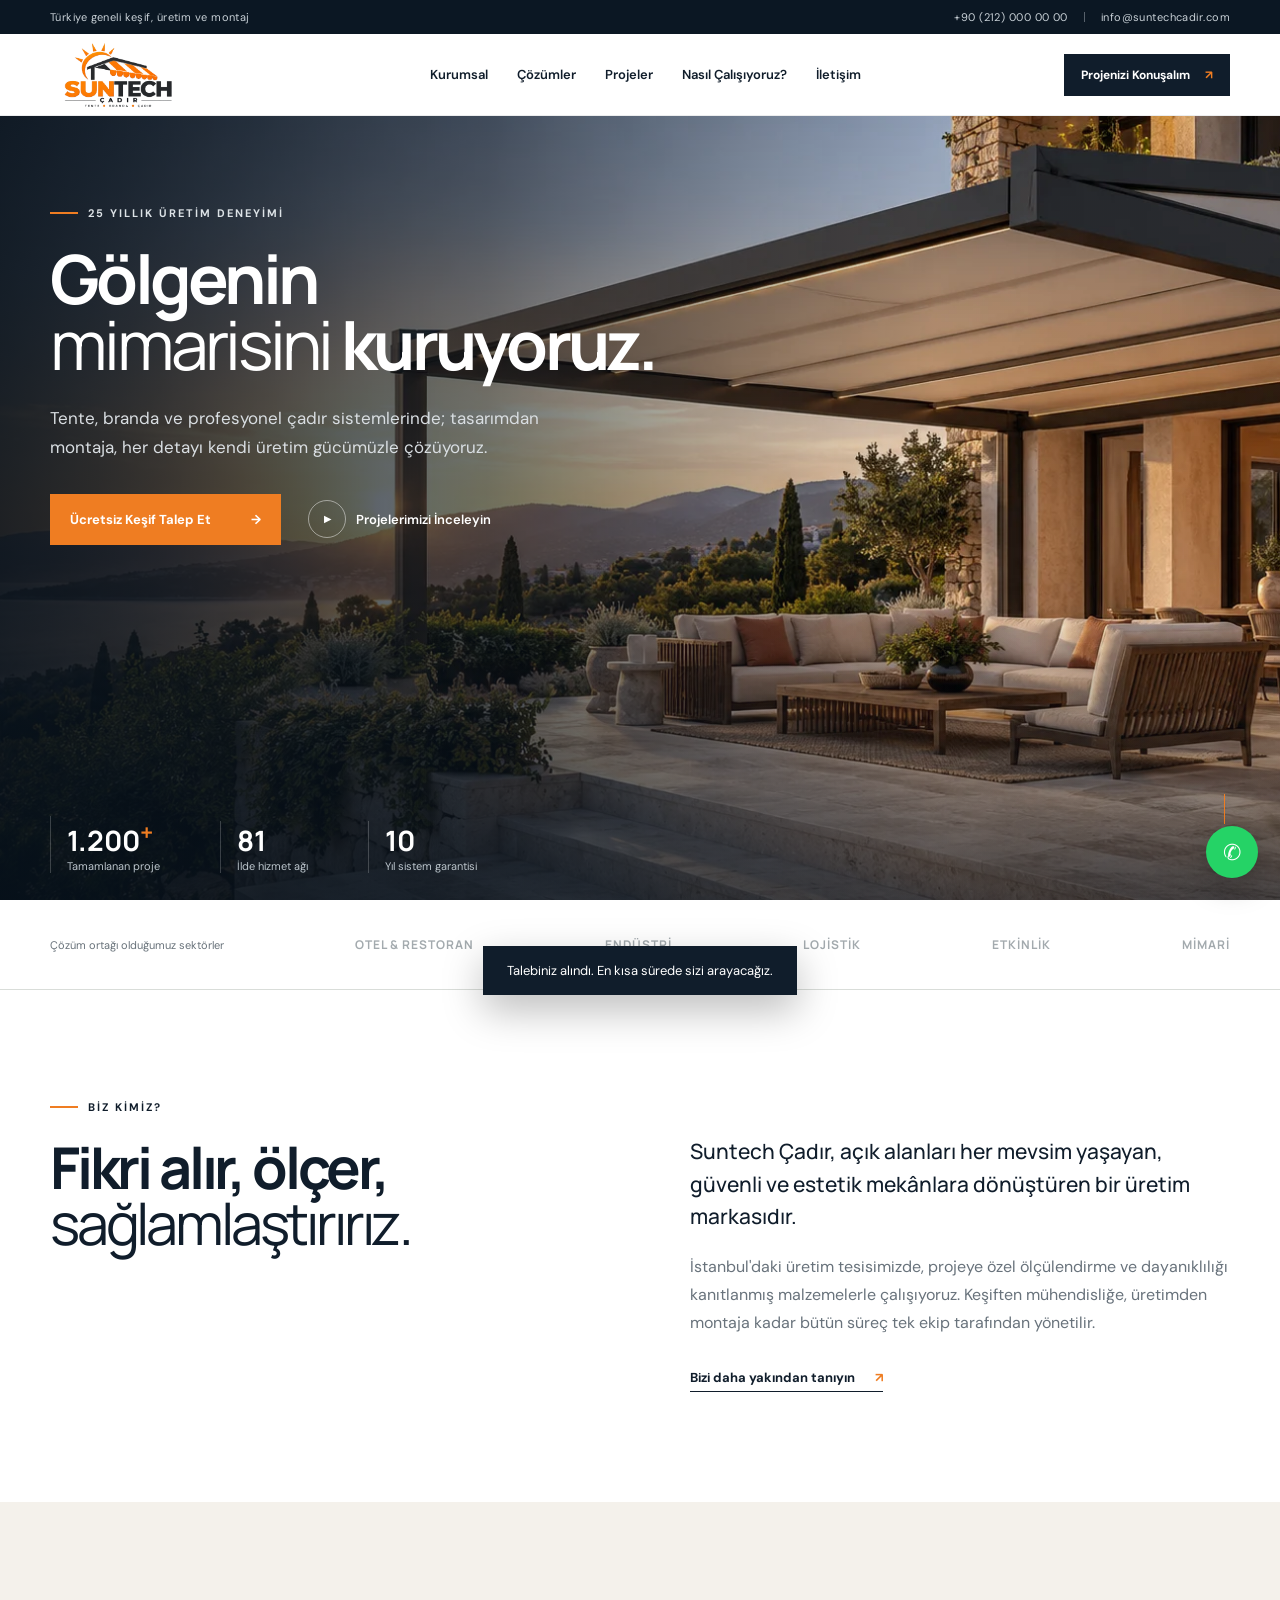
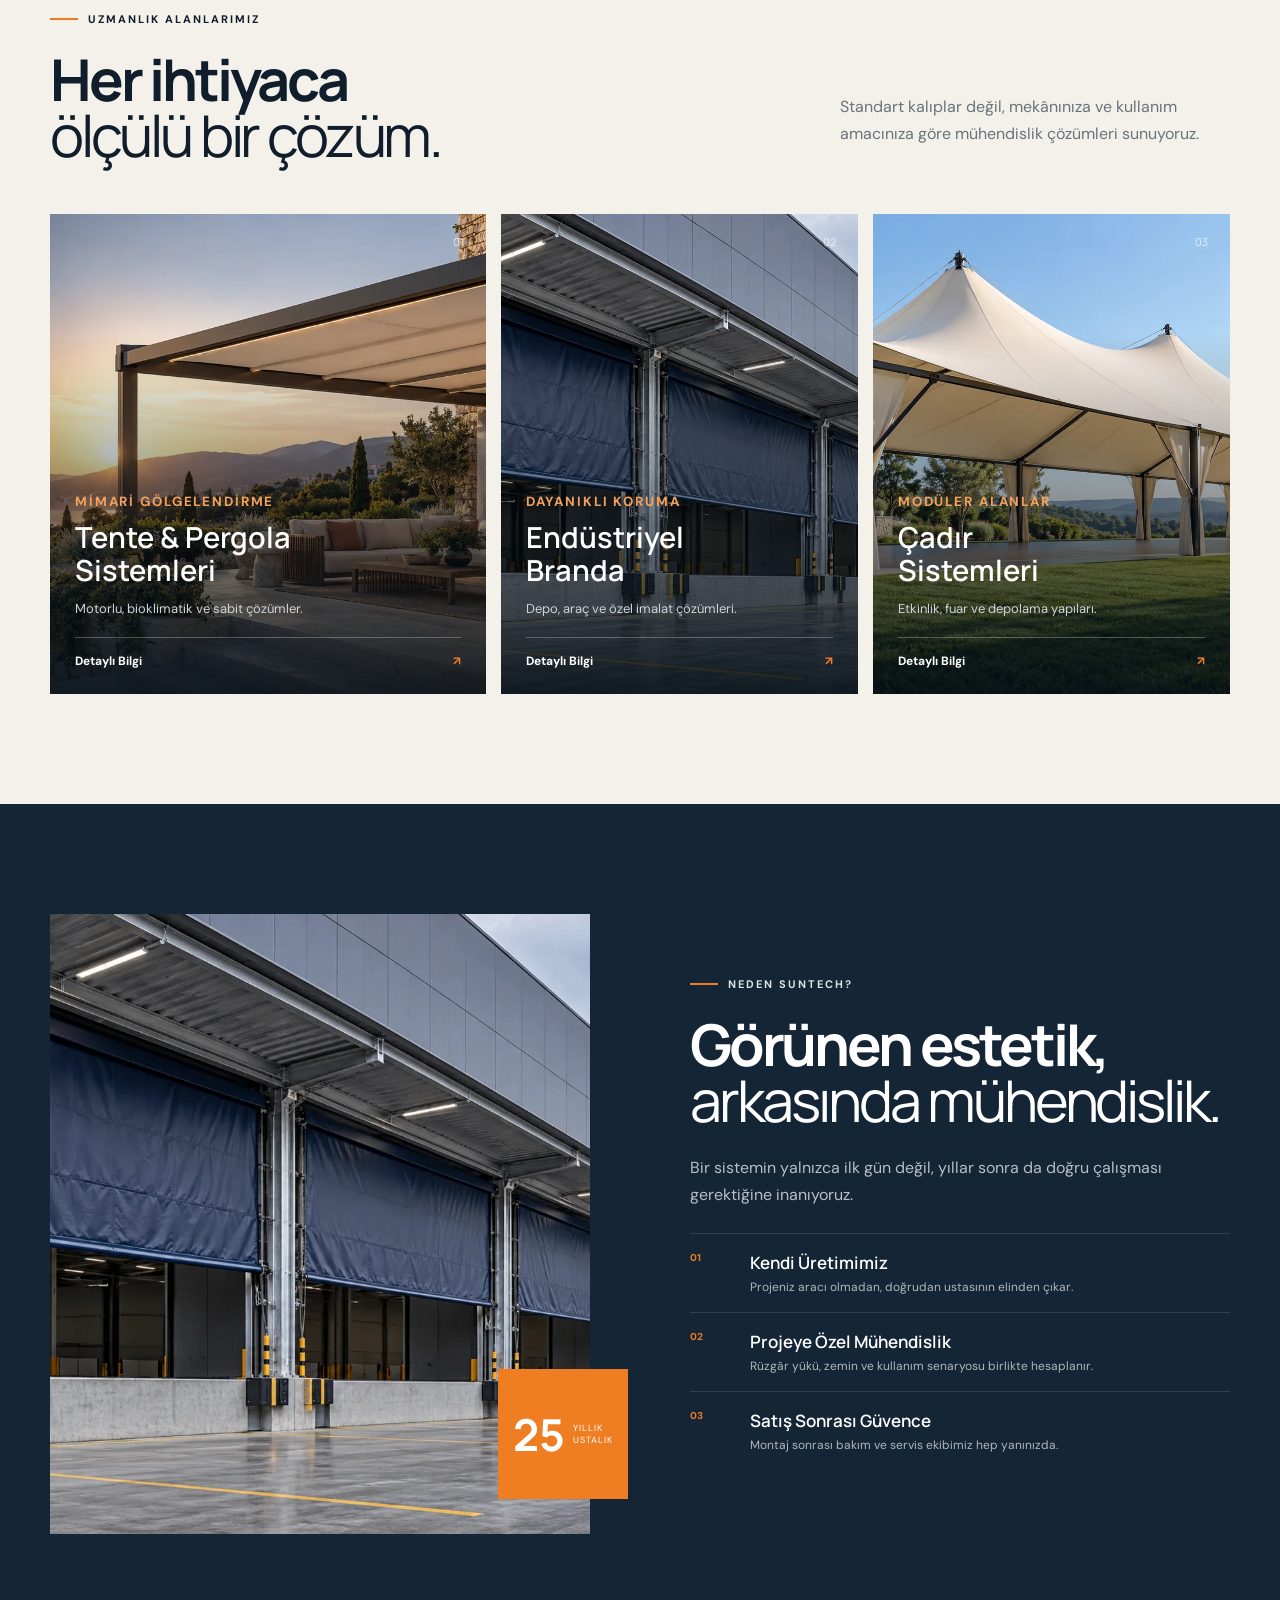
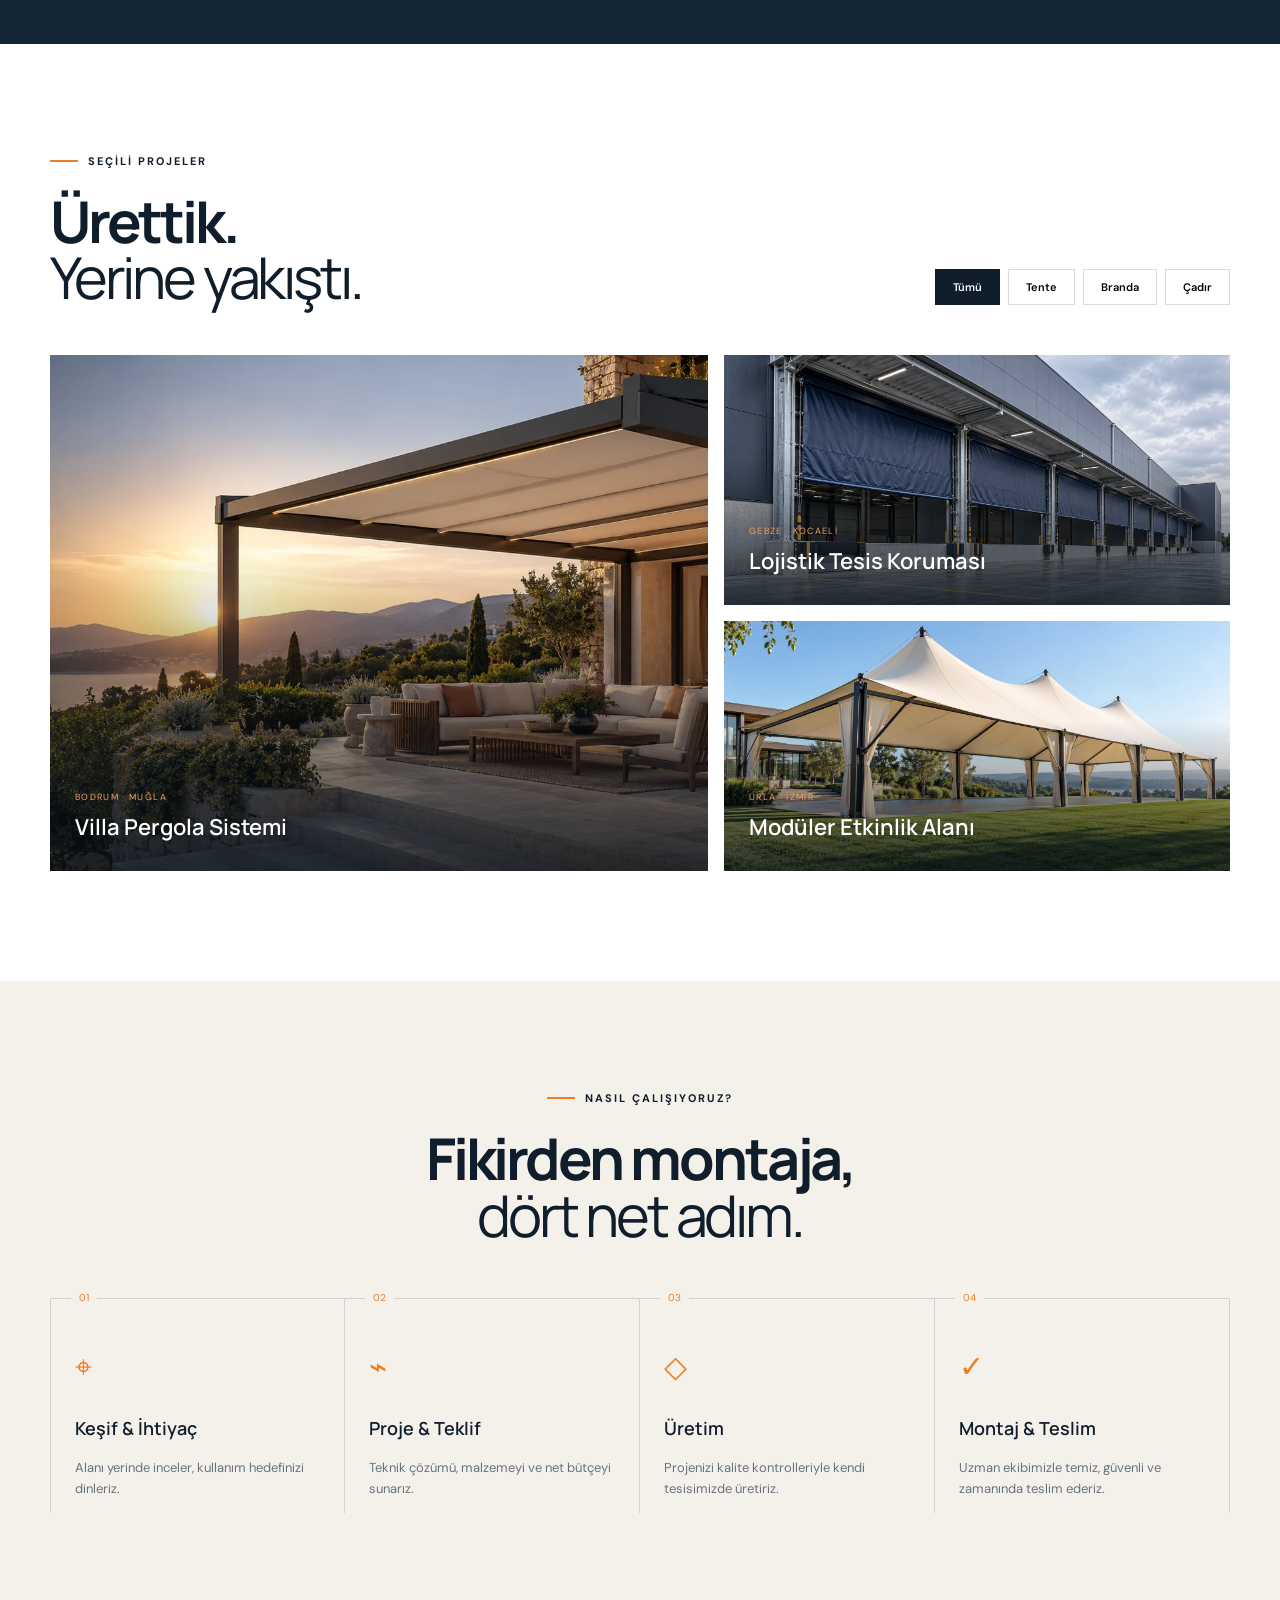
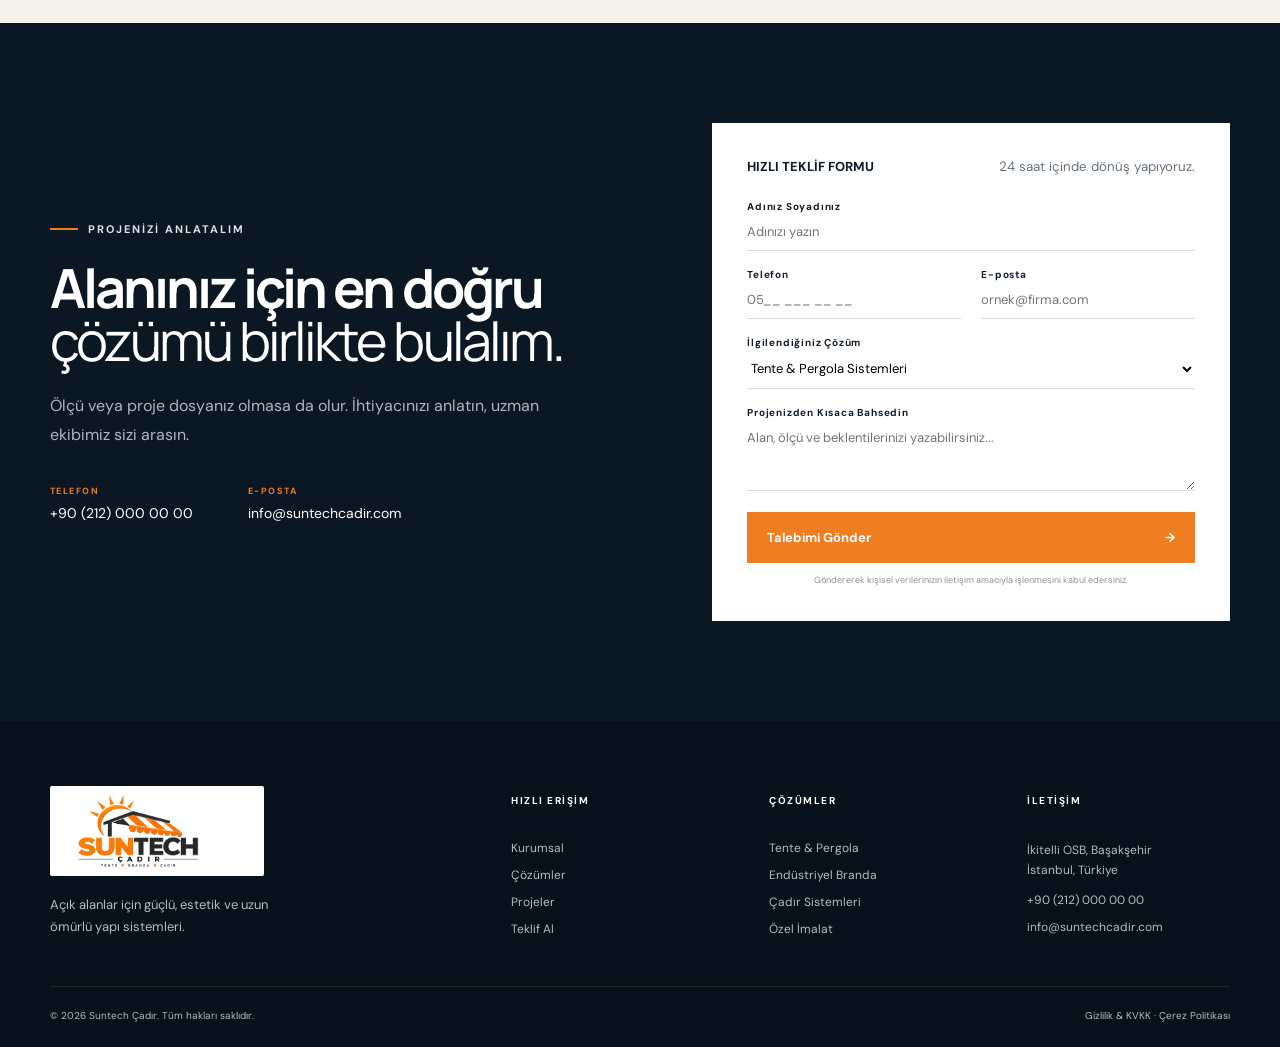
==== index.html @ b2650ecd "Suntech Çadır marka ve logo güncellemesi" ====
<!doctype html>
<html lang="tr">
<head>
  <meta charset="UTF-8">
  <meta name="viewport" content="width=device-width, initial-scale=1.0">
  <meta name="description" content="Suntech Çadır — Tente, branda ve profesyonel çadır sistemlerinde projelendirme, üretim ve montaj çözümleri.">
  <title>Suntech Çadır — Gölgenin Mimarisini Kuruyoruz</title>
  <link rel="preconnect" href="https://fonts.googleapis.com">
  <link rel="preconnect" href="https://fonts.gstatic.com" crossorigin>
  <link href="https://fonts.googleapis.com/css2?family=DM+Sans:wght@400;500;600;700&family=Manrope:wght@400;500;600;700;800&display=swap" rel="stylesheet">
  <link rel="stylesheet" href="styles.css">
</head>
<body>
  <div class="topbar">
    <div class="container topbar-inner">
      <span>Türkiye geneli keşif, üretim ve montaj</span>
      <div><a href="tel:+902120000000">+90 (212) 000 00 00</a><i></i><a href="mailto:info@suntechcadir.com">info@suntechcadir.com</a></div>
    </div>
  </div>

  <header class="header" id="header">
    <div class="container nav-wrap">
      <a class="logo" href="#" aria-label="Suntech Çadır ana sayfa">
        <img src="assets/images/suntech-logo.png" alt="Suntech Çadır — Tente, Branda, Çadır">
      </a>
      <nav id="nav" aria-label="Ana menü">
        <a href="#kurumsal">Kurumsal</a>
        <a href="#cozumler">Çözümler</a>
        <a href="#projeler">Projeler</a>
        <a href="#surec">Nasıl Çalışıyoruz?</a>
        <a href="#iletisim">İletişim</a>
      </nav>
      <a class="nav-cta" href="#teklif">Projenizi Konuşalım <span>↗</span></a>
      <button class="menu-btn" aria-label="Menüyü aç" aria-expanded="false"><span></span><span></span></button>
    </div>
  </header>

  <main>
    <section class="hero">
      <img class="hero-bg" src="assets/images/hero-pergola.webp" alt="Modern bir villada motorlu pergola tente uygulaması">
      <div class="hero-shade"></div>
      <div class="container hero-inner">
        <div class="eyebrow light"><span></span> 25 YILLIK ÜRETİM DENEYİMİ</div>
        <h1>Gölgenin<br><em>mimarisini</em> kuruyoruz.</h1>
        <p>Tente, branda ve profesyonel çadır sistemlerinde; tasarımdan montaja, her detayı kendi üretim gücümüzle çözüyoruz.</p>
        <div class="hero-actions">
          <a class="btn btn-primary" href="#teklif">Ücretsiz Keşif Talep Et <span>→</span></a>
          <a class="play-link" href="#projeler"><b>▶</b> Projelerimizi İnceleyin</a>
        </div>
      </div>
      <div class="container hero-bottom">
        <div class="hero-stat"><strong>1.200<sup>+</sup></strong><span>Tamamlanan proje</span></div>
        <div class="hero-stat"><strong>81</strong><span>İlde hizmet ağı</span></div>
        <div class="hero-stat"><strong>10</strong><span>Yıl sistem garantisi</span></div>
        <div class="scroll-cue"><span></span> KEŞFET</div>
      </div>
    </section>

    <section class="trust-strip">
      <div class="container trust-inner">
        <span>Çözüm ortağı olduğumuz sektörler</span>
        <b>OTEL & RESTORAN</b><b>ENDÜSTRİ</b><b>LOJİSTİK</b><b>ETKİNLİK</b><b>MİMARİ</b>
      </div>
    </section>

    <section class="section intro" id="kurumsal">
      <div class="container intro-grid">
        <div>
          <div class="eyebrow"><span></span> BİZ KİMİZ?</div>
          <h2>Fikri alır, ölçer,<br><em>sağlamlaştırırız.</em></h2>
        </div>
        <div class="intro-copy">
          <p class="lead">Suntech Çadır, açık alanları her mevsim yaşayan, güvenli ve estetik mekânlara dönüştüren bir üretim markasıdır.</p>
          <p>İstanbul'daki üretim tesisimizde, projeye özel ölçülendirme ve dayanıklılığı kanıtlanmış malzemelerle çalışıyoruz. Keşiften mühendisliğe, üretimden montaja kadar bütün süreç tek ekip tarafından yönetilir.</p>
          <a class="text-link" href="#surec">Bizi daha yakından tanıyın <span>↗</span></a>
        </div>
      </div>
    </section>

    <section class="section solutions" id="cozumler">
      <div class="container">
        <div class="section-head">
          <div><div class="eyebrow"><span></span> UZMANLIK ALANLARIMIZ</div><h2>Her ihtiyaca<br><em>ölçülü bir çözüm.</em></h2></div>
          <p>Standart kalıplar değil, mekânınıza ve kullanım amacınıza göre mühendislik çözümleri sunuyoruz.</p>
        </div>
        <div class="solution-grid">
          <article class="solution-card featured">
            <img src="assets/images/hero-pergola.webp" alt="Pergola tente sistemi">
            <div class="overlay"></div><span class="num">01</span>
            <div class="card-content"><small>MİMARİ GÖLGELENDİRME</small><h3>Tente & Pergola<br>Sistemleri</h3><p>Motorlu, bioklimatik ve sabit çözümler.</p><a href="#teklif">Detaylı Bilgi <b>↗</b></a></div>
          </article>
          <article class="solution-card">
            <img src="assets/images/endustriyel-branda.webp" alt="Endüstriyel branda sistemi">
            <div class="overlay"></div><span class="num">02</span>
            <div class="card-content"><small>DAYANIKLI KORUMA</small><h3>Endüstriyel<br>Branda</h3><p>Depo, araç ve özel imalat çözümleri.</p><a href="#teklif">Detaylı Bilgi <b>↗</b></a></div>
          </article>
          <article class="solution-card">
            <img src="assets/images/etkinlik-cadiri.webp" alt="Profesyonel etkinlik çadırı">
            <div class="overlay"></div><span class="num">03</span>
            <div class="card-content"><small>MODÜLER ALANLAR</small><h3>Çadır<br>Sistemleri</h3><p>Etkinlik, fuar ve depolama yapıları.</p><a href="#teklif">Detaylı Bilgi <b>↗</b></a></div>
          </article>
        </div>
      </div>
    </section>

    <section class="section difference">
      <div class="container difference-grid">
        <div class="difference-image"><img src="assets/images/endustriyel-branda.webp" alt="Suntech Çadır üretim kalitesi"><div class="badge"><strong>25</strong><span>YILLIK<br>USTALIK</span></div></div>
        <div class="difference-copy">
          <div class="eyebrow light"><span></span> NEDEN SUNTECH?</div>
          <h2>Görünen estetik,<br><em>arkasında mühendislik.</em></h2>
          <p>Bir sistemin yalnızca ilk gün değil, yıllar sonra da doğru çalışması gerektiğine inanıyoruz.</p>
          <div class="features">
            <div><b>01</b><section><h3>Kendi Üretimimiz</h3><p>Projeniz aracı olmadan, doğrudan ustasının elinden çıkar.</p></section></div>
            <div><b>02</b><section><h3>Projeye Özel Mühendislik</h3><p>Rüzgâr yükü, zemin ve kullanım senaryosu birlikte hesaplanır.</p></section></div>
            <div><b>03</b><section><h3>Satış Sonrası Güvence</h3><p>Montaj sonrası bakım ve servis ekibimiz hep yanınızda.</p></section></div>
          </div>
        </div>
      </div>
    </section>

    <section class="section projects" id="projeler">
      <div class="container">
        <div class="section-head"><div><div class="eyebrow"><span></span> SEÇİLİ PROJELER</div><h2>Ürettik.<br><em>Yerine yakıştı.</em></h2></div><div class="filters" role="group" aria-label="Proje filtreleri"><button class="active" data-filter="all">Tümü</button><button data-filter="tente">Tente</button><button data-filter="branda">Branda</button><button data-filter="cadir">Çadır</button></div></div>
        <div class="project-grid">
          <article class="project-card large" data-cat="tente"><img src="assets/images/hero-pergola.webp" alt="Bodrum villa pergola projesi"><div><span>BODRUM · MUĞLA</span><h3>Villa Pergola Sistemi</h3></div></article>
          <article class="project-card" data-cat="branda"><img src="assets/images/endustriyel-branda.webp" alt="Lojistik tesisi branda projesi"><div><span>GEBZE · KOCAELİ</span><h3>Lojistik Tesis Koruması</h3></div></article>
          <article class="project-card" data-cat="cadir"><img src="assets/images/etkinlik-cadiri.webp" alt="Etkinlik çadırı projesi"><div><span>URLA · İZMİR</span><h3>Modüler Etkinlik Alanı</h3></div></article>
        </div>
      </div>
    </section>

    <section class="section process" id="surec">
      <div class="container">
        <div class="center-head"><div class="eyebrow"><span></span> NASIL ÇALIŞIYORUZ?</div><h2>Fikirden montaja,<br><em>dört net adım.</em></h2></div>
        <div class="process-grid">
          <article><span>01</span><div class="process-icon">⌖</div><h3>Keşif & İhtiyaç</h3><p>Alanı yerinde inceler, kullanım hedefinizi dinleriz.</p></article>
          <article><span>02</span><div class="process-icon">⌁</div><h3>Proje & Teklif</h3><p>Teknik çözümü, malzemeyi ve net bütçeyi sunarız.</p></article>
          <article><span>03</span><div class="process-icon">◇</div><h3>Üretim</h3><p>Projenizi kalite kontrolleriyle kendi tesisimizde üretiriz.</p></article>
          <article><span>04</span><div class="process-icon">✓</div><h3>Montaj & Teslim</h3><p>Uzman ekibimizle temiz, güvenli ve zamanında teslim ederiz.</p></article>
        </div>
      </div>
    </section>

    <section class="quote-section" id="teklif">
      <div class="container quote-grid">
        <div class="quote-copy"><div class="eyebrow light"><span></span> PROJENİZİ ANLATALIM</div><h2>Alanınız için en doğru<br><em>çözümü birlikte bulalım.</em></h2><p>Ölçü veya proje dosyanız olmasa da olur. İhtiyacınızı anlatın, uzman ekibimiz sizi arasın.</p><div class="contact-row"><a href="tel:+902120000000"><b>TELEFON</b><span>+90 (212) 000 00 00</span></a><a href="mailto:info@suntechcadir.com"><b>E-POSTA</b><span>info@suntechcadir.com</span></a></div></div>
        <form class="quote-form" id="quoteForm">
          <div class="form-title"><span>HIZLI TEKLİF FORMU</span><small>24 saat içinde dönüş yapıyoruz.</small></div>
          <label>Adınız Soyadınız<input required name="name" placeholder="Adınızı yazın"></label>
          <div class="form-row"><label>Telefon<input required type="tel" name="phone" placeholder="05__ ___ __ __"></label><label>E-posta<input type="email" name="email" placeholder="ornek@firma.com"></label></div>
          <label>İlgilendiğiniz Çözüm<select name="service"><option>Tente & Pergola Sistemleri</option><option>Endüstriyel Branda</option><option>Çadır Sistemleri</option><option>Diğer</option></select></label>
          <label>Projenizden Kısaca Bahsedin<textarea name="message" rows="3" placeholder="Alan, ölçü ve beklentilerinizi yazabilirsiniz..."></textarea></label>
          <button class="btn btn-primary" type="submit">Talebimi Gönder <span>→</span></button>
          <p class="form-note">Göndererek kişisel verilerinizin iletişim amacıyla işlenmesini kabul edersiniz.</p>
        </form>
      </div>
    </section>
  </main>

  <footer id="iletisim">
    <div class="container footer-grid">
      <div><a class="logo footer-logo" href="#" aria-label="Suntech Çadır ana sayfa"><img src="assets/images/suntech-logo.png" alt="Suntech Çadır — Tente, Branda, Çadır"></a><p>Açık alanlar için güçlü, estetik ve uzun ömürlü yapı sistemleri.</p></div>
      <div><h4>HIZLI ERİŞİM</h4><a href="#kurumsal">Kurumsal</a><a href="#cozumler">Çözümler</a><a href="#projeler">Projeler</a><a href="#teklif">Teklif Al</a></div>
      <div><h4>ÇÖZÜMLER</h4><a href="#cozumler">Tente & Pergola</a><a href="#cozumler">Endüstriyel Branda</a><a href="#cozumler">Çadır Sistemleri</a><a href="#cozumler">Özel İmalat</a></div>
      <div><h4>İLETİŞİM</h4><p>İkitelli OSB, Başakşehir<br>İstanbul, Türkiye</p><a href="tel:+902120000000">+90 (212) 000 00 00</a><a href="mailto:info@suntechcadir.com">info@suntechcadir.com</a></div>
    </div>
    <div class="container footer-bottom"><span>© 2026 Suntech Çadır. Tüm hakları saklıdır.</span><span>Gizlilik & KVKK · Çerez Politikası</span></div>
  </footer>
  <a class="whatsapp" href="https://wa.me/902120000000" aria-label="WhatsApp ile iletişime geç">✆</a>
  <div class="toast" id="toast">Talebiniz alındı. En kısa sürede sizi arayacağız.</div>
  <script src="script.js"></script>
</body>
</html>
---- styles.css ----
:root{--ink:#101d2b;--navy:#142536;--navy2:#0b1723;--orange:#ef7d22;--cream:#f4f1eb;--muted:#69737c;--line:#d9ddd9;--white:#fff}*{box-sizing:border-box}html{scroll-behavior:smooth}body{margin:0;background:#fff;color:var(--ink);font-family:'DM Sans',sans-serif,sans-serif;-webkit-font-smoothing:antialiased}a{color:inherit;text-decoration:none}img{display:block;width:100%}.container{width:min(1180px,calc(100% - 48px));margin:auto}.topbar{height:34px;background:#0b1723;color:#c8d0d6;font-size:11px;letter-spacing:.04em}.topbar-inner{height:100%;display:flex;align-items:center;justify-content:space-between}.topbar-inner div{display:flex;gap:16px;align-items:center}.topbar i{height:10px;width:1px;background:#57616b}.header{height:82px;background:#fff;position:relative;z-index:20;border-bottom:1px solid rgba(16,29,43,.08)}.header.scrolled{position:fixed;top:0;left:0;right:0;box-shadow:0 8px 24px rgba(0,0,0,.08)}.nav-wrap{height:100%;display:flex;align-items:center;justify-content:space-between}.logo{display:flex;align-items:center;gap:9px;font:800 21px/1 'Manrope',sans-serif;letter-spacing:.07em}.logo svg{width:36px;height:36px;fill:var(--ink)}.logo svg .accent{fill:var(--orange)}.logo small{display:block;font:600 7px/1.8 'DM Sans',sans-serif;letter-spacing:.15em;color:#78828a}.header nav{display:flex;gap:29px;font-size:13px;font-weight:600}.header nav a{position:relative}.header nav a:after{content:"";position:absolute;left:0;right:100%;bottom:-8px;height:2px;background:var(--orange);transition:.25s}.header nav a:hover:after{right:0}.nav-cta{padding:13px 17px;background:var(--ink);color:white;font-size:12px;font-weight:700}.nav-cta span{color:var(--orange);margin-left:12px}.menu-btn{display:none;border:0;background:transparent;width:40px}.hero{height:calc(100vh - 116px);min-height:650px;max-height:850px;position:relative;color:white;overflow:hidden}.hero-bg{position:absolute;inset:0;height:100%;object-fit:cover}.hero-shade{position:absolute;inset:0;background:linear-gradient(90deg,rgba(7,17,27,.88) 0%,rgba(7,17,27,.58) 38%,rgba(7,17,27,.04) 73%),linear-gradient(0deg,rgba(7,17,27,.6),transparent 38%)}.hero-inner{position:relative;padding-top:10vh}.eyebrow{font-size:11px;letter-spacing:.18em;font-weight:700;display:flex;align-items:center;gap:10px;margin-bottom:25px}.eyebrow span{width:28px;height:2px;background:var(--orange)}.eyebrow.light{color:#dce2e6}.hero h1,.section h2,.quote-section h2{font:700 clamp(45px,5.3vw,76px)/.98 'Manrope',sans-serif;letter-spacing:-.055em;margin:0}.hero h1 em,.section h2 em,.quote-section h2 em{font-weight:400;font-style:normal}.hero p{font-size:17px;line-height:1.7;color:#d9dee2;max-width:560px;margin:26px 0 32px}.hero-actions{display:flex;align-items:center;gap:27px}.btn{display:inline-flex;justify-content:space-between;gap:40px;align-items:center;border:0;cursor:pointer;padding:17px 20px;font:700 13px 'DM Sans',sans-serif}.btn-primary{background:var(--orange);color:white}.btn-primary:hover{background:#d96812}.play-link{font-size:13px;font-weight:600;display:flex;align-items:center;gap:10px}.play-link b{display:grid;place-items:center;border:1px solid #ffffff77;border-radius:50%;width:38px;height:38px;font-size:9px}.hero-bottom{position:absolute;left:50%;transform:translateX(-50%);bottom:27px;display:flex;gap:60px;align-items:flex-end}.hero-stat{display:flex;flex-direction:column;border-left:1px solid #ffffff33;padding-left:16px}.hero-stat strong{font:700 28px 'Manrope',sans-serif}.hero-stat sup{color:var(--orange)}.hero-stat span{font-size:11px;color:#bcc5cc}.scroll-cue{margin-left:auto;font-size:9px;letter-spacing:.2em;writing-mode:vertical-rl;display:flex;gap:8px;align-items:center}.scroll-cue span{height:30px;width:1px;background:var(--orange)}.trust-strip{border-bottom:1px solid var(--line);height:90px}.trust-inner{height:100%;display:flex;align-items:center;justify-content:space-between;color:#a3aaae}.trust-inner span{font-size:11px;color:#68727a}.trust-inner b{font:700 12px 'Manrope',sans-serif;letter-spacing:.08em}.section{padding:110px 0}.intro-grid{display:grid;grid-template-columns:1fr 1fr;gap:100px}.section h2{font-size:clamp(40px,4.5vw,62px)}.intro-copy{padding-top:35px}.intro-copy .lead{font:500 21px/1.55 'Manrope',sans-serif;margin:0 0 20px}.intro-copy>p:not(.lead){color:var(--muted);line-height:1.75}.text-link{display:inline-block;margin-top:16px;font-size:13px;font-weight:700;border-bottom:1px solid var(--ink);padding-bottom:5px}.text-link span{color:var(--orange);margin-left:17px}.solutions{background:var(--cream)}.section-head{display:flex;justify-content:space-between;align-items:flex-end;margin-bottom:50px}.section-head>p{max-width:390px;color:var(--muted);line-height:1.7}.solution-grid{display:grid;grid-template-columns:1.22fr 1fr 1fr;gap:15px}.solution-card{height:480px;position:relative;overflow:hidden;color:white}.solution-card img{height:100%;object-fit:cover;transition:transform .6s}.solution-card:hover img{transform:scale(1.04)}.solution-card .overlay{position:absolute;inset:0;background:linear-gradient(0deg,rgba(5,15,23,.9),transparent 75%)}.solution-card .num{position:absolute;right:22px;top:20px;font:500 11px 'Manrope',sans-serif;color:#fff9}.card-content{position:absolute;left:25px;right:25px;bottom:25px}.card-content small{color:#f3a15f;font-weight:700;letter-spacing:.14em}.card-content h3{font:600 29px/1.13 'Manrope',sans-serif;margin:10px 0}.card-content p{font-size:13px;color:#ced4d8}.card-content a{display:flex;justify-content:space-between;border-top:1px solid #ffffff44;padding-top:15px;margin-top:20px;font-size:12px;font-weight:700}.card-content a b{color:var(--orange)}.difference{background:var(--navy);color:white}.difference-grid{display:grid;grid-template-columns:1fr 1fr;gap:100px;align-items:center}.difference-image{height:620px;position:relative}.difference-image img{height:100%;object-fit:cover}.badge{position:absolute;right:-38px;bottom:35px;width:130px;height:130px;background:var(--orange);display:flex;align-items:center;justify-content:center;gap:8px}.badge strong{font:700 44px 'Manrope',sans-serif}.badge span{font-size:9px;letter-spacing:.11em}.difference-copy>p{color:#b5bfc6;line-height:1.7;margin:25px 0}.features>div{display:grid;grid-template-columns:45px 1fr;gap:15px;padding:17px 0;border-top:1px solid #ffffff20}.features b{font-size:10px;color:var(--orange)}.features h3{font:600 17px 'Manrope',sans-serif;margin:0 0 5px}.features p{font-size:12px;color:#aeb7bd;margin:0}.projects{background:#fff}.filters{display:flex;gap:8px}.filters button{border:1px solid var(--line);background:white;padding:10px 17px;font:600 11px 'DM Sans',sans-serif;cursor:pointer}.filters button.active{background:var(--ink);color:white;border-color:var(--ink)}.project-grid{display:grid;grid-template-columns:1.3fr 1fr;grid-template-rows:250px 250px;gap:16px}.project-card{position:relative;overflow:hidden;color:white;transition:.3s}.project-card.hidden{opacity:.12;filter:grayscale(1);pointer-events:none}.project-card.large{grid-row:1/3}.project-card img{height:100%;object-fit:cover;transition:.5s}.project-card:hover img{transform:scale(1.03)}.project-card:after{content:"";position:absolute;inset:0;background:linear-gradient(0deg,rgba(7,16,25,.8),transparent 60%)}.project-card>div{position:absolute;z-index:1;left:25px;bottom:22px}.project-card span{font-size:9px;letter-spacing:.15em;color:#eaa16a}.project-card h3{font:600 22px 'Manrope',sans-serif;margin:7px 0}.process{background:var(--cream)}.center-head{text-align:center}.center-head .eyebrow{justify-content:center}.process-grid{margin-top:55px;display:grid;grid-template-columns:repeat(4,1fr);border-top:1px solid #cfd3d1}.process-grid article{padding:28px 24px 0;border-right:1px solid #cfd3d1;position:relative}.process-grid article:first-child{border-left:1px solid #cfd3d1}.process-grid article>span{position:absolute;top:-8px;left:20px;background:var(--cream);padding:0 8px;color:var(--orange);font-size:10px}.process-icon{font-size:30px;margin:20px 0 30px;color:var(--orange)}.process-grid h3{font:600 18px 'Manrope',sans-serif}.process-grid p{font-size:13px;line-height:1.6;color:var(--muted)}.quote-section{padding:100px 0;background:var(--navy2);color:white}.quote-grid{display:grid;grid-template-columns:1.05fr .95fr;gap:90px;align-items:center}.quote-copy h2{font-size:54px}.quote-copy>p{color:#aeb7bd;max-width:520px;line-height:1.8;margin:25px 0 35px}.contact-row{display:flex;gap:55px}.contact-row a{display:flex;flex-direction:column;gap:7px}.contact-row b{font-size:9px;letter-spacing:.16em;color:var(--orange)}.contact-row span{font-size:14px}.quote-form{background:white;color:var(--ink);padding:35px}.form-title{display:flex;justify-content:space-between;margin-bottom:25px}.form-title span{font-weight:800;font-size:13px}.form-title small{color:var(--muted)}.quote-form label{display:flex;flex-direction:column;font-size:10px;font-weight:700;letter-spacing:.08em;margin-bottom:17px}.quote-form input,.quote-form select,.quote-form textarea{border:0;border-bottom:1px solid #d8dcde;padding:10px 0;font:400 13px 'DM Sans',sans-serif;outline:none;background:white;border-radius:0}.quote-form input:focus,.quote-form select:focus,.quote-form textarea:focus{border-color:var(--orange)}.form-row{display:grid;grid-template-columns:1fr 1fr;gap:20px}.quote-form .btn{width:100%;margin-top:4px}.form-note{font-size:9px!important;color:#8b9399!important;text-align:center;margin:11px 0 0!important}footer{background:#07111b;color:#b5bdc2;padding:65px 0 25px}.footer-grid{display:grid;grid-template-columns:2fr repeat(3,1fr);gap:55px}.footer-logo{color:white;margin-bottom:18px}.footer-logo svg{fill:#fff}.footer-grid>div:first-child>p{font-size:13px;line-height:1.7;max-width:250px}.footer-grid h4{font-size:10px;letter-spacing:.15em;color:white;margin:8px 0 22px}.footer-grid>div:not(:first-child){display:flex;flex-direction:column;gap:11px;font-size:12px}.footer-grid p{margin:0;line-height:1.7}.footer-bottom{border-top:1px solid #ffffff18;margin-top:48px;padding-top:22px;display:flex;justify-content:space-between;font-size:10px}.whatsapp{position:fixed;right:22px;bottom:22px;z-index:10;width:52px;height:52px;background:#25d366;color:white;border-radius:50%;display:grid;place-items:center;font-size:22px;box-shadow:0 8px 30px #0004}.toast{position:fixed;left:50%;bottom:25px;transform:translate(-50%,120px);background:var(--ink);color:white;padding:16px 24px;z-index:100;font-size:13px;transition:.35s;box-shadow:0 15px 40px #0004}.toast.show{transform:translate(-50%,0)}
@media(max-width:900px){.header nav,.nav-cta{display:none}.menu-btn{display:block}.menu-btn span{display:block;height:2px;background:var(--ink);margin:7px}.header nav.open{display:flex;position:absolute;top:82px;left:0;right:0;background:white;flex-direction:column;padding:28px;box-shadow:0 15px 30px #0002}.hero{height:720px;min-height:0}.hero-bg{object-position:62% center}.hero-shade{background:linear-gradient(90deg,rgba(7,17,27,.9),rgba(7,17,27,.2))}.hero-bottom{gap:20px}.intro-grid,.difference-grid,.quote-grid{grid-template-columns:1fr;gap:55px}.solution-grid{grid-template-columns:1fr 1fr}.solution-card:first-child{grid-column:1/3}.difference-image{height:480px}.project-grid{grid-template-columns:1fr 1fr;grid-template-rows:420px 260px}.project-card.large{grid-column:1/3;grid-row:auto}.process-grid{grid-template-columns:1fr 1fr;row-gap:40px}.footer-grid{grid-template-columns:1.5fr 1fr 1fr}.footer-grid>div:last-child{grid-column:2/4}.trust-inner span{display:none}}
@media(max-width:620px){.container{width:min(100% - 30px,1180px)}.topbar{display:none}.header{height:70px}.header nav.open{top:70px}.hero{height:680px}.hero-inner{padding-top:85px}.hero h1{font-size:48px}.hero p{font-size:15px}.hero-actions{align-items:flex-start;flex-direction:column;gap:18px}.hero-bottom{bottom:18px;gap:18px}.hero-stat strong{font-size:21px}.hero-stat span{font-size:8px}.scroll-cue{display:none}.trust-strip{height:auto;padding:22px 0}.trust-inner{display:grid;grid-template-columns:1fr 1fr;gap:18px}.trust-inner b{font-size:9px}.section{padding:75px 0}.intro-grid{gap:35px}.intro-copy{padding:0}.section-head{display:block}.section-head>p{margin-top:25px}.solution-grid{display:block}.solution-card,.solution-card:first-child{height:420px;margin-bottom:12px}.difference-grid{gap:35px}.difference-image{height:380px}.badge{right:12px;width:105px;height:105px}.projects .section-head{margin-bottom:30px}.filters{margin-top:25px;overflow:auto}.project-grid{display:block}.project-card,.project-card.large{height:300px;margin-bottom:12px}.process-grid{grid-template-columns:1fr}.process-grid article,.process-grid article:first-child{border-left:1px solid #cfd3d1}.quote-copy h2{font-size:39px}.contact-row{flex-direction:column;gap:18px}.quote-form{padding:25px 20px}.form-row{grid-template-columns:1fr}.form-title small{display:none}.footer-grid{grid-template-columns:1fr 1fr}.footer-grid>div:first-child,.footer-grid>div:last-child{grid-column:1/3}.footer-bottom{flex-direction:column;gap:8px}.whatsapp{width:46px;height:46px}.logo{font-size:19px}}

.logo img{width:176px;height:68px;object-fit:contain;object-position:left center}
.footer-logo{display:inline-flex;background:#fff;padding:7px 12px;border-radius:2px}
.footer-logo img{width:190px;height:76px}
@media(max-width:620px){.logo img{width:145px;height:60px}.footer-logo img{width:170px;height:72px}}
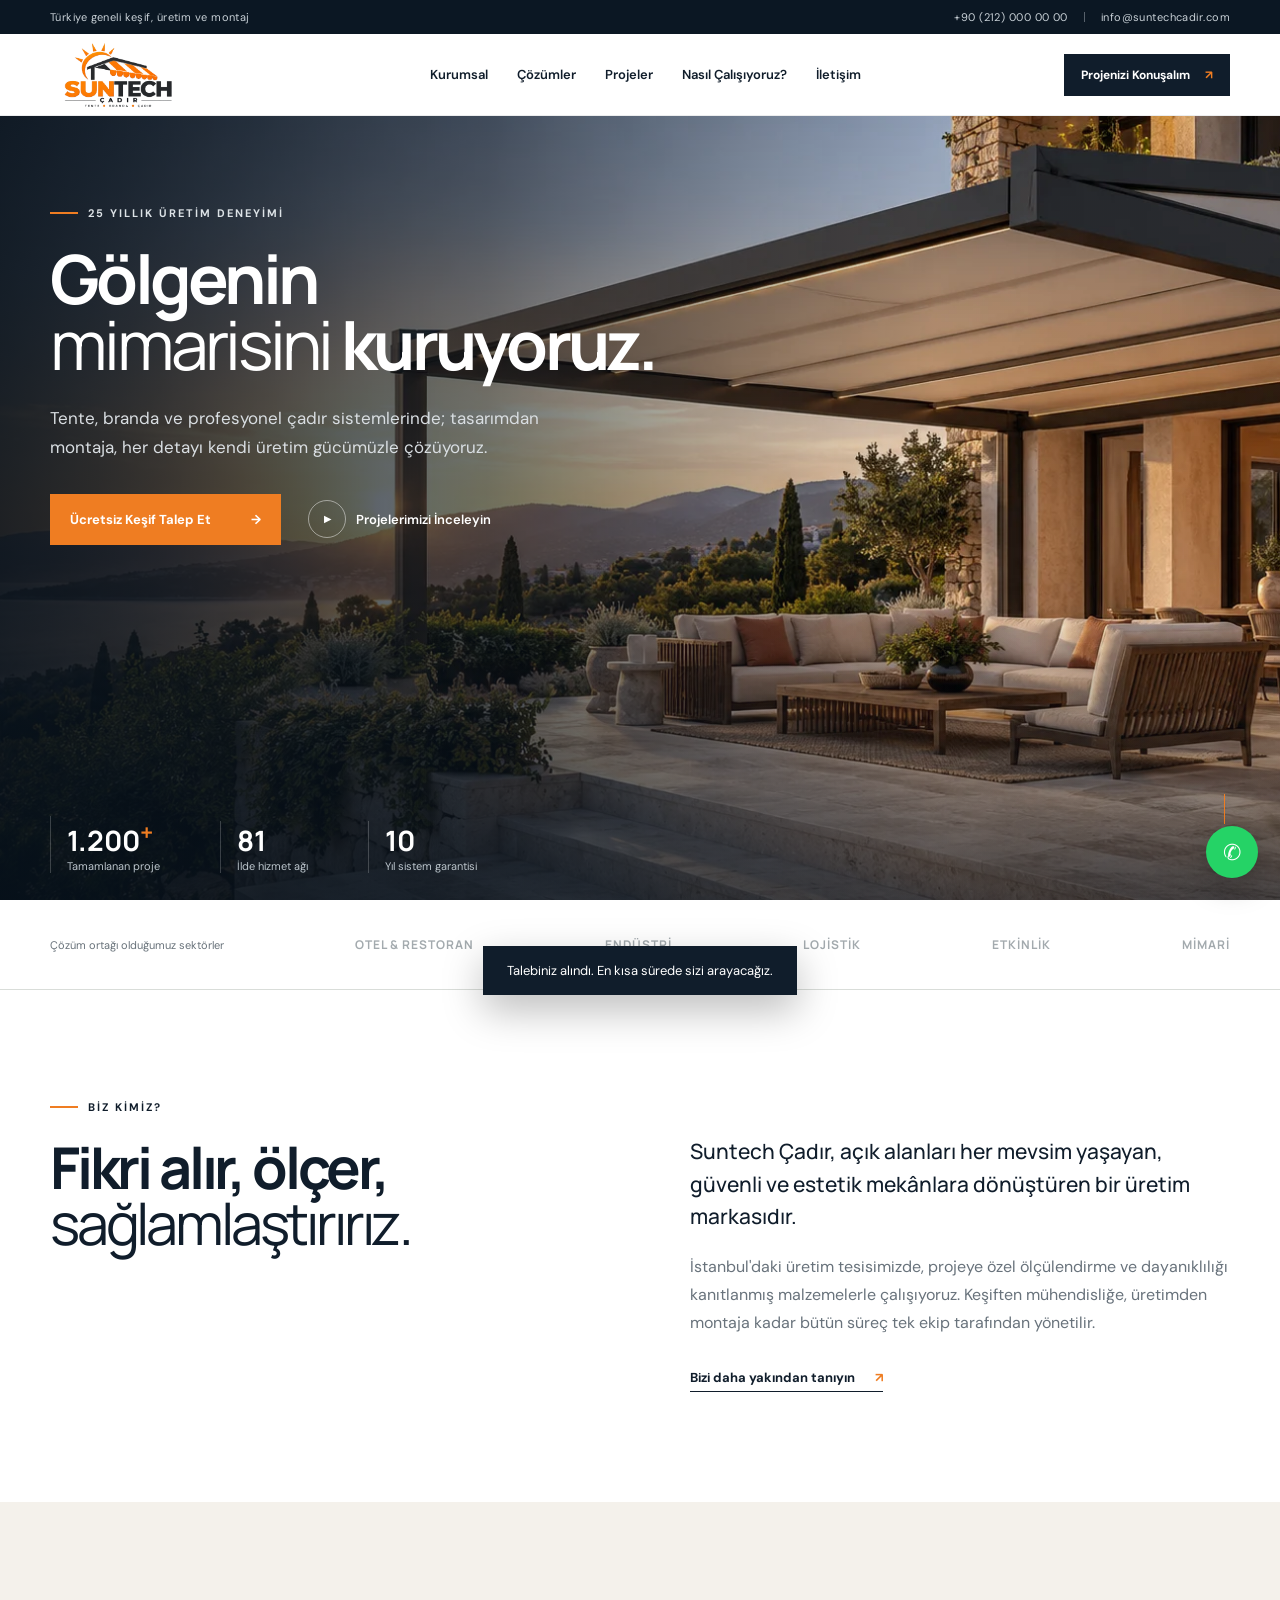
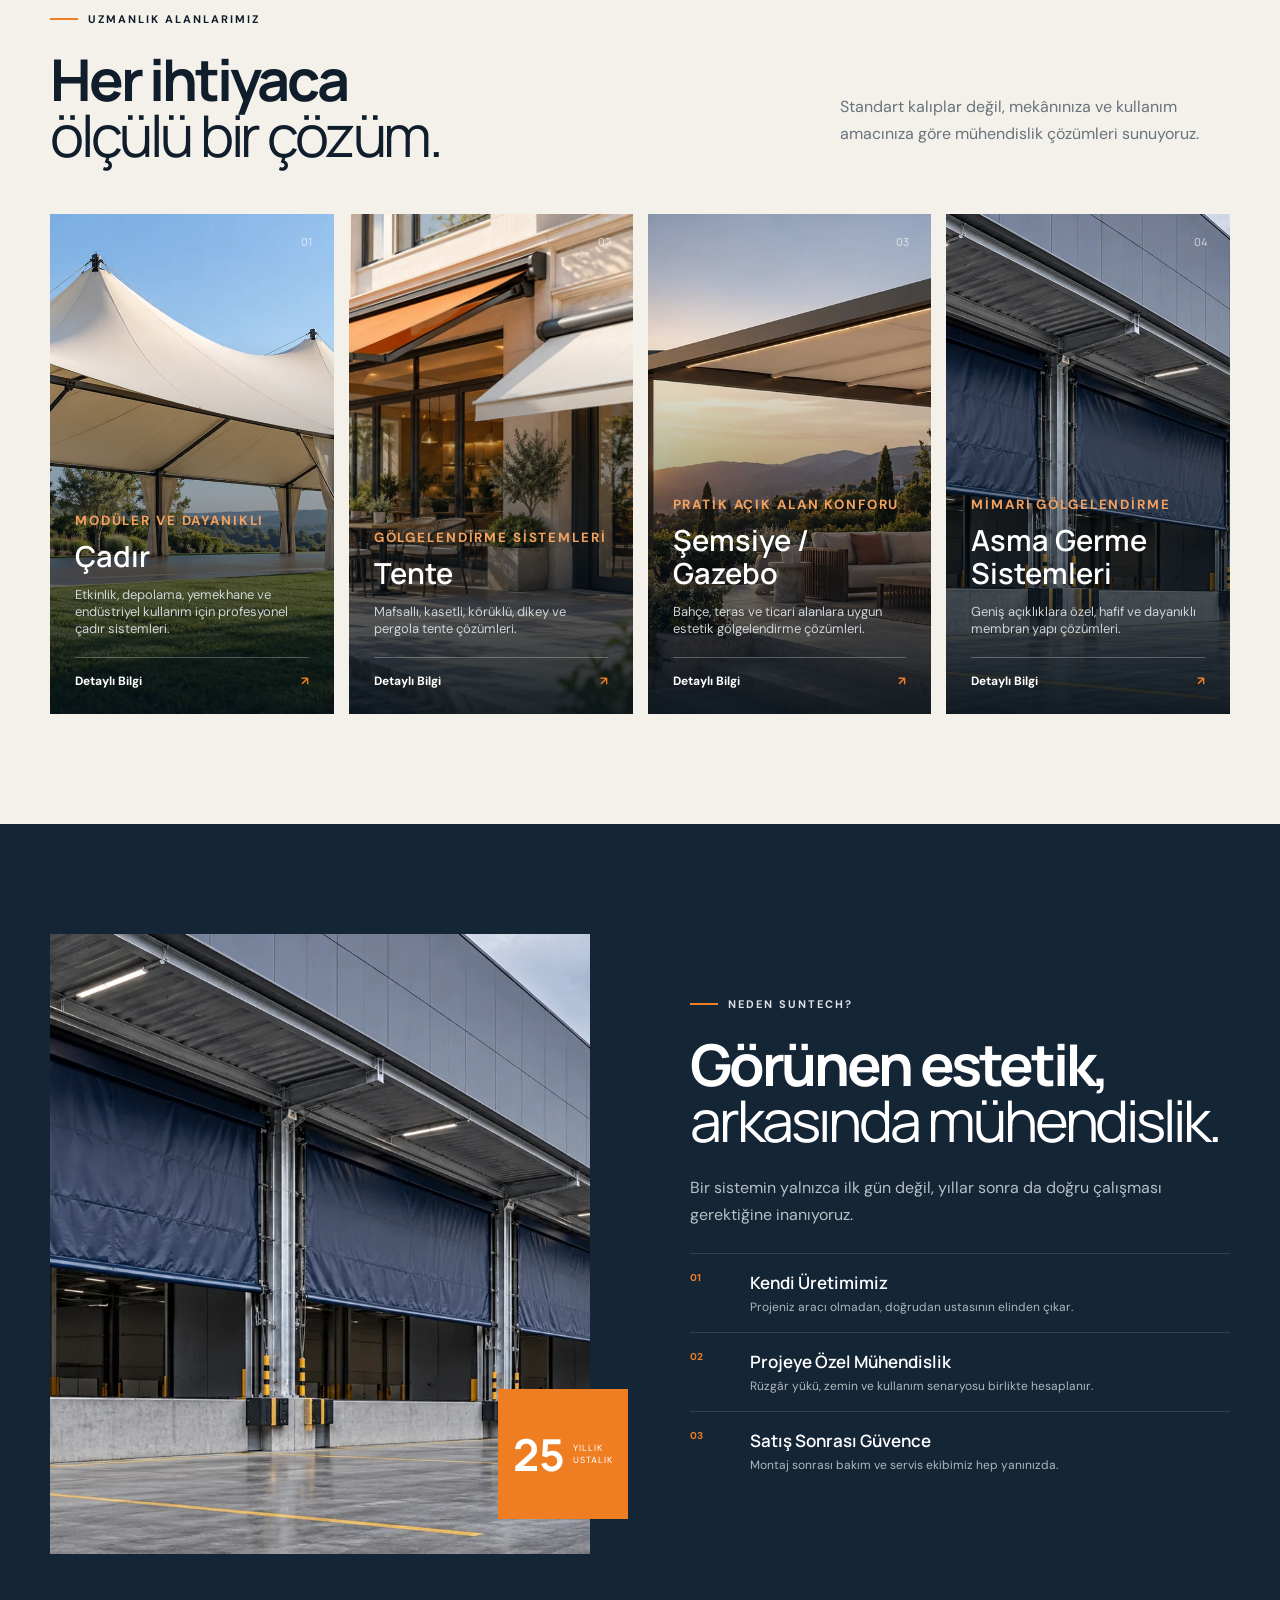
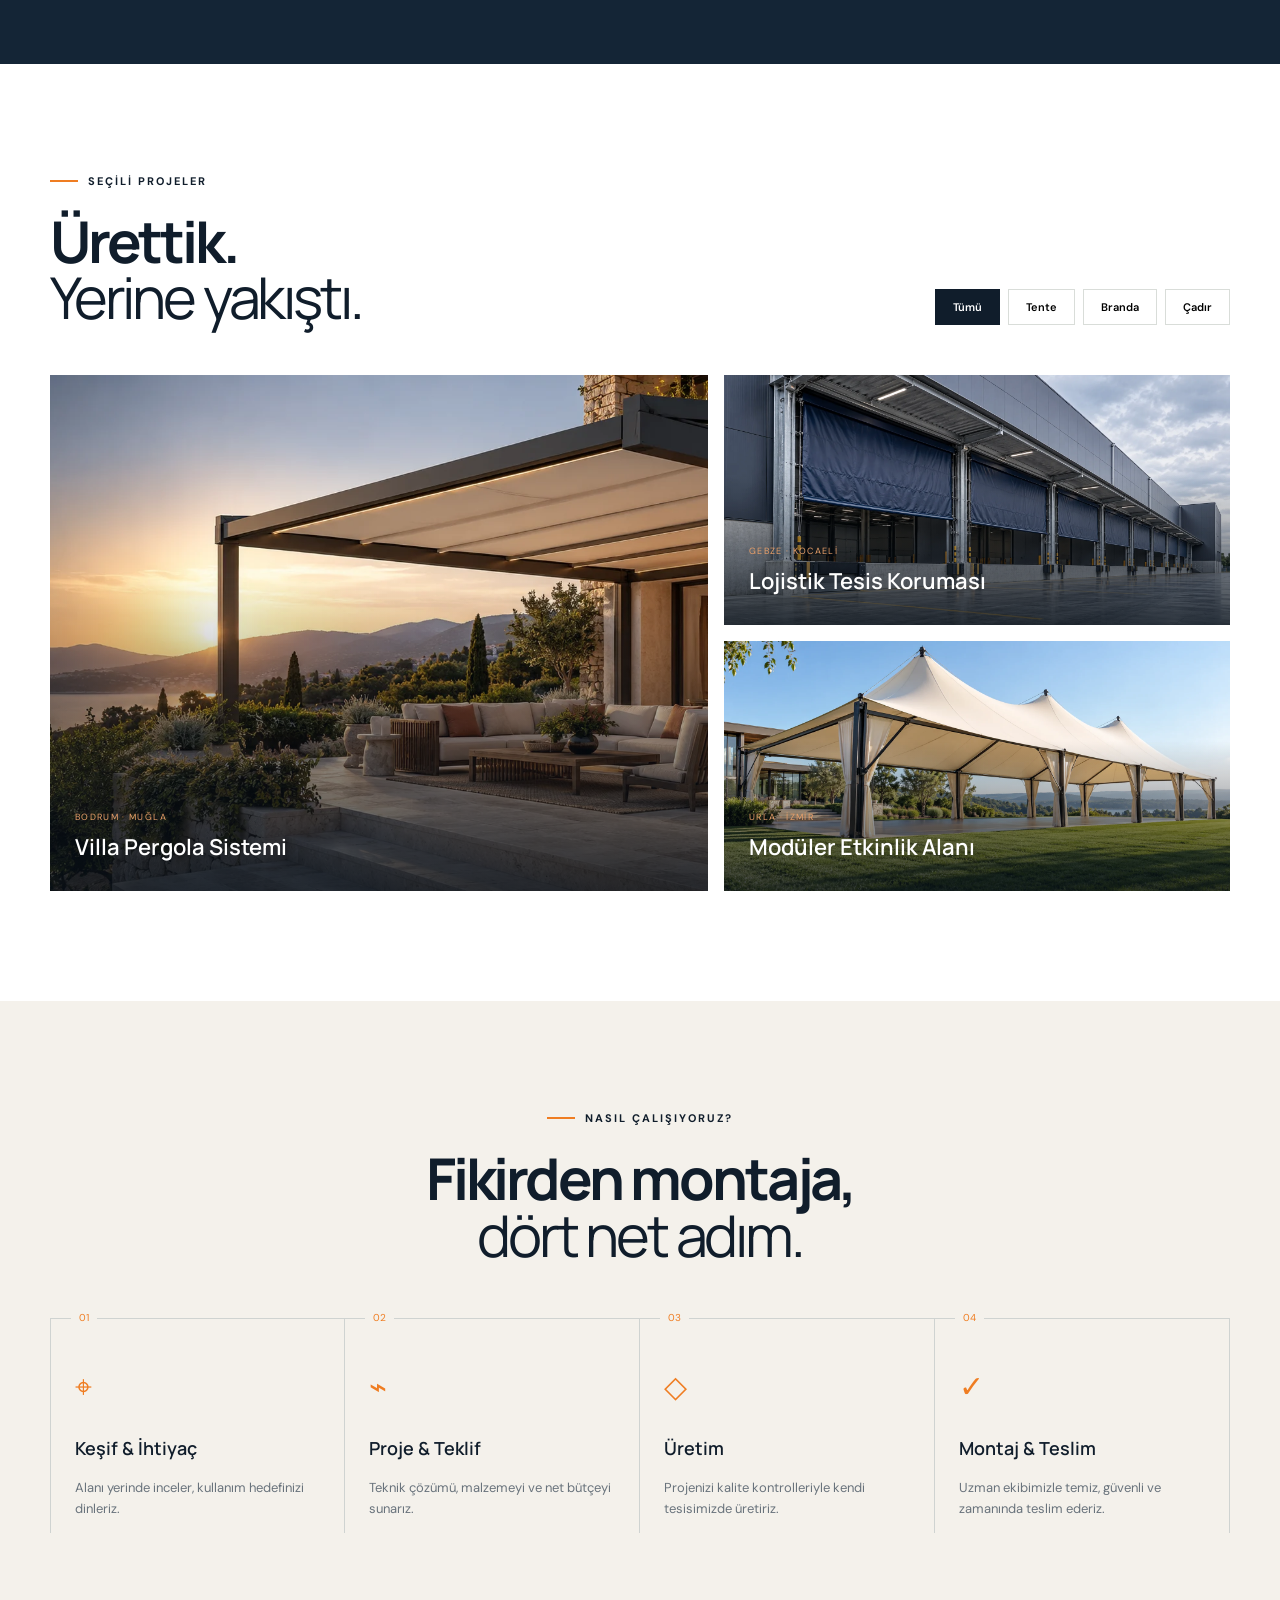
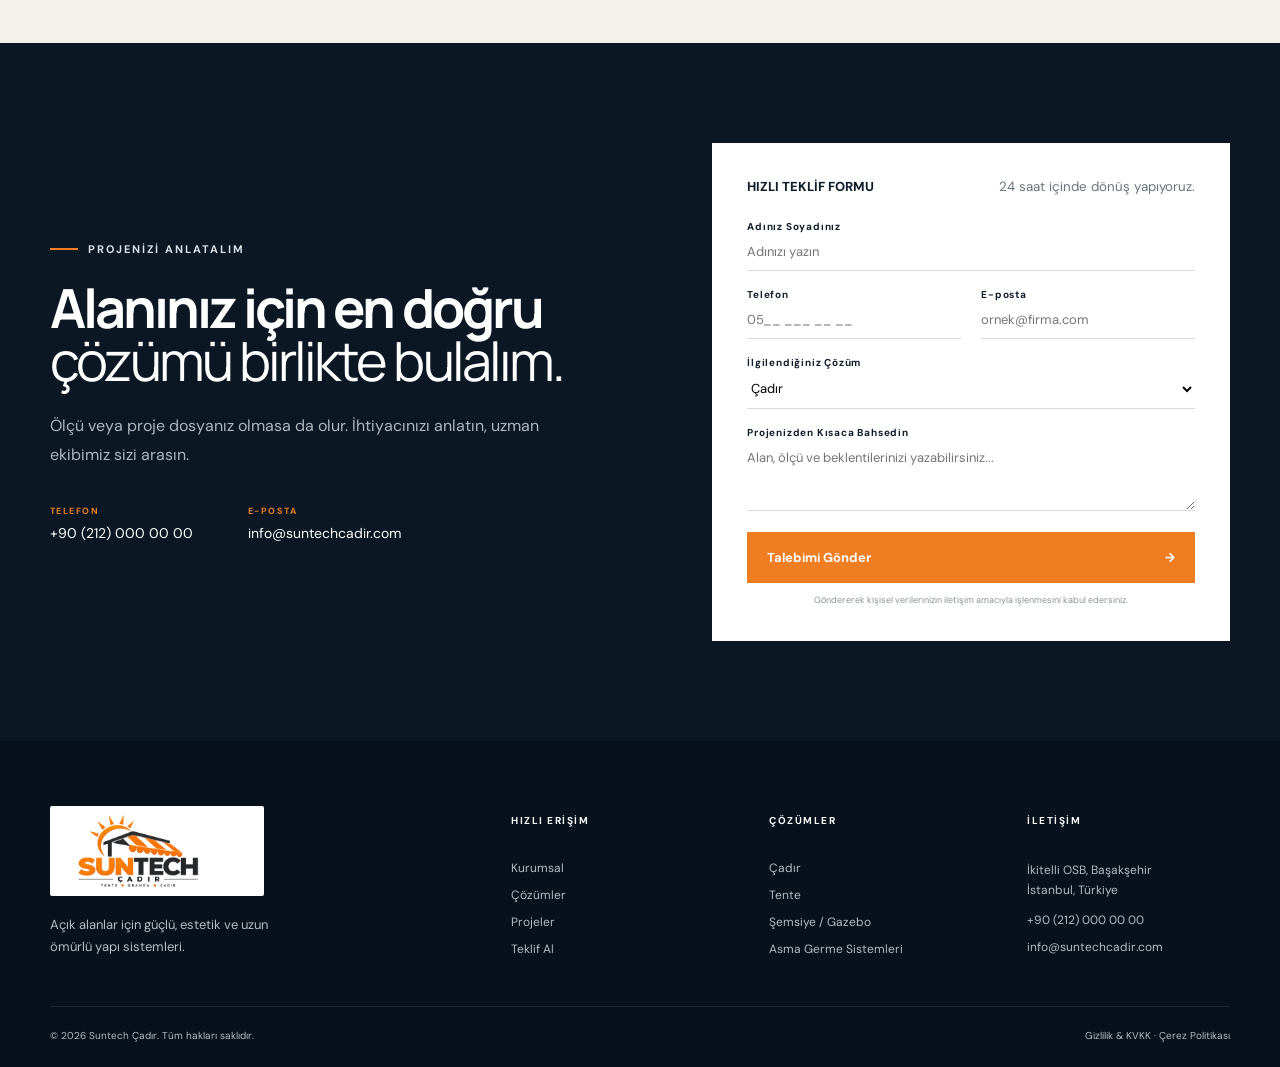
==== commit 779f7b70: "Çözüm kategorilerini güncelle" ====
--- a/index.html
+++ b/index.html
@@ -84,20 +84,25 @@
           <p>Standart kalıplar değil, mekânınıza ve kullanım amacınıza göre mühendislik çözümleri sunuyoruz.</p>
         </div>
         <div class="solution-grid">
-          <article class="solution-card featured">
-            <img src="assets/images/hero-pergola.webp" alt="Pergola tente sistemi">
+          <article class="solution-card">
+            <img src="assets/images/etkinlik-cadiri.webp" alt="Profesyonel çadır sistemi">
             <div class="overlay"></div><span class="num">01</span>
-            <div class="card-content"><small>MİMARİ GÖLGELENDİRME</small><h3>Tente & Pergola<br>Sistemleri</h3><p>Motorlu, bioklimatik ve sabit çözümler.</p><a href="#teklif">Detaylı Bilgi <b>↗</b></a></div>
+            <div class="card-content"><small>MODÜLER VE DAYANIKLI</small><h3>Çadır</h3><p>Etkinlik, depolama, yemekhane ve endüstriyel kullanım için profesyonel çadır sistemleri.</p><a href="#teklif">Detaylı Bilgi <b>↗</b></a></div>
           </article>
           <article class="solution-card">
-            <img src="assets/images/endustriyel-branda.webp" alt="Endüstriyel branda sistemi">
+            <img src="assets/images/tente-cesitleri.webp" alt="Tente sistemi">
             <div class="overlay"></div><span class="num">02</span>
-            <div class="card-content"><small>DAYANIKLI KORUMA</small><h3>Endüstriyel<br>Branda</h3><p>Depo, araç ve özel imalat çözümleri.</p><a href="#teklif">Detaylı Bilgi <b>↗</b></a></div>
+            <div class="card-content"><small>GÖLGELENDİRME SİSTEMLERİ</small><h3>Tente</h3><p>Mafsallı, kasetli, körüklü, dikey ve pergola tente çözümleri.</p><a href="#teklif">Detaylı Bilgi <b>↗</b></a></div>
           </article>
           <article class="solution-card">
-            <img src="assets/images/etkinlik-cadiri.webp" alt="Profesyonel etkinlik çadırı">
+            <img src="assets/images/hero-pergola.webp" alt="Şemsiye ve gazebo gölgelendirme sistemi">
             <div class="overlay"></div><span class="num">03</span>
-            <div class="card-content"><small>MODÜLER ALANLAR</small><h3>Çadır<br>Sistemleri</h3><p>Etkinlik, fuar ve depolama yapıları.</p><a href="#teklif">Detaylı Bilgi <b>↗</b></a></div>
+            <div class="card-content"><small>PRATİK AÇIK ALAN KONFORU</small><h3>Şemsiye /<br>Gazebo</h3><p>Bahçe, teras ve ticari alanlara uygun estetik gölgelendirme çözümleri.</p><a href="#teklif">Detaylı Bilgi <b>↗</b></a></div>
+          </article>
+          <article class="solution-card">
+            <img src="assets/images/endustriyel-branda.webp" alt="Asma germe sistemi">
+            <div class="overlay"></div><span class="num">04</span>
+            <div class="card-content"><small>MİMARİ GÖLGELENDİRME</small><h3>Asma Germe<br>Sistemleri</h3><p>Geniş açıklıklara özel, hafif ve dayanıklı membran yapı çözümleri.</p><a href="#teklif">Detaylı Bilgi <b>↗</b></a></div>
           </article>
         </div>
       </div>
@@ -149,7 +154,7 @@
           <div class="form-title"><span>HIZLI TEKLİF FORMU</span><small>24 saat içinde dönüş yapıyoruz.</small></div>
           <label>Adınız Soyadınız<input required name="name" placeholder="Adınızı yazın"></label>
           <div class="form-row"><label>Telefon<input required type="tel" name="phone" placeholder="05__ ___ __ __"></label><label>E-posta<input type="email" name="email" placeholder="ornek@firma.com"></label></div>
-          <label>İlgilendiğiniz Çözüm<select name="service"><option>Tente & Pergola Sistemleri</option><option>Endüstriyel Branda</option><option>Çadır Sistemleri</option><option>Diğer</option></select></label>
+          <label>İlgilendiğiniz Çözüm<select name="service"><option>Çadır</option><option>Tente</option><option>Şemsiye / Gazebo</option><option>Asma Germe Sistemleri</option><option>Diğer</option></select></label>
           <label>Projenizden Kısaca Bahsedin<textarea name="message" rows="3" placeholder="Alan, ölçü ve beklentilerinizi yazabilirsiniz..."></textarea></label>
           <button class="btn btn-primary" type="submit">Talebimi Gönder <span>→</span></button>
           <p class="form-note">Göndererek kişisel verilerinizin iletişim amacıyla işlenmesini kabul edersiniz.</p>
@@ -162,7 +167,7 @@
     <div class="container footer-grid">
       <div><a class="logo footer-logo" href="#" aria-label="Suntech Çadır ana sayfa"><img src="assets/images/suntech-logo.png" alt="Suntech Çadır — Tente, Branda, Çadır"></a><p>Açık alanlar için güçlü, estetik ve uzun ömürlü yapı sistemleri.</p></div>
       <div><h4>HIZLI ERİŞİM</h4><a href="#kurumsal">Kurumsal</a><a href="#cozumler">Çözümler</a><a href="#projeler">Projeler</a><a href="#teklif">Teklif Al</a></div>
-      <div><h4>ÇÖZÜMLER</h4><a href="#cozumler">Tente & Pergola</a><a href="#cozumler">Endüstriyel Branda</a><a href="#cozumler">Çadır Sistemleri</a><a href="#cozumler">Özel İmalat</a></div>
+      <div><h4>ÇÖZÜMLER</h4><a href="#cozumler">Çadır</a><a href="#cozumler">Tente</a><a href="#cozumler">Şemsiye / Gazebo</a><a href="#cozumler">Asma Germe Sistemleri</a></div>
       <div><h4>İLETİŞİM</h4><p>İkitelli OSB, Başakşehir<br>İstanbul, Türkiye</p><a href="tel:+902120000000">+90 (212) 000 00 00</a><a href="mailto:info@suntechcadir.com">info@suntechcadir.com</a></div>
     </div>
     <div class="container footer-bottom"><span>© 2026 Suntech Çadır. Tüm hakları saklıdır.</span><span>Gizlilik & KVKK · Çerez Politikası</span></div>
--- a/styles.css
+++ b/styles.css
@@ -2,7 +2,10 @@
 @media(max-width:900px){.header nav,.nav-cta{display:none}.menu-btn{display:block}.menu-btn span{display:block;height:2px;background:var(--ink);margin:7px}.header nav.open{display:flex;position:absolute;top:82px;left:0;right:0;background:white;flex-direction:column;padding:28px;box-shadow:0 15px 30px #0002}.hero{height:720px;min-height:0}.hero-bg{object-position:62% center}.hero-shade{background:linear-gradient(90deg,rgba(7,17,27,.9),rgba(7,17,27,.2))}.hero-bottom{gap:20px}.intro-grid,.difference-grid,.quote-grid{grid-template-columns:1fr;gap:55px}.solution-grid{grid-template-columns:1fr 1fr}.solution-card:first-child{grid-column:1/3}.difference-image{height:480px}.project-grid{grid-template-columns:1fr 1fr;grid-template-rows:420px 260px}.project-card.large{grid-column:1/3;grid-row:auto}.process-grid{grid-template-columns:1fr 1fr;row-gap:40px}.footer-grid{grid-template-columns:1.5fr 1fr 1fr}.footer-grid>div:last-child{grid-column:2/4}.trust-inner span{display:none}}
 @media(max-width:620px){.container{width:min(100% - 30px,1180px)}.topbar{display:none}.header{height:70px}.header nav.open{top:70px}.hero{height:680px}.hero-inner{padding-top:85px}.hero h1{font-size:48px}.hero p{font-size:15px}.hero-actions{align-items:flex-start;flex-direction:column;gap:18px}.hero-bottom{bottom:18px;gap:18px}.hero-stat strong{font-size:21px}.hero-stat span{font-size:8px}.scroll-cue{display:none}.trust-strip{height:auto;padding:22px 0}.trust-inner{display:grid;grid-template-columns:1fr 1fr;gap:18px}.trust-inner b{font-size:9px}.section{padding:75px 0}.intro-grid{gap:35px}.intro-copy{padding:0}.section-head{display:block}.section-head>p{margin-top:25px}.solution-grid{display:block}.solution-card,.solution-card:first-child{height:420px;margin-bottom:12px}.difference-grid{gap:35px}.difference-image{height:380px}.badge{right:12px;width:105px;height:105px}.projects .section-head{margin-bottom:30px}.filters{margin-top:25px;overflow:auto}.project-grid{display:block}.project-card,.project-card.large{height:300px;margin-bottom:12px}.process-grid{grid-template-columns:1fr}.process-grid article,.process-grid article:first-child{border-left:1px solid #cfd3d1}.quote-copy h2{font-size:39px}.contact-row{flex-direction:column;gap:18px}.quote-form{padding:25px 20px}.form-row{grid-template-columns:1fr}.form-title small{display:none}.footer-grid{grid-template-columns:1fr 1fr}.footer-grid>div:first-child,.footer-grid>div:last-child{grid-column:1/3}.footer-bottom{flex-direction:column;gap:8px}.whatsapp{width:46px;height:46px}.logo{font-size:19px}}
 
+.solutions .solution-grid{grid-template-columns:repeat(4,1fr)}
+.solutions .solution-card{height:500px}
 .logo img{width:176px;height:68px;object-fit:contain;object-position:left center}
 .footer-logo{display:inline-flex;background:#fff;padding:7px 12px;border-radius:2px}
 .footer-logo img{width:190px;height:76px}
-@media(max-width:620px){.logo img{width:145px;height:60px}.footer-logo img{width:170px;height:72px}}
+@media(max-width:900px){.solutions .solution-grid{grid-template-columns:1fr 1fr}.solutions .solution-card:first-child{grid-column:auto}}
+@media(max-width:620px){.solutions .solution-grid{display:block}.solutions .solution-card{height:420px}.logo img{width:145px;height:60px}.footer-logo img{width:170px;height:72px}}
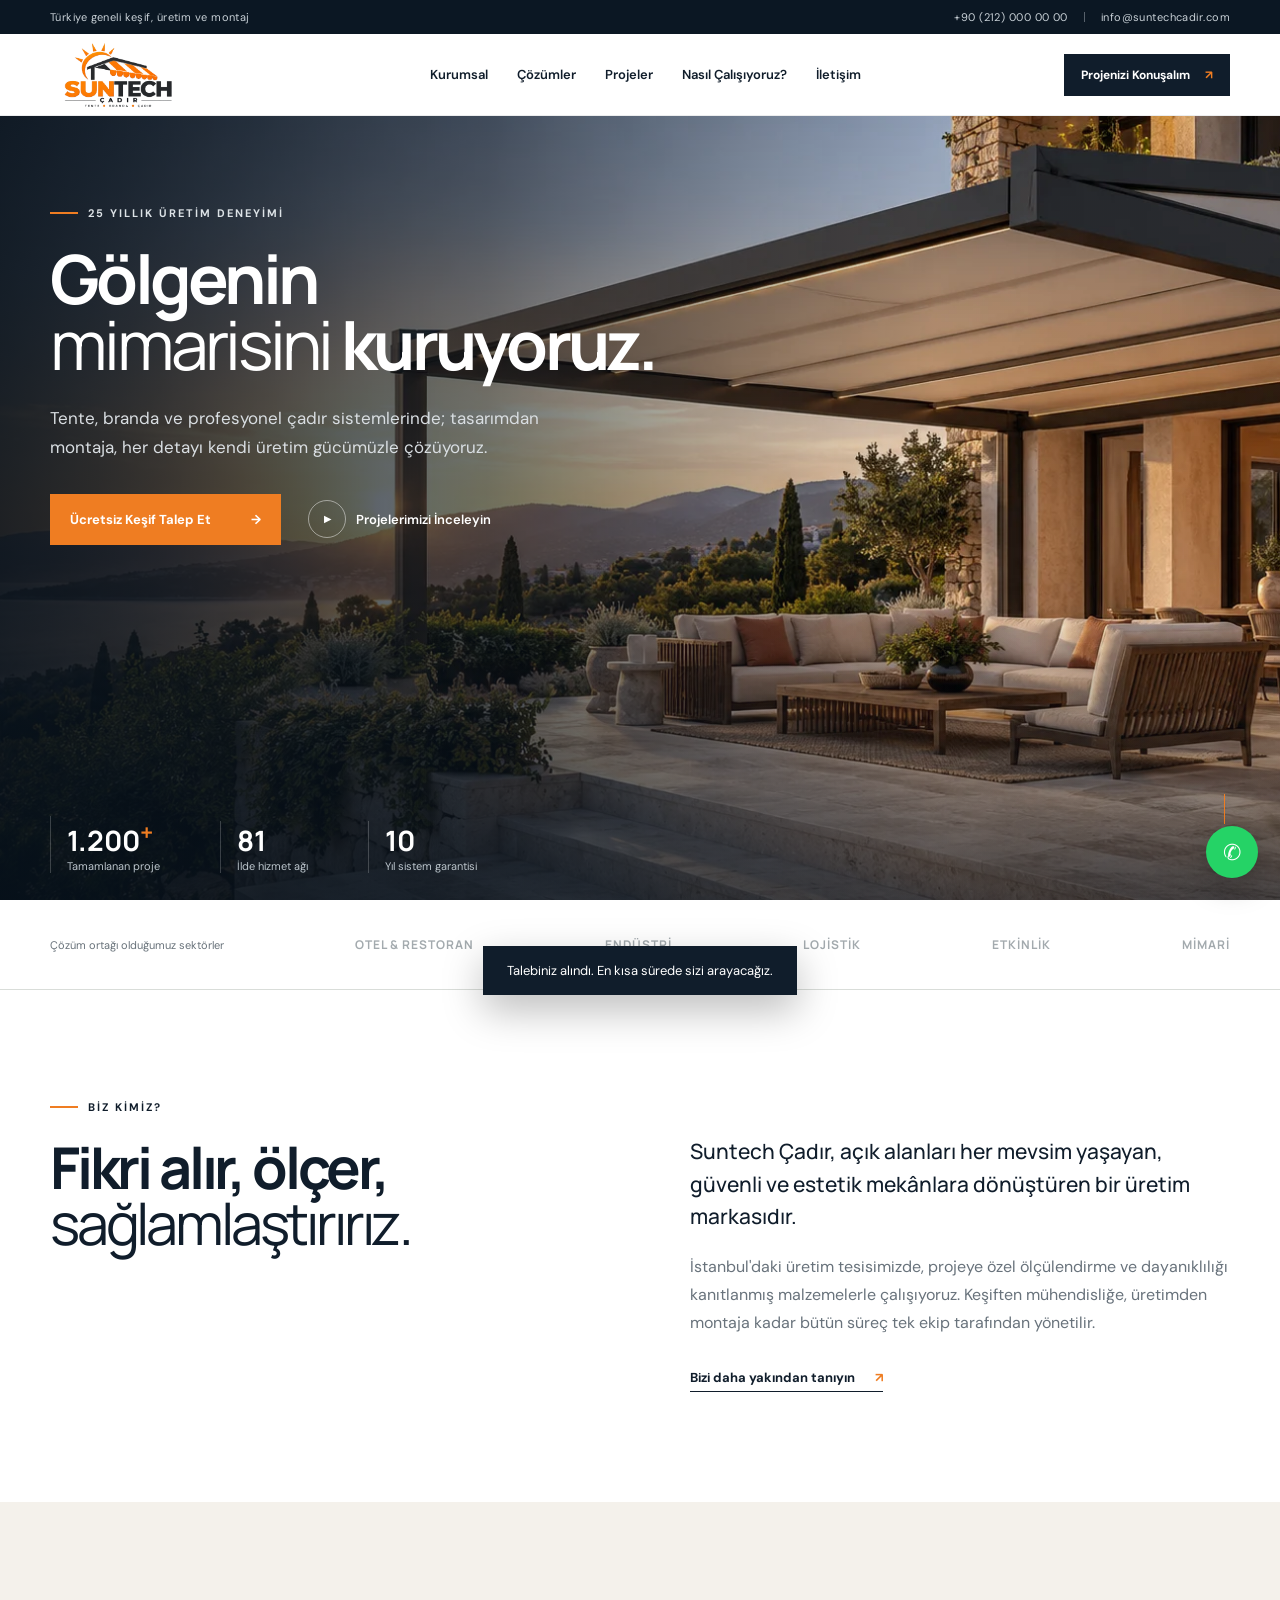
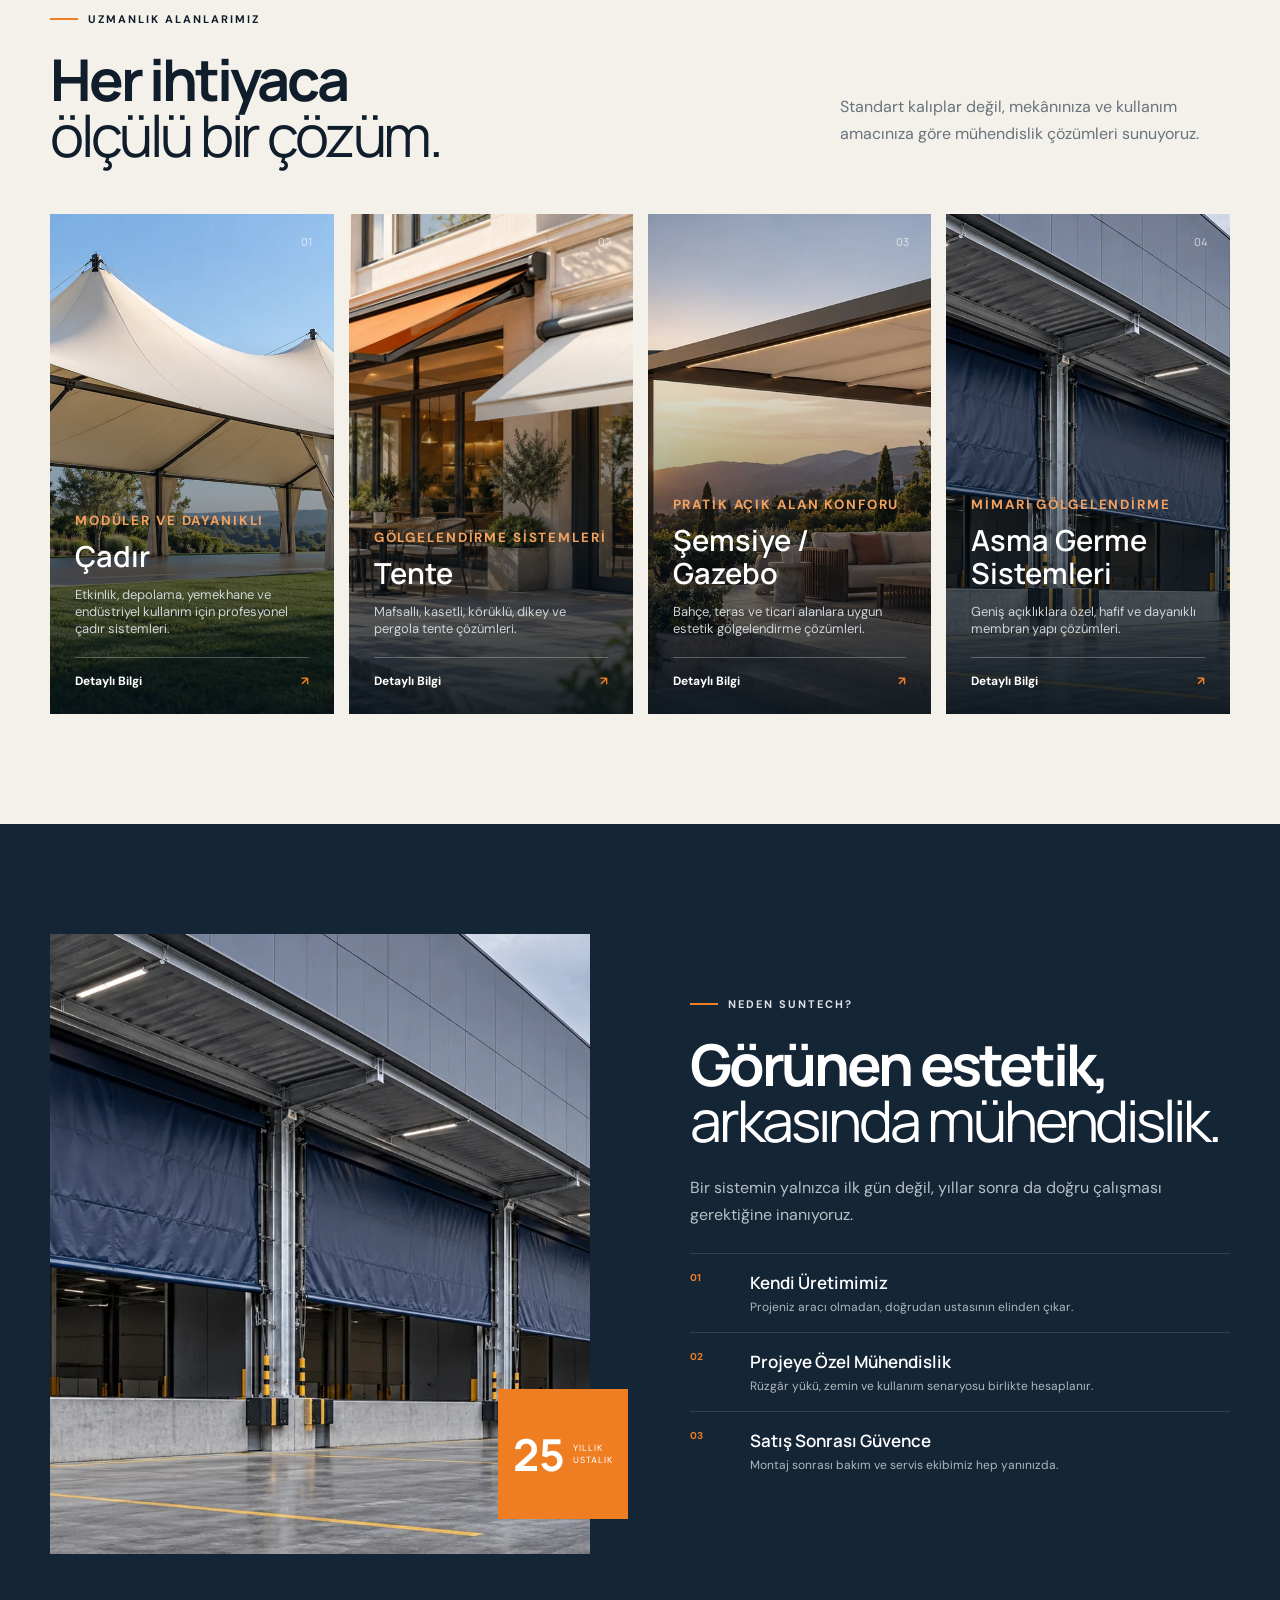
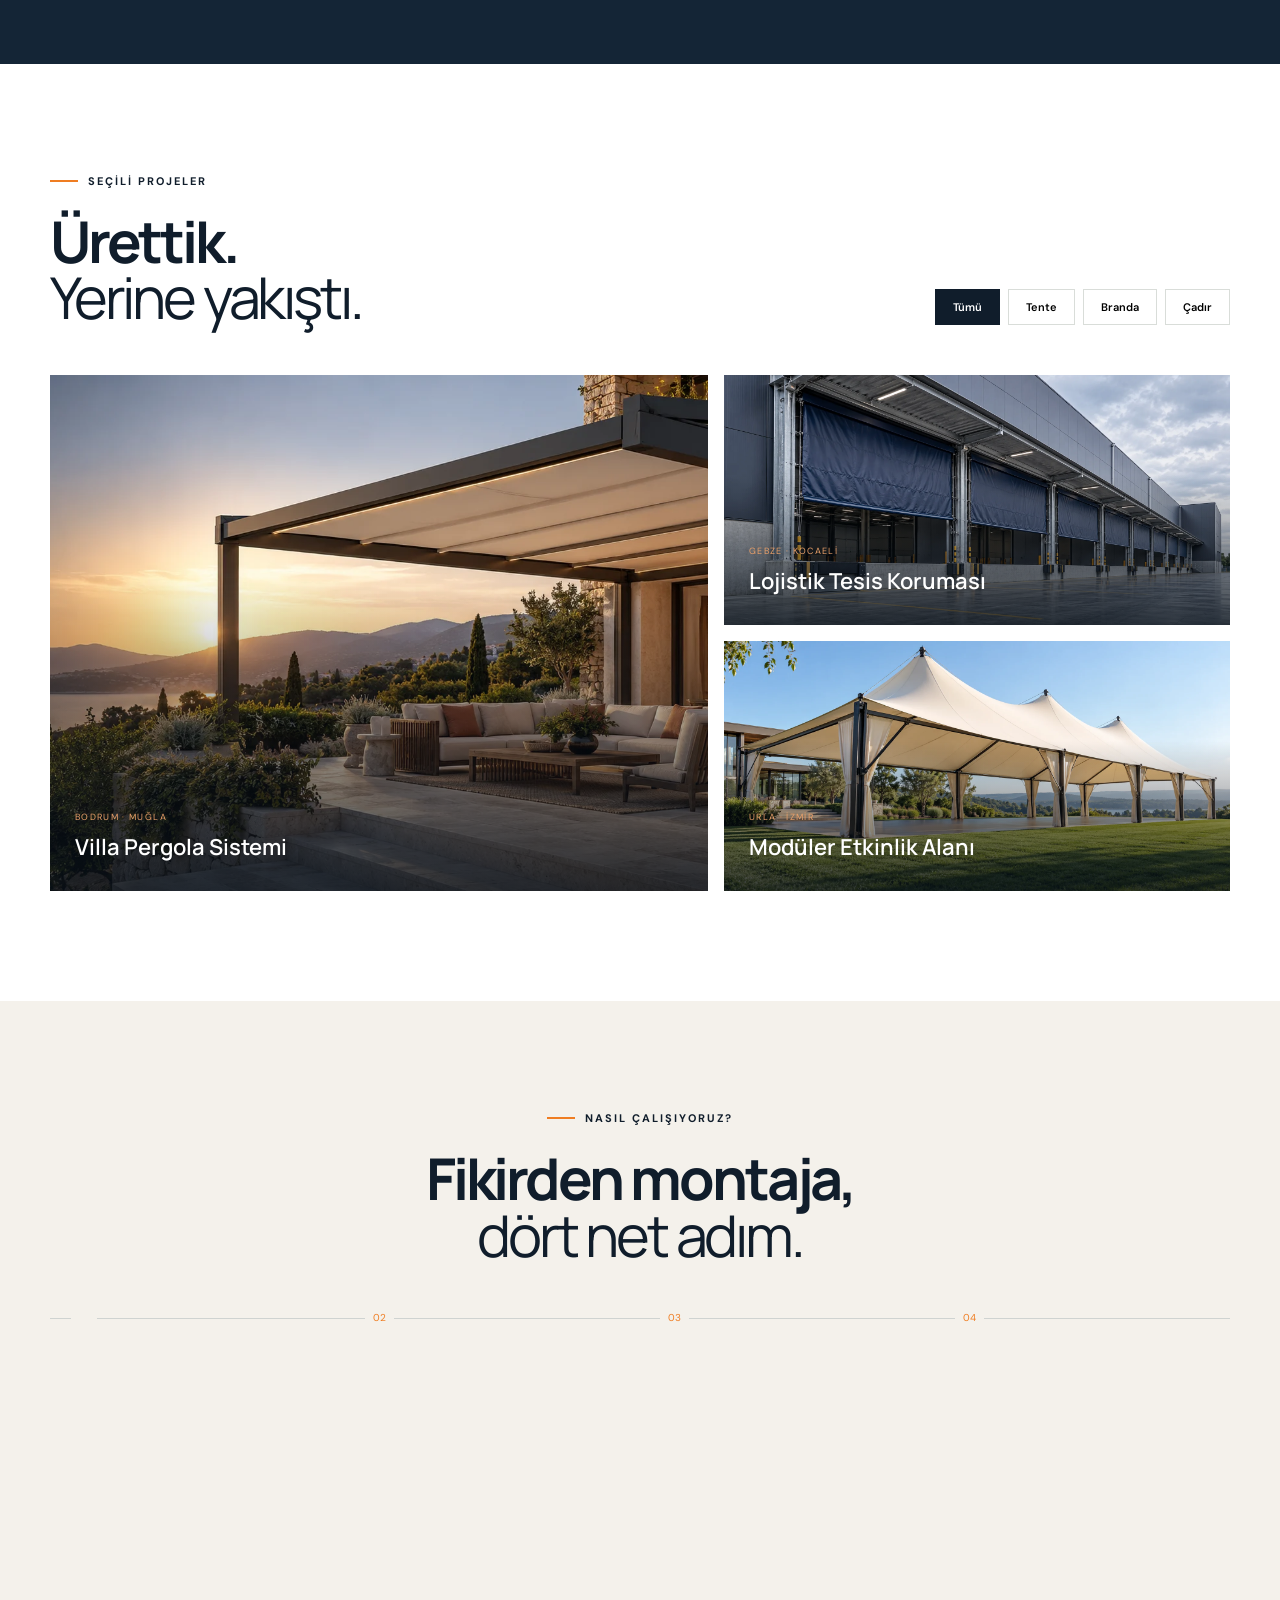
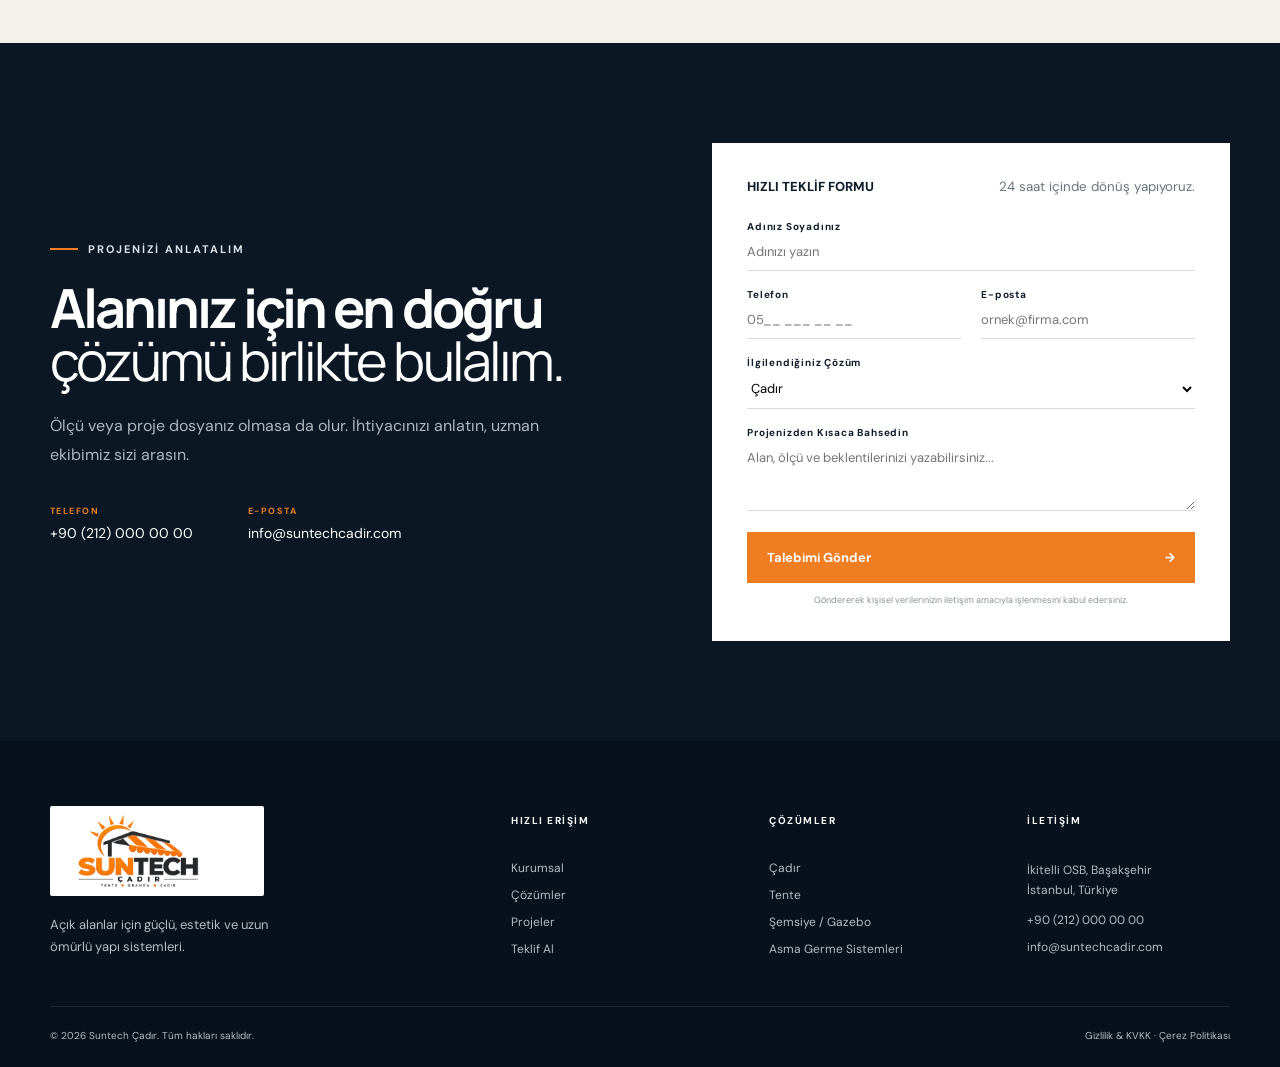
==== commit 88d98440: "Çözüm detay sayfalarını ve galerileri ekle" ====
--- a/index.html
+++ b/index.html
@@ -87,22 +87,22 @@
           <article class="solution-card">
             <img src="assets/images/etkinlik-cadiri.webp" alt="Profesyonel çadır sistemi">
             <div class="overlay"></div><span class="num">01</span>
-            <div class="card-content"><small>MODÜLER VE DAYANIKLI</small><h3>Çadır</h3><p>Etkinlik, depolama, yemekhane ve endüstriyel kullanım için profesyonel çadır sistemleri.</p><a href="#teklif">Detaylı Bilgi <b>↗</b></a></div>
+            <div class="card-content"><small>MODÜLER VE DAYANIKLI</small><h3>Çadır</h3><p>Etkinlik, depolama, yemekhane ve endüstriyel kullanım için profesyonel çadır sistemleri.</p><a href="cadir.html">Detaylı Bilgi <b>↗</b></a></div>
           </article>
           <article class="solution-card">
             <img src="assets/images/tente-cesitleri.webp" alt="Tente sistemi">
             <div class="overlay"></div><span class="num">02</span>
-            <div class="card-content"><small>GÖLGELENDİRME SİSTEMLERİ</small><h3>Tente</h3><p>Mafsallı, kasetli, körüklü, dikey ve pergola tente çözümleri.</p><a href="#teklif">Detaylı Bilgi <b>↗</b></a></div>
+            <div class="card-content"><small>GÖLGELENDİRME SİSTEMLERİ</small><h3>Tente</h3><p>Mafsallı, kasetli, körüklü, dikey ve pergola tente çözümleri.</p><a href="tente.html">Detaylı Bilgi <b>↗</b></a></div>
           </article>
           <article class="solution-card">
             <img src="assets/images/hero-pergola.webp" alt="Şemsiye ve gazebo gölgelendirme sistemi">
             <div class="overlay"></div><span class="num">03</span>
-            <div class="card-content"><small>PRATİK AÇIK ALAN KONFORU</small><h3>Şemsiye /<br>Gazebo</h3><p>Bahçe, teras ve ticari alanlara uygun estetik gölgelendirme çözümleri.</p><a href="#teklif">Detaylı Bilgi <b>↗</b></a></div>
+            <div class="card-content"><small>PRATİK AÇIK ALAN KONFORU</small><h3>Şemsiye /<br>Gazebo</h3><p>Bahçe, teras ve ticari alanlara uygun estetik gölgelendirme çözümleri.</p><a href="semsiye-gazebo.html">Detaylı Bilgi <b>↗</b></a></div>
           </article>
           <article class="solution-card">
             <img src="assets/images/endustriyel-branda.webp" alt="Asma germe sistemi">
             <div class="overlay"></div><span class="num">04</span>
-            <div class="card-content"><small>MİMARİ GÖLGELENDİRME</small><h3>Asma Germe<br>Sistemleri</h3><p>Geniş açıklıklara özel, hafif ve dayanıklı membran yapı çözümleri.</p><a href="#teklif">Detaylı Bilgi <b>↗</b></a></div>
+            <div class="card-content"><small>MİMARİ GÖLGELENDİRME</small><h3>Asma Germe<br>Sistemleri</h3><p>Geniş açıklıklara özel, hafif ve dayanıklı membran yapı çözümleri.</p><a href="asma-germe.html">Detaylı Bilgi <b>↗</b></a></div>
           </article>
         </div>
       </div>
@@ -167,7 +167,7 @@
     <div class="container footer-grid">
       <div><a class="logo footer-logo" href="#" aria-label="Suntech Çadır ana sayfa"><img src="assets/images/suntech-logo.png" alt="Suntech Çadır — Tente, Branda, Çadır"></a><p>Açık alanlar için güçlü, estetik ve uzun ömürlü yapı sistemleri.</p></div>
       <div><h4>HIZLI ERİŞİM</h4><a href="#kurumsal">Kurumsal</a><a href="#cozumler">Çözümler</a><a href="#projeler">Projeler</a><a href="#teklif">Teklif Al</a></div>
-      <div><h4>ÇÖZÜMLER</h4><a href="#cozumler">Çadır</a><a href="#cozumler">Tente</a><a href="#cozumler">Şemsiye / Gazebo</a><a href="#cozumler">Asma Germe Sistemleri</a></div>
+      <div><h4>ÇÖZÜMLER</h4><a href="cadir.html">Çadır</a><a href="tente.html">Tente</a><a href="semsiye-gazebo.html">Şemsiye / Gazebo</a><a href="asma-germe.html">Asma Germe Sistemleri</a></div>
       <div><h4>İLETİŞİM</h4><p>İkitelli OSB, Başakşehir<br>İstanbul, Türkiye</p><a href="tel:+902120000000">+90 (212) 000 00 00</a><a href="mailto:info@suntechcadir.com">info@suntechcadir.com</a></div>
     </div>
     <div class="container footer-bottom"><span>© 2026 Suntech Çadır. Tüm hakları saklıdır.</span><span>Gizlilik & KVKK · Çerez Politikası</span></div>
--- a/styles.css
+++ b/styles.css
@@ -9,3 +9,8 @@
 .footer-logo img{width:190px;height:76px}
 @media(max-width:900px){.solutions .solution-grid{grid-template-columns:1fr 1fr}.solutions .solution-card:first-child{grid-column:auto}}
 @media(max-width:620px){.solutions .solution-grid{display:block}.solutions .solution-card{height:420px}.logo img{width:145px;height:60px}.footer-logo img{width:170px;height:72px}}
+
+/* Solution detail pages */
+[hidden]{display:none!important}.detail-hero{height:620px;position:relative;overflow:hidden;color:#fff}.detail-hero-image{position:absolute;inset:0;height:100%;object-fit:cover}.detail-hero-shade{position:absolute;inset:0;background:linear-gradient(90deg,rgba(7,17,27,.92) 0%,rgba(7,17,27,.62) 42%,rgba(7,17,27,.12) 78%),linear-gradient(0deg,rgba(7,17,27,.55),transparent 50%)}.detail-hero-content{position:relative;height:100%;display:flex;flex-direction:column;justify-content:flex-end;padding-bottom:75px}.breadcrumb{position:absolute;top:36px;font-size:11px;font-weight:700;letter-spacing:.08em;color:#e4e8eb}.detail-hero .eyebrow{margin-bottom:20px}.detail-hero h1{font:700 clamp(52px,6vw,82px)/.95 'Manrope',sans-serif;letter-spacing:-.055em;margin:0}.detail-hero h1 em{font-weight:400;font-style:normal}.detail-hero p{max-width:570px;margin:24px 0 0;color:#d8dee2;font-size:17px;line-height:1.7}.solution-intro-grid{display:grid;grid-template-columns:.85fr 1.15fr;gap:110px}.solution-description .lead{font:500 21px/1.55 'Manrope',sans-serif;margin:0 0 18px}.solution-description>p:not(.lead){color:var(--muted);line-height:1.75}.use-list{display:grid;grid-template-columns:1fr 1fr;margin-top:35px;border-top:1px solid var(--line)}.use-list span{position:relative;padding:14px 10px 14px 22px;border-bottom:1px solid var(--line);font-size:12px;font-weight:700}.use-list span:before{content:"";position:absolute;left:2px;top:20px;width:6px;height:6px;background:var(--orange)}.detail-gallery-section{background:var(--cream)}.gallery-head{display:flex;justify-content:space-between;align-items:flex-end;margin-bottom:45px}.gallery-head>p{max-width:390px;color:var(--muted);line-height:1.7}.detail-gallery{display:grid;grid-template-columns:repeat(3,1fr);grid-auto-rows:255px;grid-auto-flow:dense;gap:14px}.gallery-item{position:relative;overflow:hidden;border:0;padding:0;background:var(--navy);cursor:zoom-in;color:#fff;text-align:left}.gallery-item.wide{grid-column:span 2}.gallery-item.tall{grid-row:span 2}.gallery-item img{width:100%;height:100%;object-fit:cover;transition:transform .55s,opacity .35s}.gallery-item:after{content:"";position:absolute;inset:0;background:linear-gradient(0deg,rgba(7,17,27,.65),transparent 45%);opacity:0;transition:opacity .3s}.gallery-item span{position:absolute;z-index:1;left:18px;bottom:16px;font:700 10px 'DM Sans',sans-serif;letter-spacing:.08em;opacity:0;transform:translateY(7px);transition:.3s}.gallery-item:hover img{transform:scale(1.035)}.gallery-item:hover:after,.gallery-item:hover span,.gallery-item:focus-visible:after,.gallery-item:focus-visible span{opacity:1}.gallery-item:hover span,.gallery-item:focus-visible span{transform:none}.compact-gallery{grid-template-columns:repeat(3,1fr);grid-auto-rows:340px}.detail-cta{padding:85px 0;background:var(--navy);color:#fff}.detail-cta .container{display:flex;justify-content:space-between;align-items:flex-end;gap:50px}.detail-cta h2{font:700 clamp(38px,4.2vw,58px)/1 'Manrope',sans-serif;letter-spacing:-.05em;margin:0}.detail-cta h2 em{font-weight:400;font-style:normal}.detail-cta .btn{flex-shrink:0}.lightbox{position:fixed;z-index:200;inset:0;background:rgba(4,10,16,.94);display:flex;align-items:center;justify-content:center;padding:55px}.lightbox img{width:auto;height:auto;max-width:100%;max-height:100%;object-fit:contain}.lightbox-close{position:absolute;right:24px;top:18px;width:44px;height:44px;border:1px solid #ffffff55;background:transparent;color:#fff;font:300 32px/1 sans-serif;cursor:pointer}.lightbox-close:hover{background:#fff;color:var(--ink)}body.lightbox-open{overflow:hidden}
+@media(max-width:900px){.detail-hero{height:560px}.solution-intro-grid{grid-template-columns:1fr;gap:45px}.detail-gallery{grid-template-columns:repeat(2,1fr)}.compact-gallery{grid-template-columns:repeat(3,1fr)}.gallery-head{align-items:flex-start}.detail-cta .container{align-items:flex-start;flex-direction:column}}
+@media(max-width:620px){.detail-hero{height:540px}.detail-hero-content{padding-bottom:48px}.breadcrumb{top:25px}.detail-hero h1{font-size:48px}.detail-hero p{font-size:14px}.use-list{grid-template-columns:1fr}.gallery-head{display:block}.gallery-head>p{margin-top:23px}.detail-gallery,.compact-gallery{grid-template-columns:1fr;grid-auto-rows:260px}.gallery-item.wide{grid-column:auto}.gallery-item.tall{grid-row:auto}.detail-cta{padding:65px 0}.lightbox{padding:55px 15px 25px}.lightbox-close{right:14px;top:10px}}
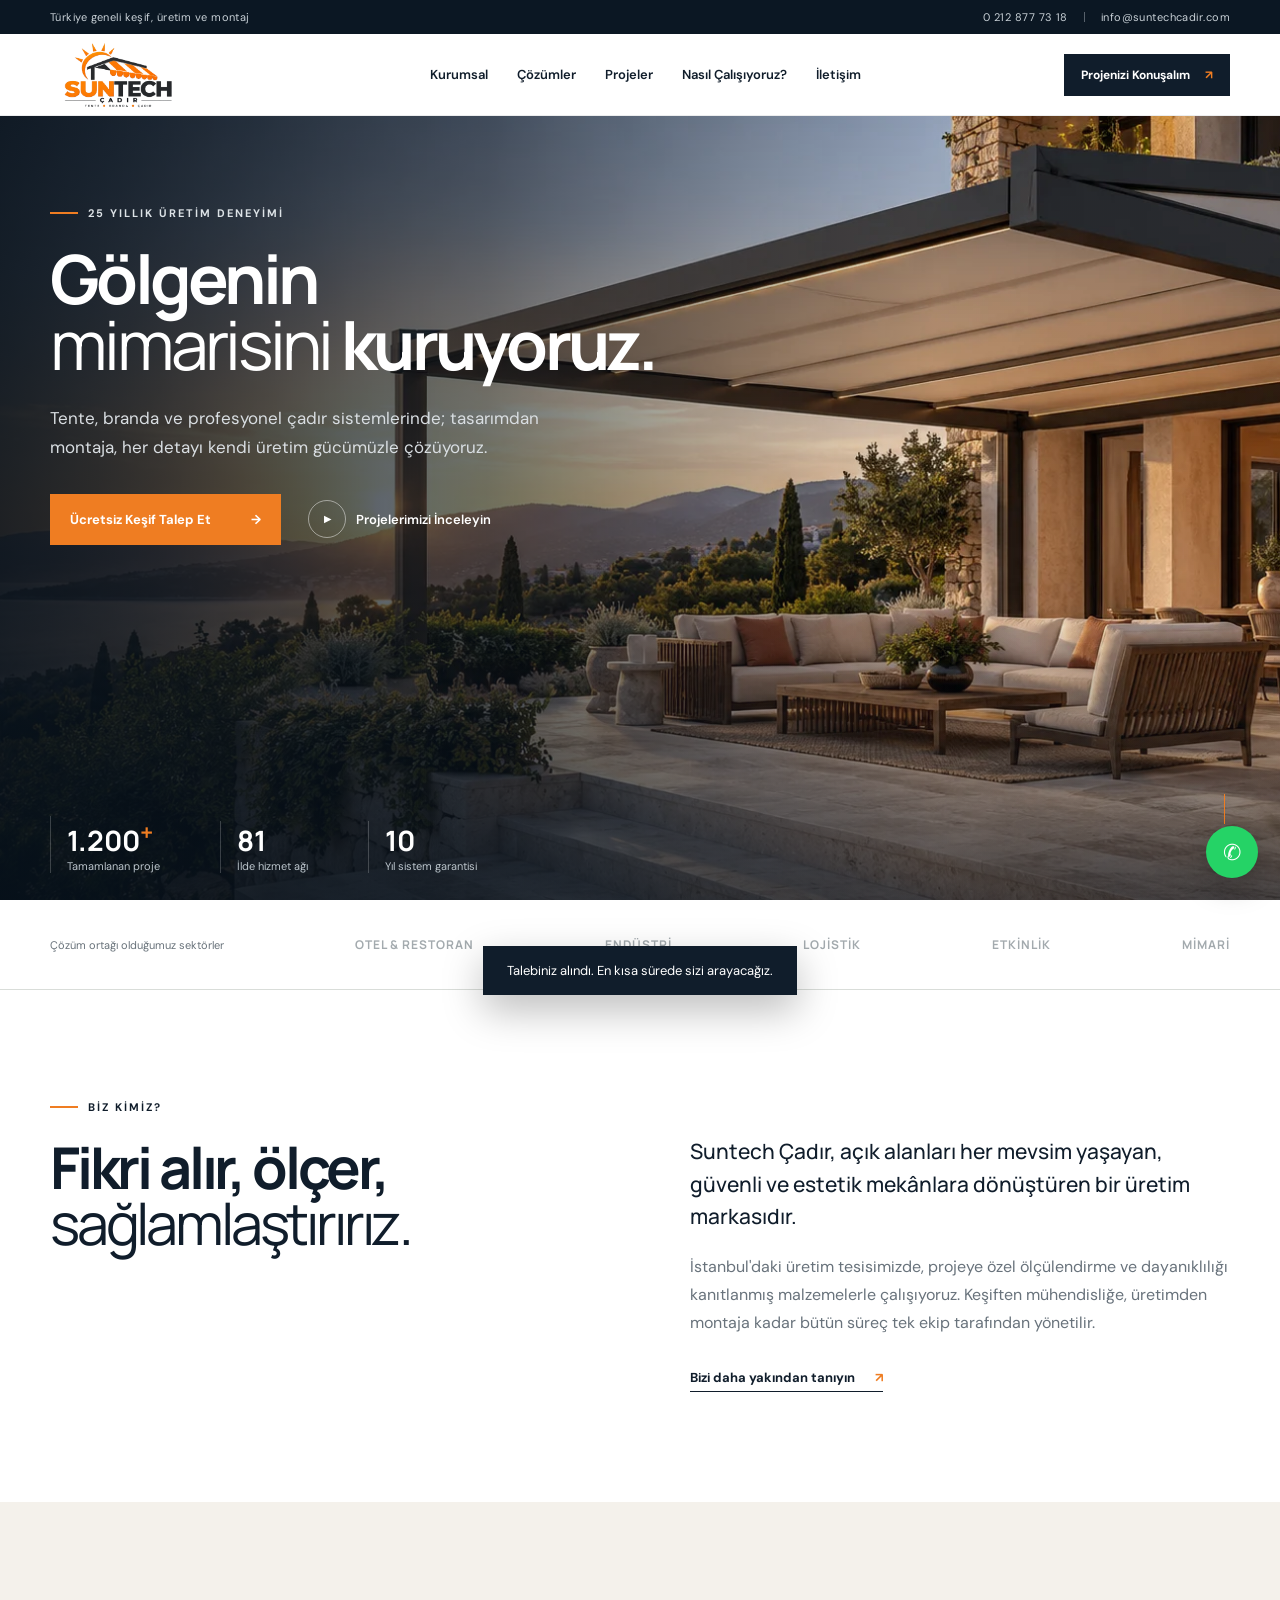
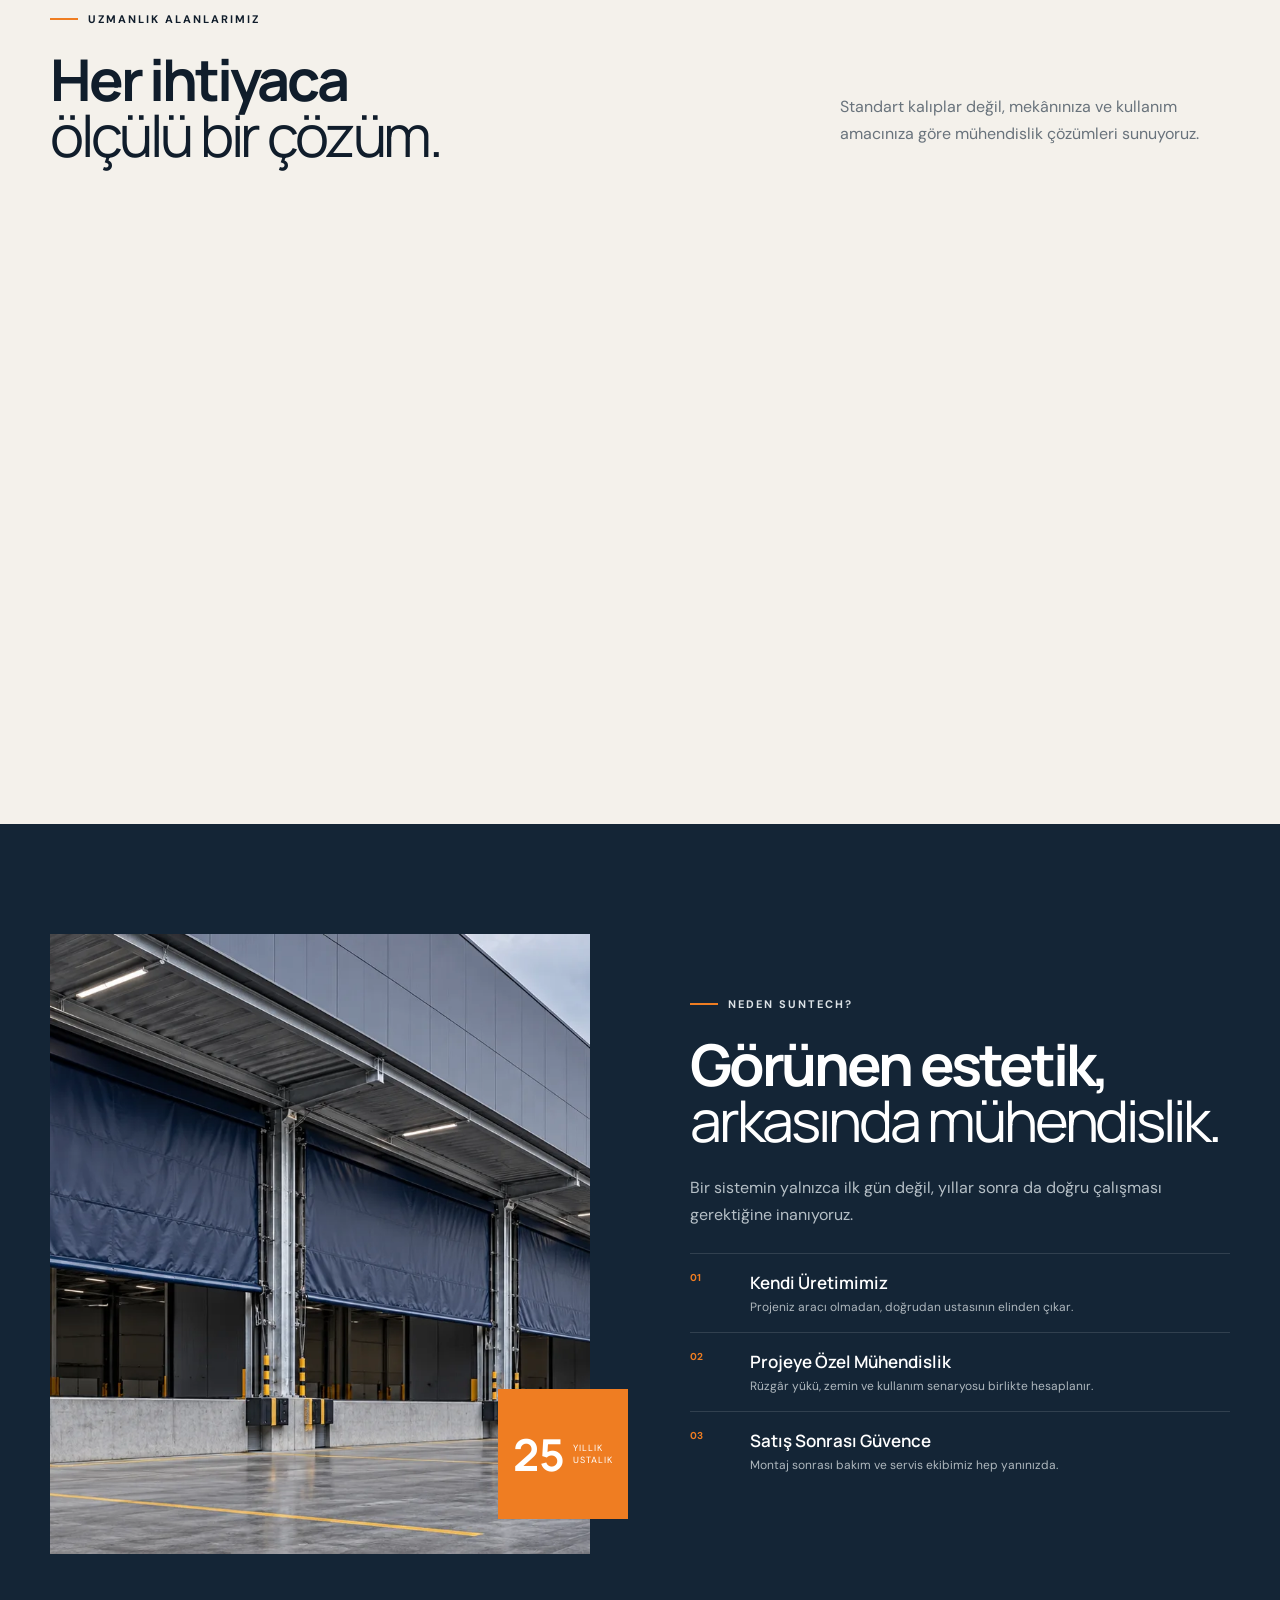
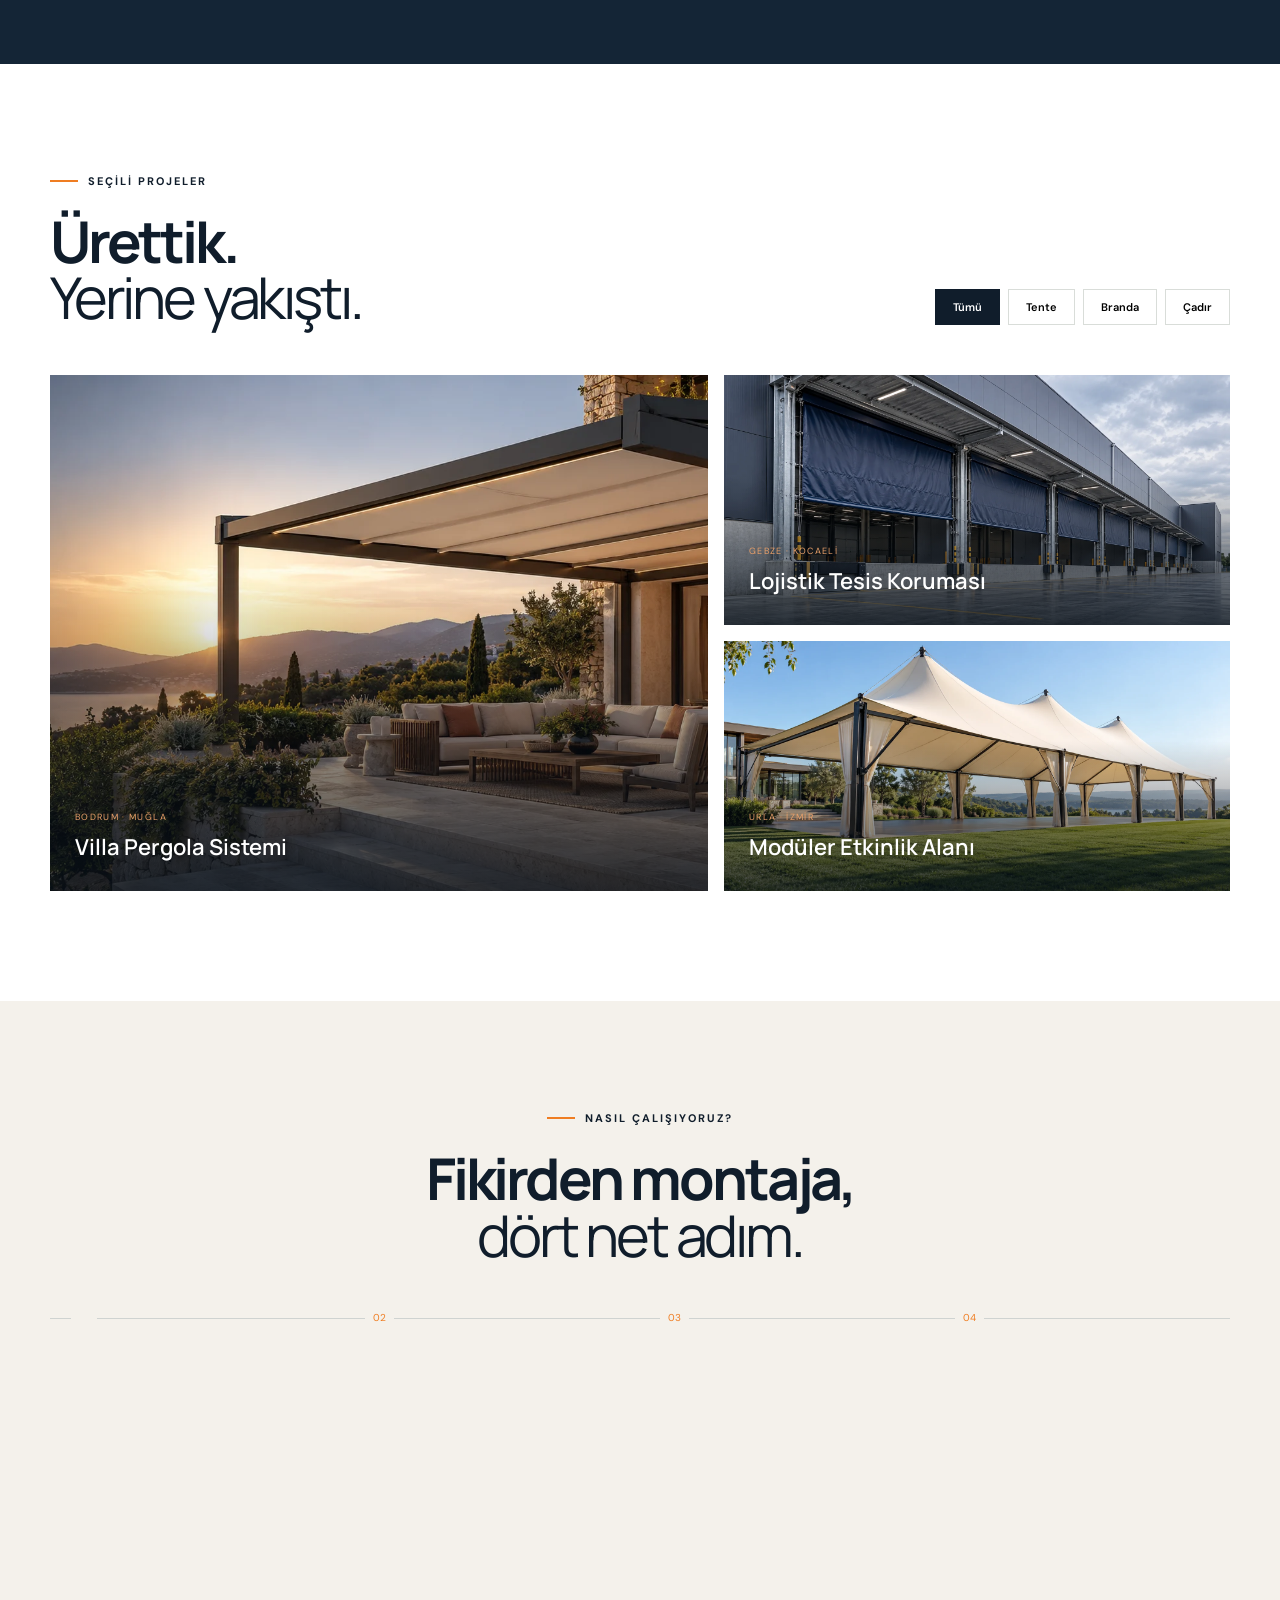
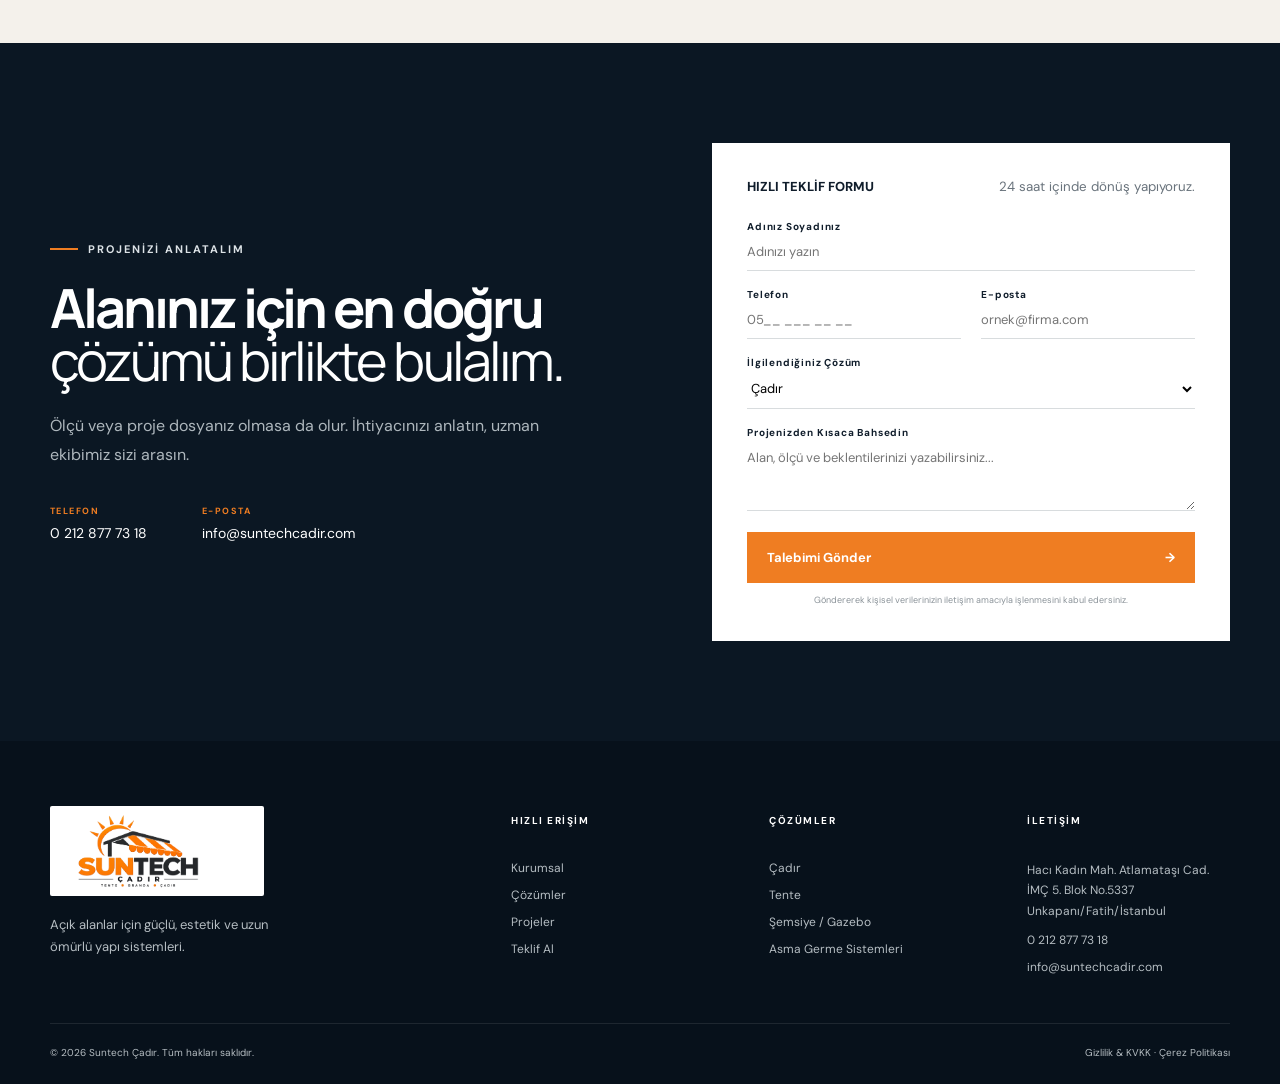
==== commit bcbdea4e: "İletişim bilgilerini güncelle" ====
--- a/index.html
+++ b/index.html
@@ -14,7 +14,7 @@
   <div class="topbar">
     <div class="container topbar-inner">
       <span>Türkiye geneli keşif, üretim ve montaj</span>
-      <div><a href="tel:+902120000000">+90 (212) 000 00 00</a><i></i><a href="mailto:info@suntechcadir.com">info@suntechcadir.com</a></div>
+      <div><a href="tel:+902128777318">0 212 877 73 18</a><i></i><a href="mailto:info@suntechcadir.com">info@suntechcadir.com</a></div>
     </div>
   </div>
 
@@ -149,7 +149,7 @@
 
     <section class="quote-section" id="teklif">
       <div class="container quote-grid">
-        <div class="quote-copy"><div class="eyebrow light"><span></span> PROJENİZİ ANLATALIM</div><h2>Alanınız için en doğru<br><em>çözümü birlikte bulalım.</em></h2><p>Ölçü veya proje dosyanız olmasa da olur. İhtiyacınızı anlatın, uzman ekibimiz sizi arasın.</p><div class="contact-row"><a href="tel:+902120000000"><b>TELEFON</b><span>+90 (212) 000 00 00</span></a><a href="mailto:info@suntechcadir.com"><b>E-POSTA</b><span>info@suntechcadir.com</span></a></div></div>
+        <div class="quote-copy"><div class="eyebrow light"><span></span> PROJENİZİ ANLATALIM</div><h2>Alanınız için en doğru<br><em>çözümü birlikte bulalım.</em></h2><p>Ölçü veya proje dosyanız olmasa da olur. İhtiyacınızı anlatın, uzman ekibimiz sizi arasın.</p><div class="contact-row"><a href="tel:+902128777318"><b>TELEFON</b><span>0 212 877 73 18</span></a><a href="mailto:info@suntechcadir.com"><b>E-POSTA</b><span>info@suntechcadir.com</span></a></div></div>
         <form class="quote-form" id="quoteForm">
           <div class="form-title"><span>HIZLI TEKLİF FORMU</span><small>24 saat içinde dönüş yapıyoruz.</small></div>
           <label>Adınız Soyadınız<input required name="name" placeholder="Adınızı yazın"></label>
@@ -168,11 +168,11 @@
       <div><a class="logo footer-logo" href="#" aria-label="Suntech Çadır ana sayfa"><img src="assets/images/suntech-logo.png" alt="Suntech Çadır — Tente, Branda, Çadır"></a><p>Açık alanlar için güçlü, estetik ve uzun ömürlü yapı sistemleri.</p></div>
       <div><h4>HIZLI ERİŞİM</h4><a href="#kurumsal">Kurumsal</a><a href="#cozumler">Çözümler</a><a href="#projeler">Projeler</a><a href="#teklif">Teklif Al</a></div>
       <div><h4>ÇÖZÜMLER</h4><a href="cadir.html">Çadır</a><a href="tente.html">Tente</a><a href="semsiye-gazebo.html">Şemsiye / Gazebo</a><a href="asma-germe.html">Asma Germe Sistemleri</a></div>
-      <div><h4>İLETİŞİM</h4><p>İkitelli OSB, Başakşehir<br>İstanbul, Türkiye</p><a href="tel:+902120000000">+90 (212) 000 00 00</a><a href="mailto:info@suntechcadir.com">info@suntechcadir.com</a></div>
+      <div><h4>İLETİŞİM</h4><p>Hacı Kadın Mah. Atlamataşı Cad.<br>İMÇ 5. Blok No.5337<br>Unkapanı/Fatih/İstanbul</p><a href="tel:+902128777318">0 212 877 73 18</a><a href="mailto:info@suntechcadir.com">info@suntechcadir.com</a></div>
     </div>
     <div class="container footer-bottom"><span>© 2026 Suntech Çadır. Tüm hakları saklıdır.</span><span>Gizlilik & KVKK · Çerez Politikası</span></div>
   </footer>
-  <a class="whatsapp" href="https://wa.me/902120000000" aria-label="WhatsApp ile iletişime geç">✆</a>
+  <a class="whatsapp" href="https://wa.me/902128777318" aria-label="WhatsApp ile iletişime geç">✆</a>
   <div class="toast" id="toast">Talebiniz alındı. En kısa sürede sizi arayacağız.</div>
   <script src="script.js"></script>
 </body>
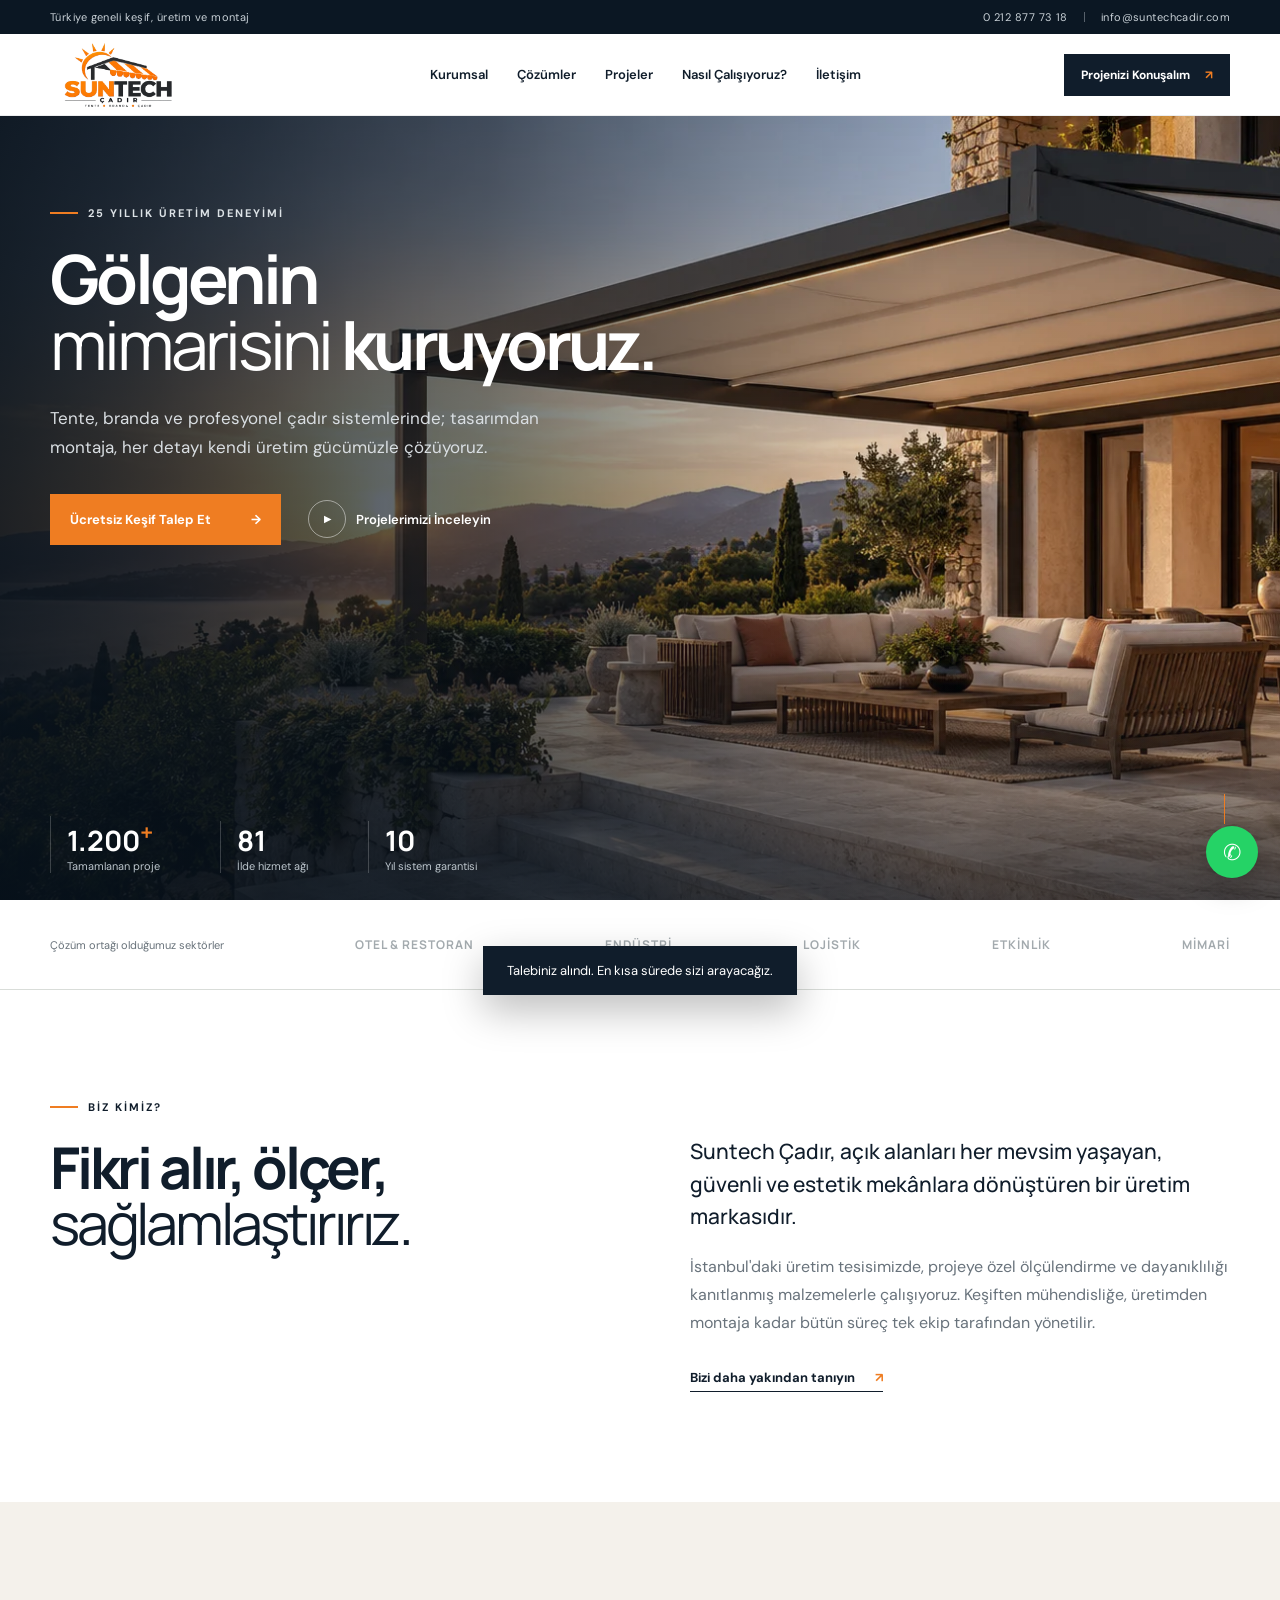
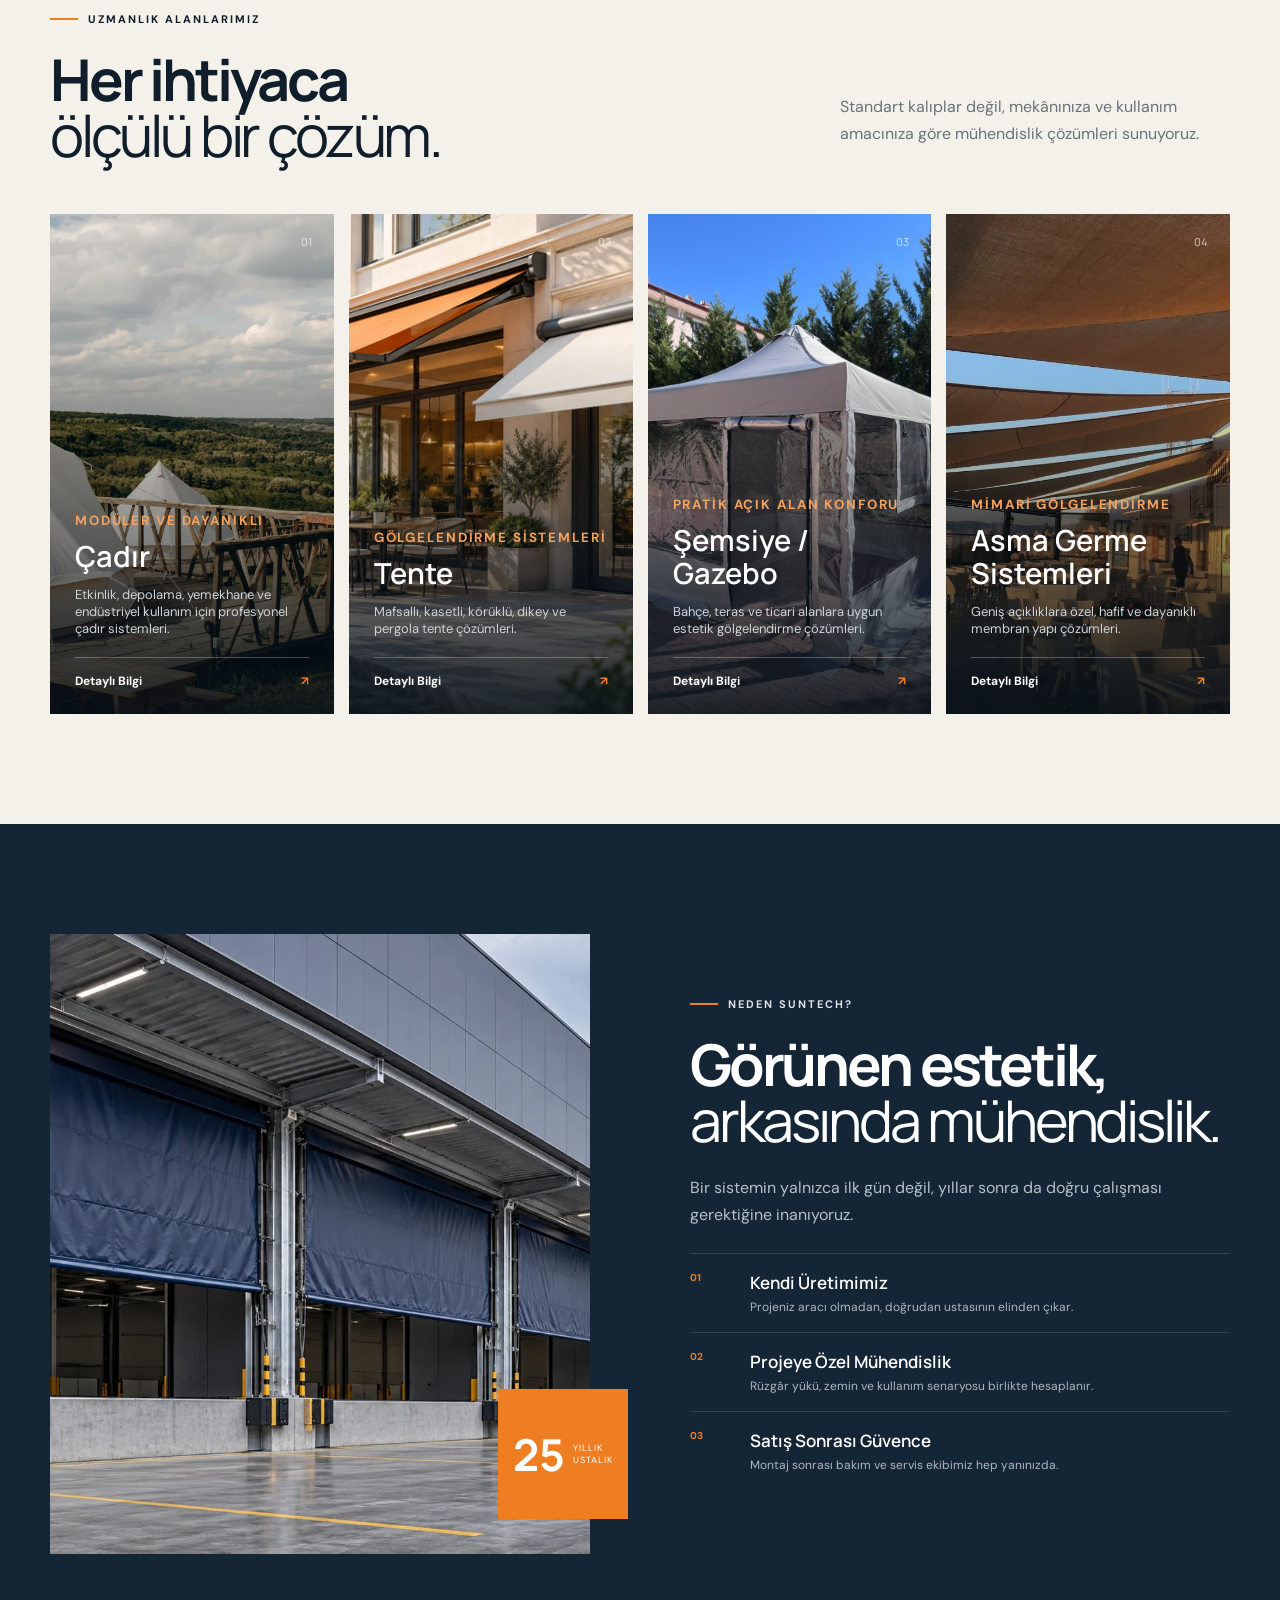
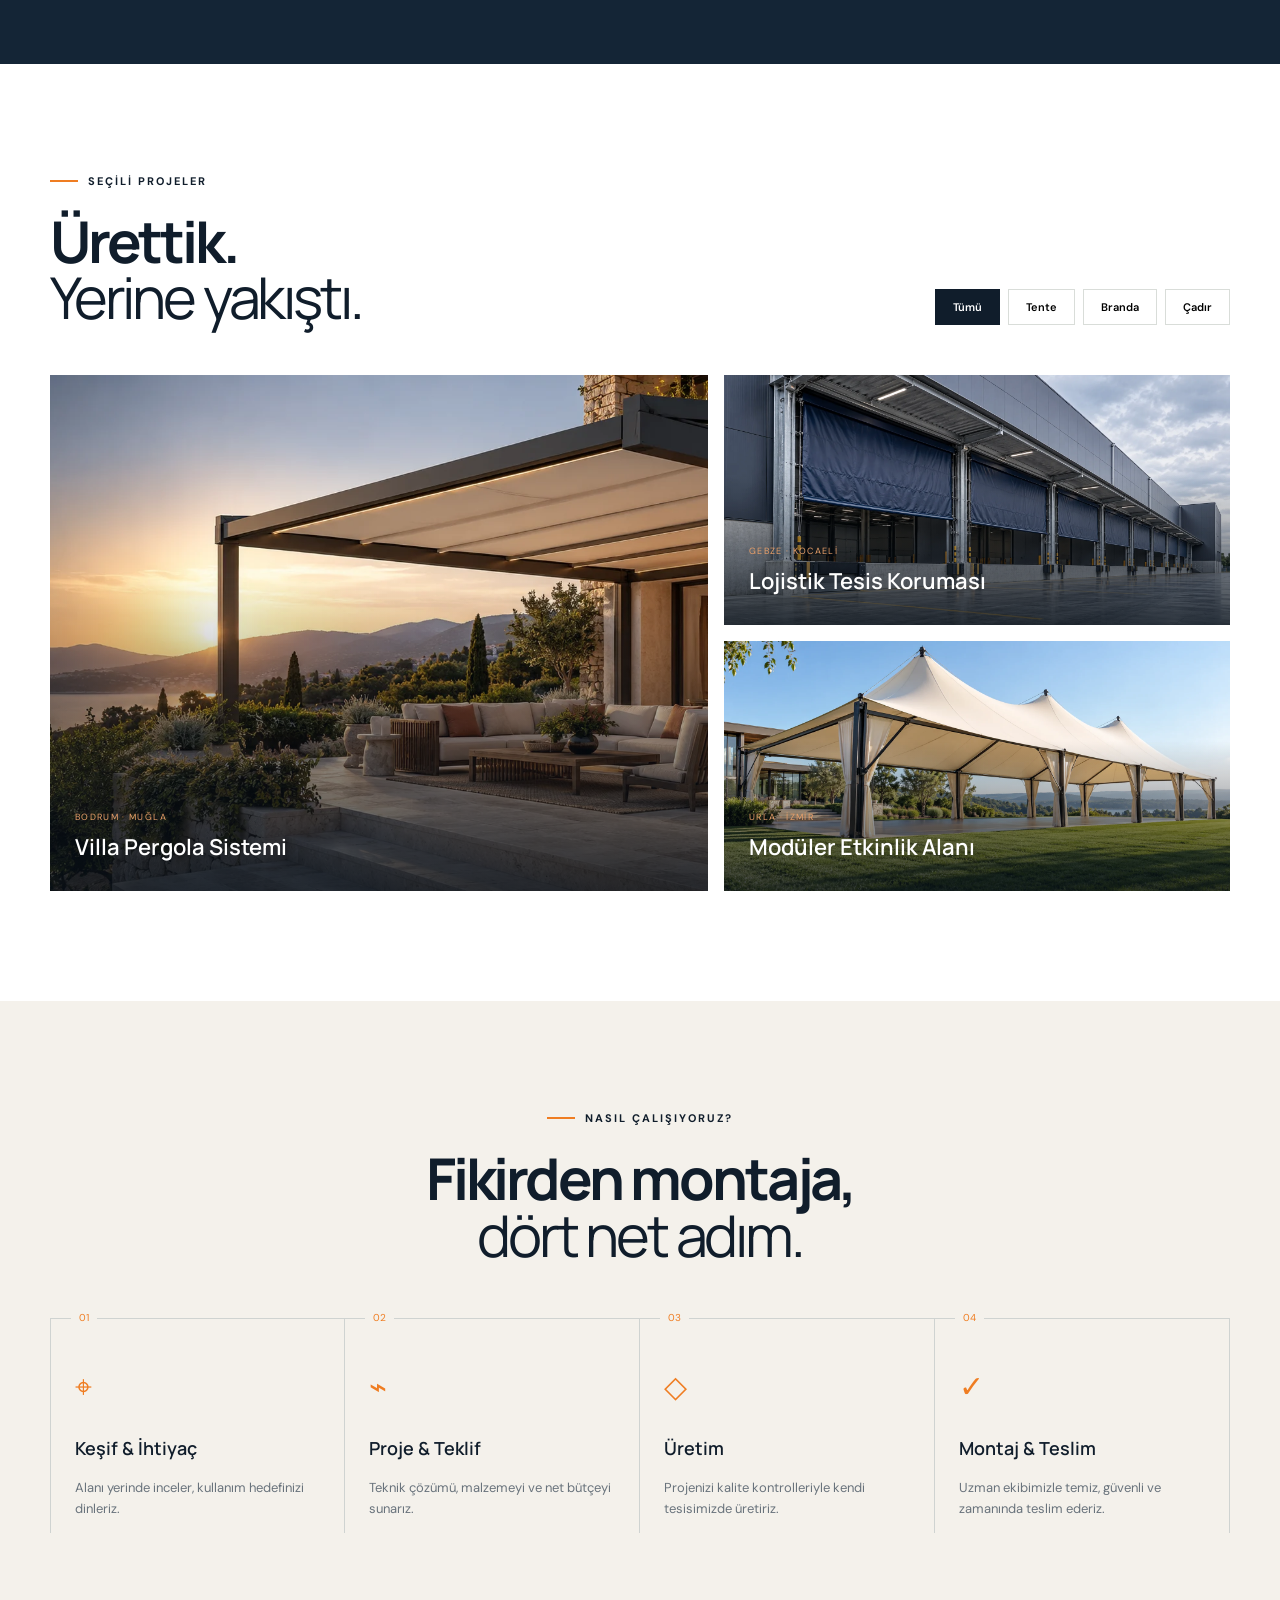
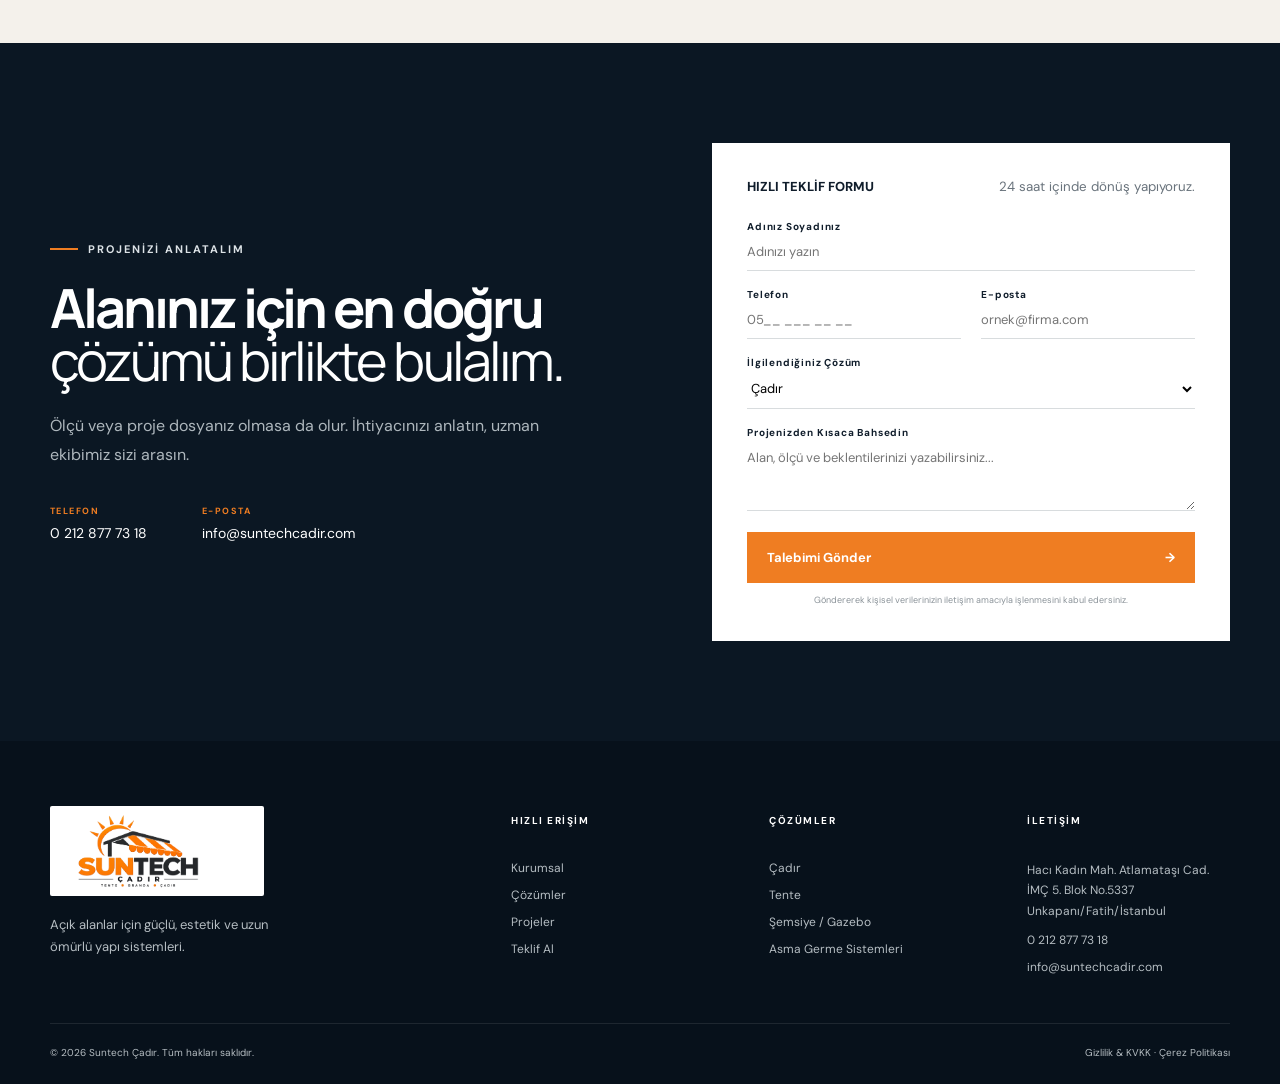
==== commit 2c004f9b: "Çözüm kartı görsellerini güncelle" ====
--- a/index.html
+++ b/index.html
@@ -85,7 +85,7 @@
         </div>
         <div class="solution-grid">
           <article class="solution-card">
-            <img src="assets/images/etkinlik-cadiri.webp" alt="Profesyonel çadır sistemi">
+            <img src="assets/images/cadir/cadircozum.png" alt="Profesyonel çadır sistemi">
             <div class="overlay"></div><span class="num">01</span>
             <div class="card-content"><small>MODÜLER VE DAYANIKLI</small><h3>Çadır</h3><p>Etkinlik, depolama, yemekhane ve endüstriyel kullanım için profesyonel çadır sistemleri.</p><a href="cadir.html">Detaylı Bilgi <b>↗</b></a></div>
           </article>
@@ -95,12 +95,12 @@
             <div class="card-content"><small>GÖLGELENDİRME SİSTEMLERİ</small><h3>Tente</h3><p>Mafsallı, kasetli, körüklü, dikey ve pergola tente çözümleri.</p><a href="tente.html">Detaylı Bilgi <b>↗</b></a></div>
           </article>
           <article class="solution-card">
-            <img src="assets/images/hero-pergola.webp" alt="Şemsiye ve gazebo gölgelendirme sistemi">
+            <img src="assets/images/semsiyegazebo/gazebocozum.jpg" alt="Şemsiye ve gazebo gölgelendirme sistemi">
             <div class="overlay"></div><span class="num">03</span>
             <div class="card-content"><small>PRATİK AÇIK ALAN KONFORU</small><h3>Şemsiye /<br>Gazebo</h3><p>Bahçe, teras ve ticari alanlara uygun estetik gölgelendirme çözümleri.</p><a href="semsiye-gazebo.html">Detaylı Bilgi <b>↗</b></a></div>
           </article>
           <article class="solution-card">
-            <img src="assets/images/endustriyel-branda.webp" alt="Asma germe sistemi">
+            <img src="assets/images/asmagerme/8adb801d-bd46-49c3-9a42-c5590cb09aaf.webp" alt="Asma germe sistemi">
             <div class="overlay"></div><span class="num">04</span>
             <div class="card-content"><small>MİMARİ GÖLGELENDİRME</small><h3>Asma Germe<br>Sistemleri</h3><p>Geniş açıklıklara özel, hafif ve dayanıklı membran yapı çözümleri.</p><a href="asma-germe.html">Detaylı Bilgi <b>↗</b></a></div>
           </article>
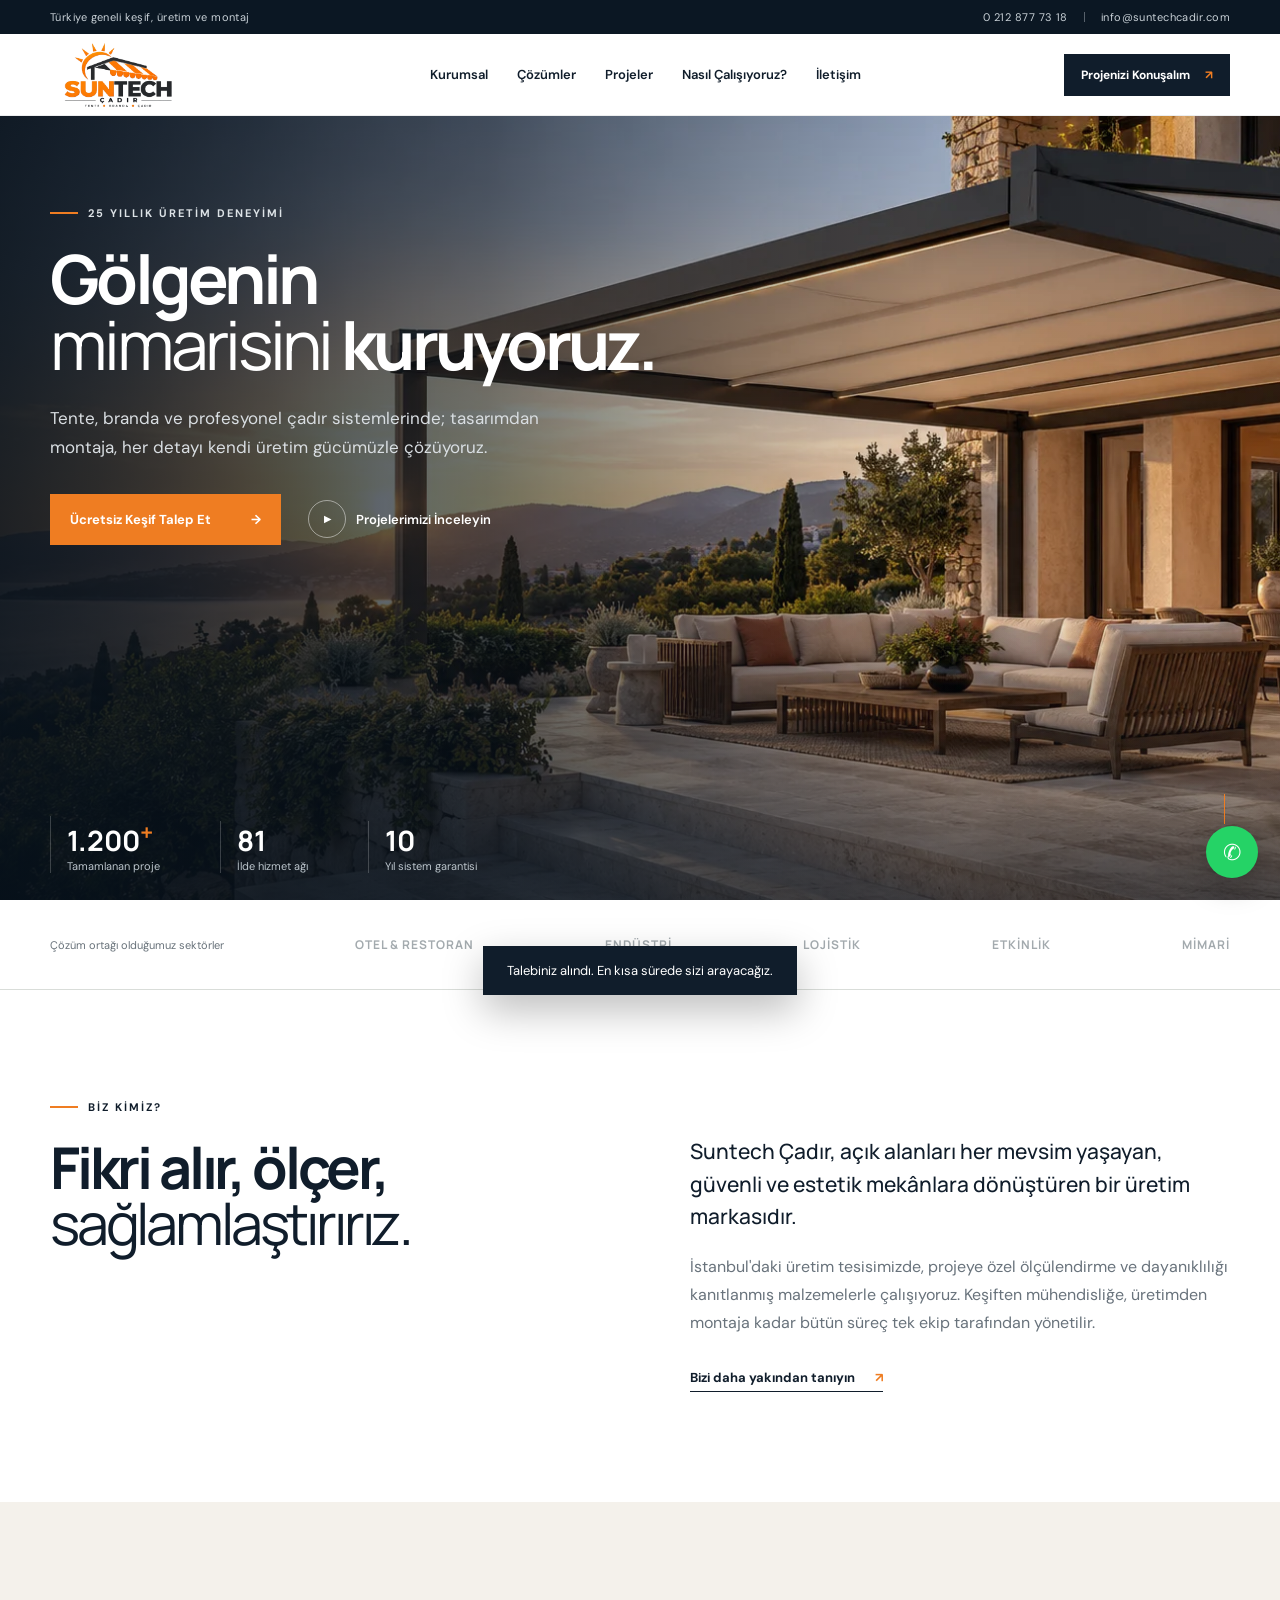
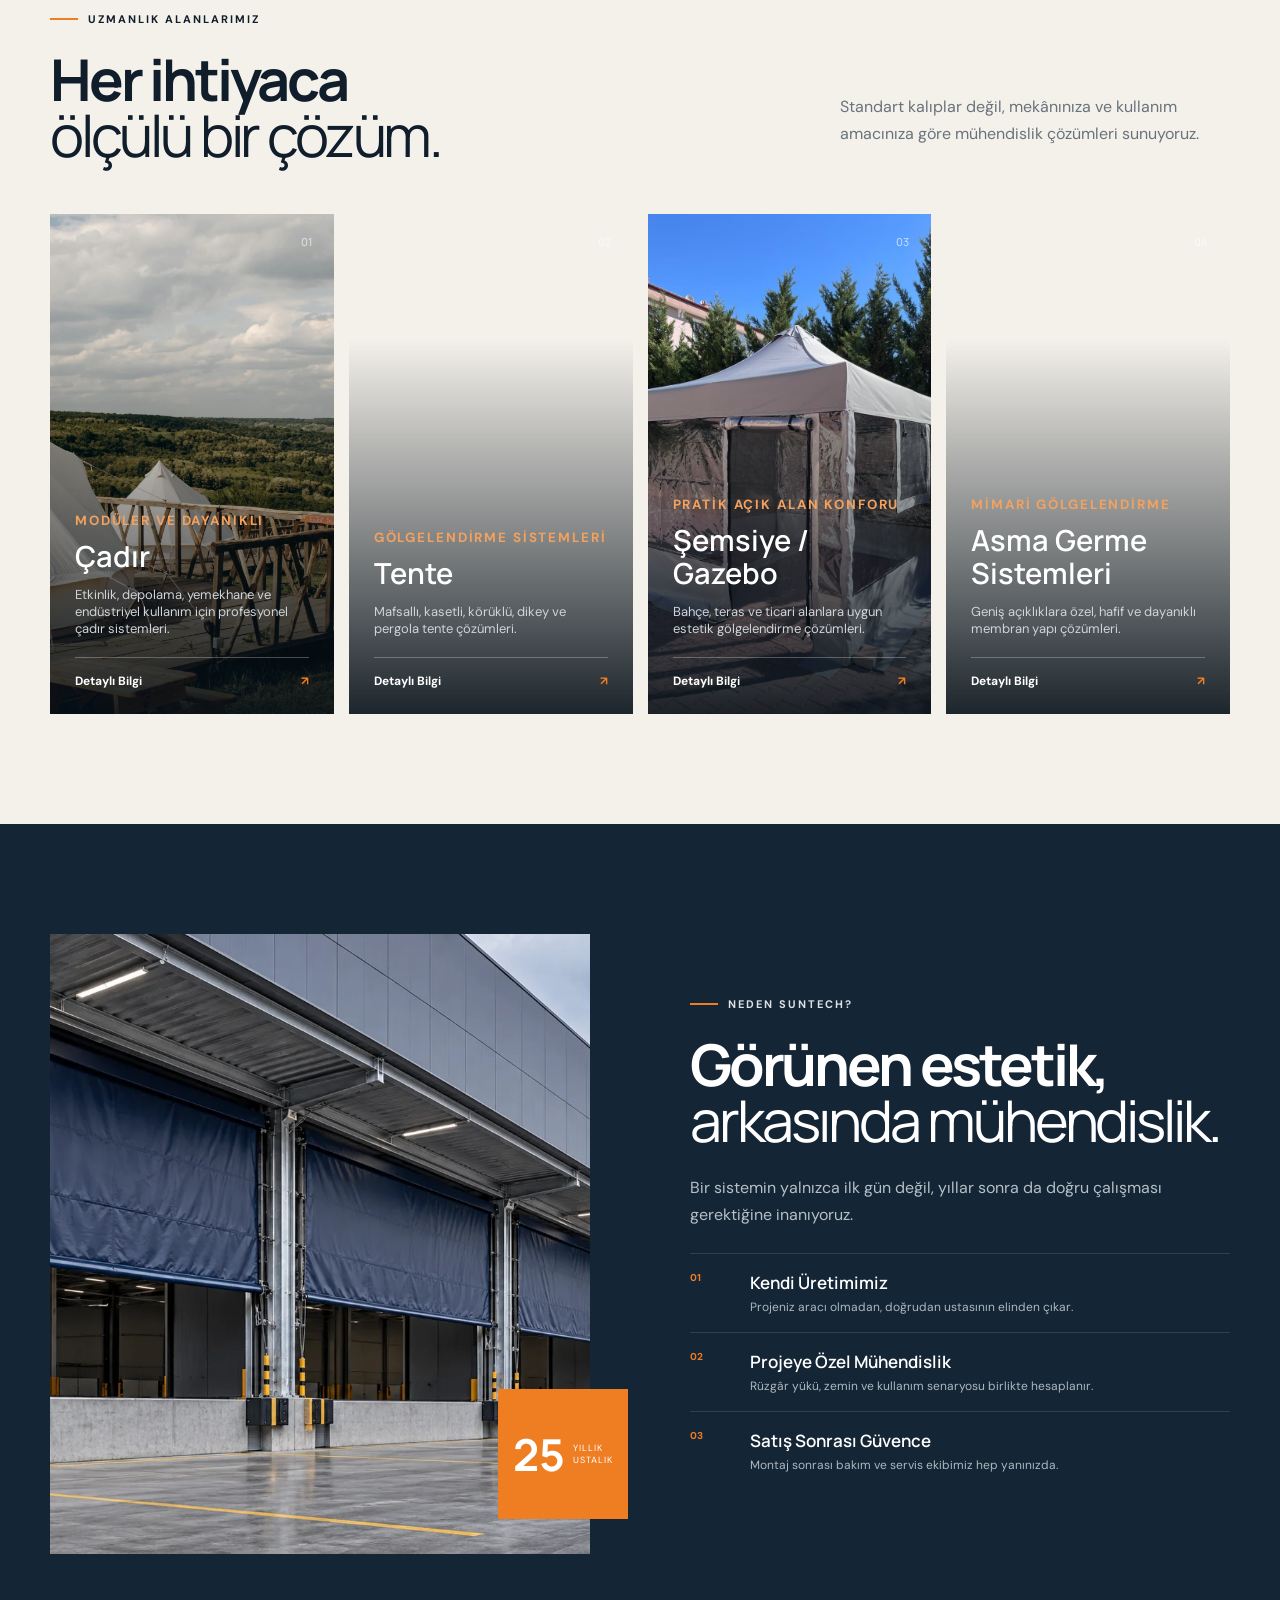
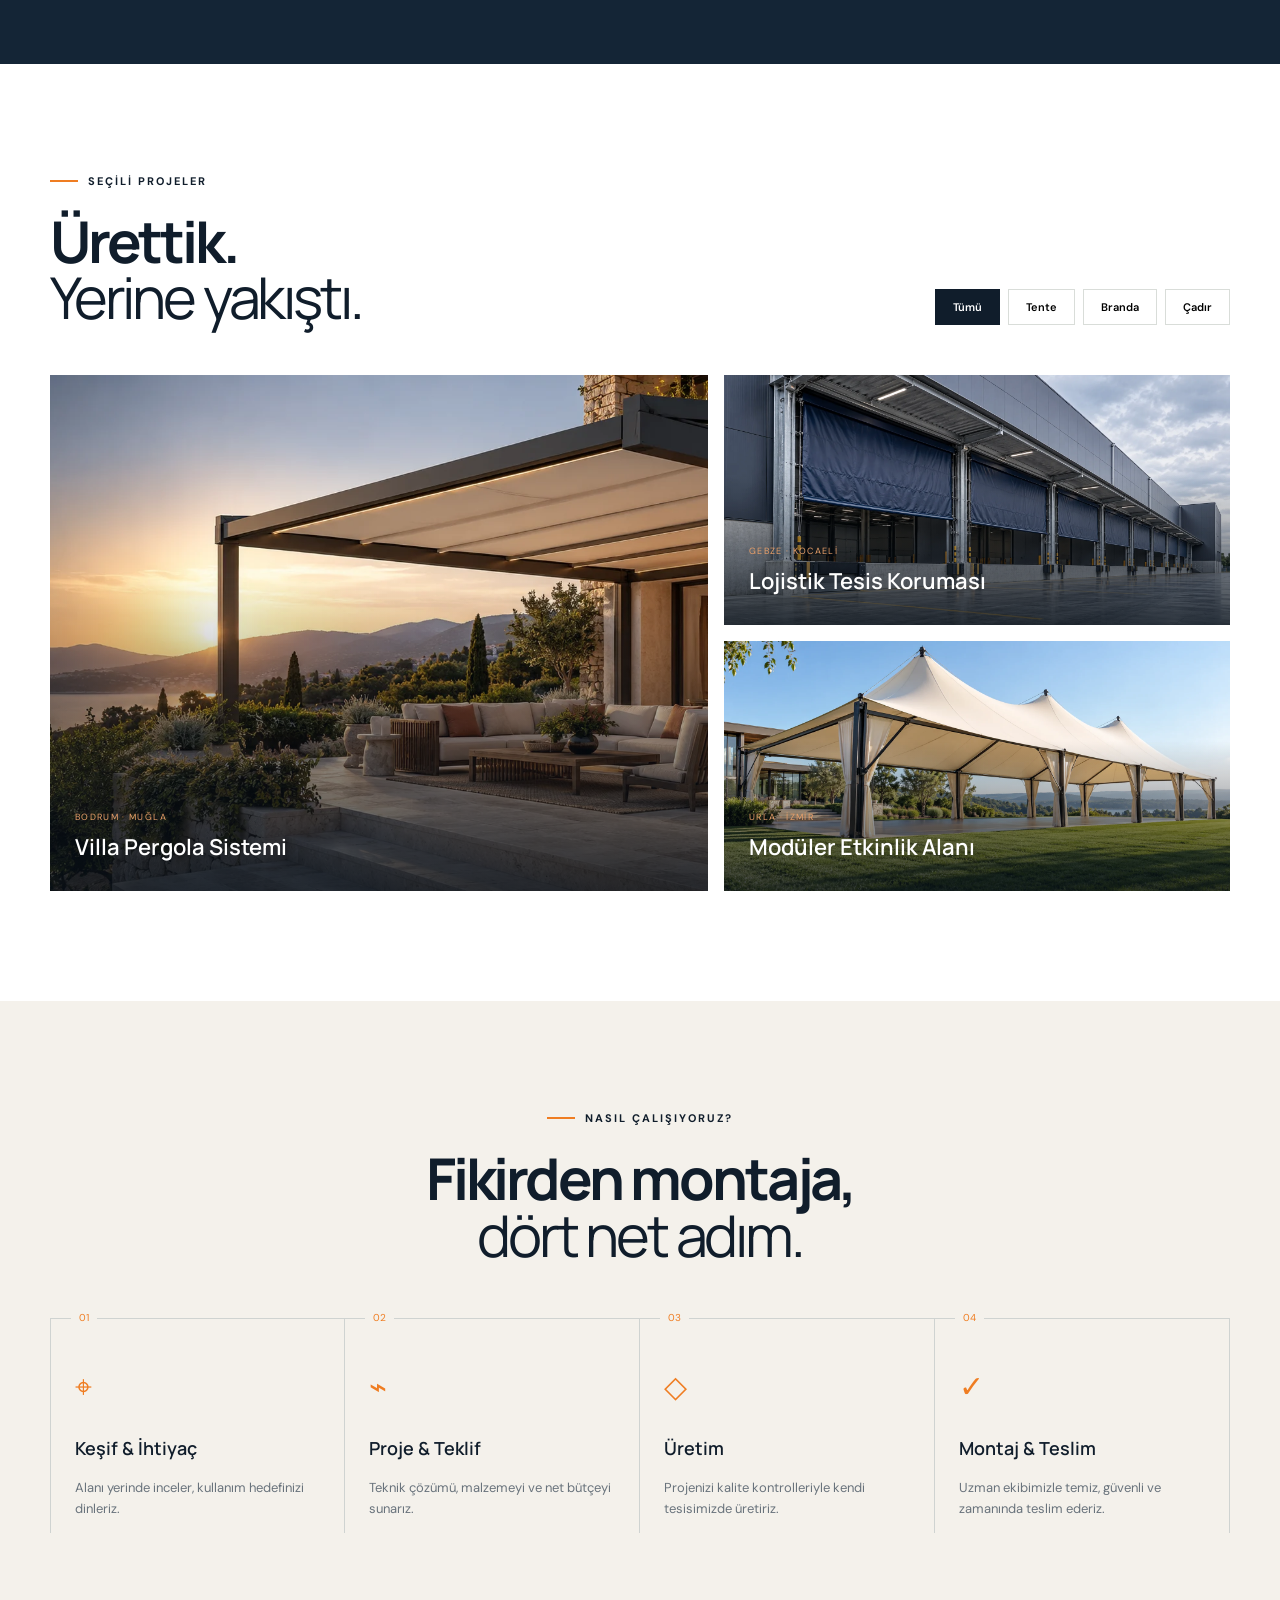
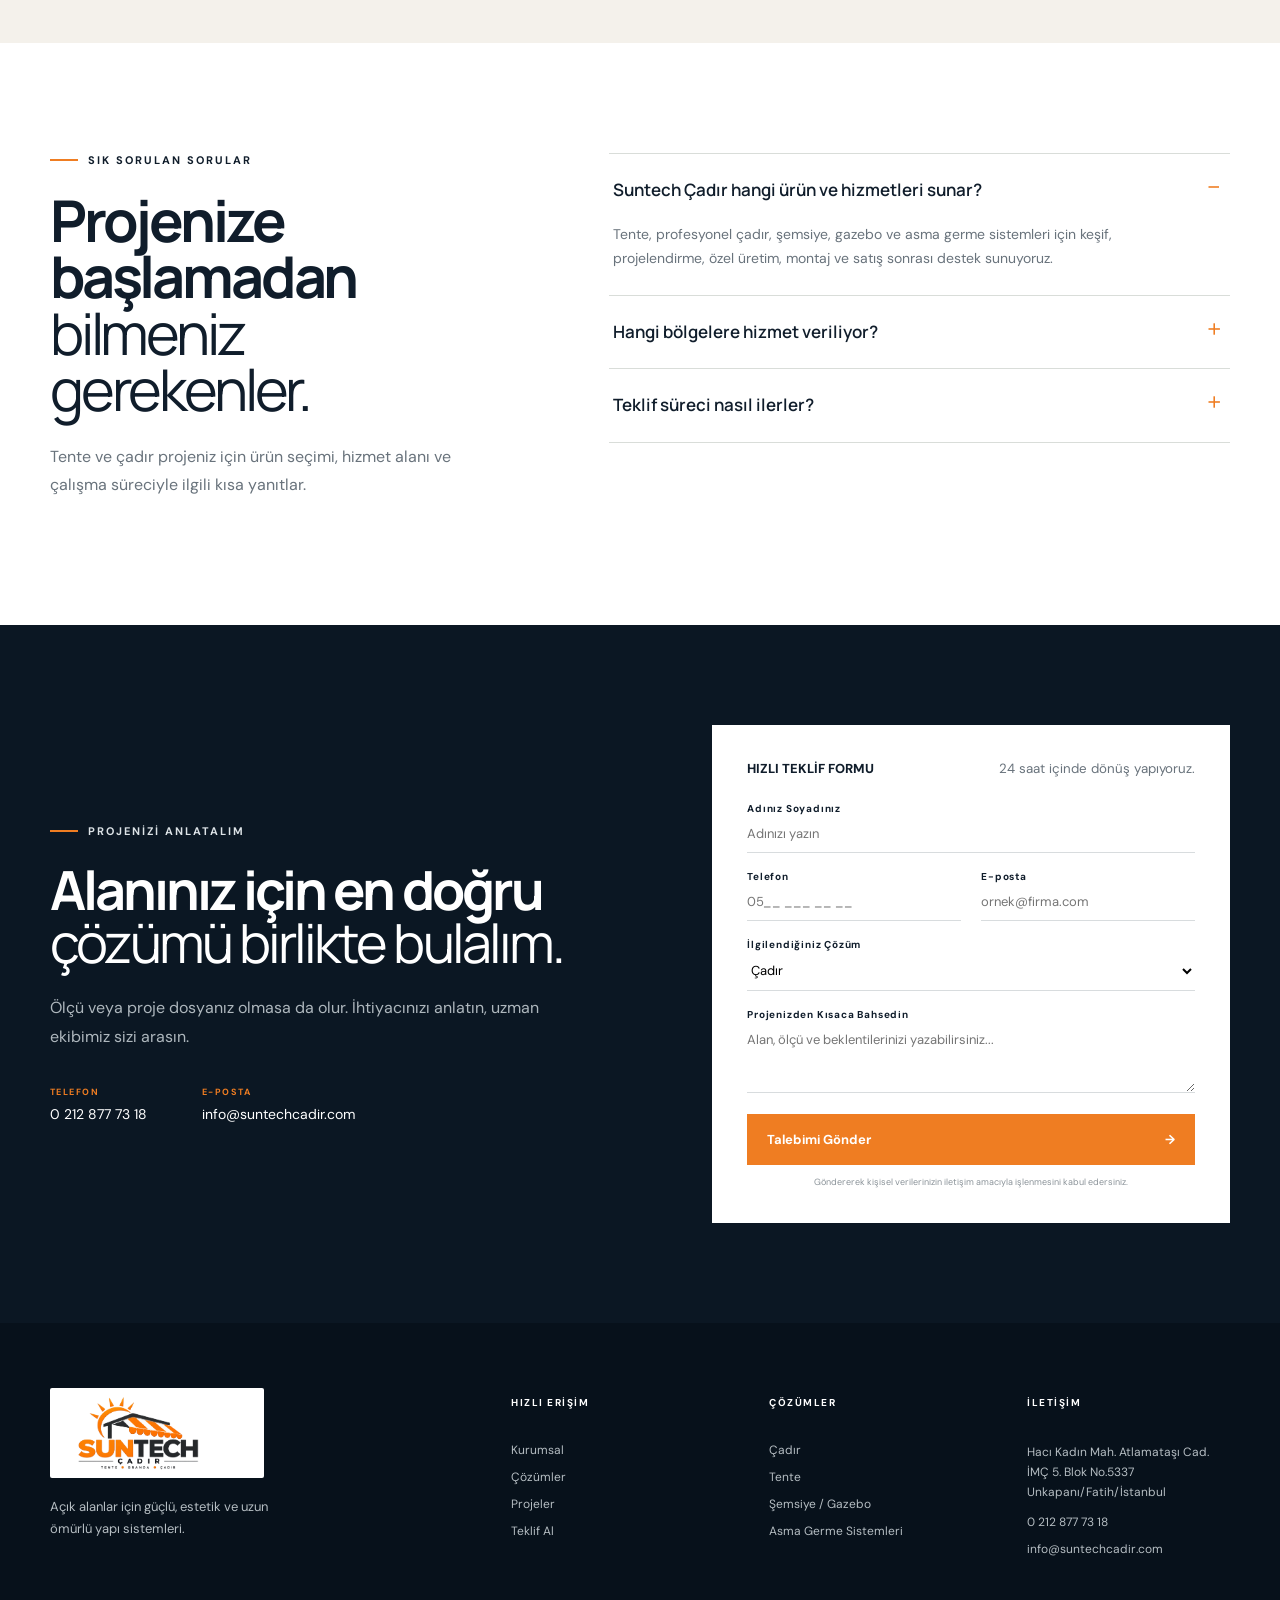
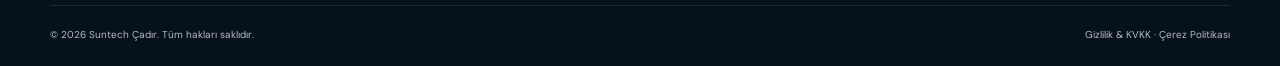
==== commit a5e6c357: "SEO ve GEO optimizasyonlarini ekle" ====
--- a/index.html
+++ b/index.html
@@ -3,12 +3,60 @@
 <head>
   <meta charset="UTF-8">
   <meta name="viewport" content="width=device-width, initial-scale=1.0">
-  <meta name="description" content="Suntech Çadır — Tente, branda ve profesyonel çadır sistemlerinde projelendirme, üretim ve montaj çözümleri.">
-  <title>Suntech Çadır — Gölgenin Mimarisini Kuruyoruz</title>
+  <title>Tente ve Çadır Sistemleri | Suntech Çadır İstanbul</title>
+  <meta name="description" content="Suntech Çadır; tente, profesyonel çadır, şemsiye, gazebo ve asma germe sistemlerinde Türkiye geneli keşif, özel üretim ve montaj sunar.">
+  <meta name="robots" content="index, follow, max-image-preview:large, max-snippet:-1, max-video-preview:-1">
+  <meta name="author" content="Suntech Çadır">
+  <meta name="theme-color" content="#101d2b">
+  <link rel="canonical" href="https://suntechcadir.com/">
+  <link rel="icon" href="assets/images/suntech-logo.png" type="image/png">
+  <meta property="og:type" content="website">
+  <meta property="og:locale" content="tr_TR">
+  <meta property="og:site_name" content="Suntech Çadır">
+  <meta property="og:title" content="Tente ve Çadır Sistemleri | Suntech Çadır">
+  <meta property="og:description" content="Tente, çadır, şemsiye, gazebo ve asma germe sistemlerinde keşiften montaja projeye özel çözümler.">
+  <meta property="og:url" content="https://suntechcadir.com/">
+  <meta property="og:image" content="https://suntechcadir.com/assets/images/hero-pergola.webp">
+  <meta property="og:image:alt" content="Suntech Çadır motorlu pergola tente uygulaması">
+  <meta name="twitter:card" content="summary_large_image">
+  <meta name="twitter:title" content="Tente ve Çadır Sistemleri | Suntech Çadır">
+  <meta name="twitter:description" content="Türkiye genelinde projeye özel gölgelendirme ve profesyonel çadır çözümleri.">
+  <meta name="twitter:image" content="https://suntechcadir.com/assets/images/hero-pergola.webp">
   <link rel="preconnect" href="https://fonts.googleapis.com">
   <link rel="preconnect" href="https://fonts.gstatic.com" crossorigin>
-  <link href="https://fonts.googleapis.com/css2?family=DM+Sans:wght@400;500;600;700&family=Manrope:wght@400;500;600;700;800&display=swap" rel="stylesheet">
+  <link href="https://fonts.googleapis.com/css2?family=DM+Sans:wght@400;500;600;700&amp;family=Manrope:wght@400;500;600;700;800&amp;display=swap" rel="stylesheet">
   <link rel="stylesheet" href="styles.css">
+  <link rel="stylesheet" href="seo.css">
+  <script type="application/ld+json">
+  {
+    "@context": "https://schema.org",
+    "@graph": [
+      {
+        "@type": ["Organization", "LocalBusiness"],
+        "@id": "https://suntechcadir.com/#business",
+        "name": "Suntech Çadır",
+        "url": "https://suntechcadir.com/",
+        "logo": "https://suntechcadir.com/assets/images/suntech-logo.png",
+        "image": "https://suntechcadir.com/assets/images/hero-pergola.webp",
+        "description": "Tente, profesyonel çadır, şemsiye, gazebo ve asma germe sistemleri için projelendirme, üretim ve montaj hizmeti.",
+        "telephone": "+90 212 877 73 18",
+        "email": "info@suntechcadir.com",
+        "address": {"@type": "PostalAddress", "streetAddress": "Hacı Kadın Mah. Atlamataşı Cad. İMÇ 5. Blok No.5337", "addressLocality": "Fatih", "addressRegion": "İstanbul", "addressCountry": "TR"},
+        "areaServed": {"@type": "Country", "name": "Türkiye"},
+        "knowsAbout": ["Tente sistemleri", "Profesyonel çadır sistemleri", "Asma germe sistemleri", "Şemsiye ve gazebo sistemleri"]
+      },
+      {"@type": "WebSite", "@id": "https://suntechcadir.com/#website", "url": "https://suntechcadir.com/", "name": "Suntech Çadır", "inLanguage": "tr-TR", "publisher": {"@id": "https://suntechcadir.com/#business"}},
+      {
+        "@type": "FAQPage",
+        "mainEntity": [
+          {"@type": "Question", "name": "Suntech Çadır hangi ürün ve hizmetleri sunar?", "acceptedAnswer": {"@type": "Answer", "text": "Suntech Çadır; tente, profesyonel çadır, şemsiye, gazebo ve asma germe sistemleri için keşif, projelendirme, özel üretim, montaj ve satış sonrası destek sunar."}},
+          {"@type": "Question", "name": "Hangi bölgelere hizmet veriliyor?", "acceptedAnswer": {"@type": "Answer", "text": "Merkez ve üretim İstanbul'dadır; keşif, üretim ve montaj hizmetleri proje koşullarına göre Türkiye genelinde sunulur."}},
+          {"@type": "Question", "name": "Teklif süreci nasıl ilerler?", "acceptedAnswer": {"@type": "Answer", "text": "İhtiyaç ve alan bilgileri alınır, gerekli durumlarda keşif yapılır; teknik çözüm, malzeme ve bütçe netleştirildikten sonra üretim ve montaj planlanır."}}
+        ]
+      }
+    ]
+  }
+  </script>
 </head>
 <body>
   <div class="topbar">
@@ -20,8 +68,8 @@
 
   <header class="header" id="header">
     <div class="container nav-wrap">
-      <a class="logo" href="#" aria-label="Suntech Çadır ana sayfa">
-        <img src="assets/images/suntech-logo.png" alt="Suntech Çadır — Tente, Branda, Çadır">
+      <a class="logo" href="index.html" aria-label="Suntech Çadır ana sayfa">
+        <img src="assets/images/suntech-logo.png" alt="Suntech Çadır — Tente, Branda, Çadır" width="176" height="68">
       </a>
       <nav id="nav" aria-label="Ana menü">
         <a href="#kurumsal">Kurumsal</a>
@@ -37,7 +85,7 @@
 
   <main>
     <section class="hero">
-      <img class="hero-bg" src="assets/images/hero-pergola.webp" alt="Modern bir villada motorlu pergola tente uygulaması">
+      <img class="hero-bg" src="assets/images/hero-pergola.webp" alt="Modern bir villada motorlu pergola tente uygulaması" width="1983" height="793" fetchpriority="high" decoding="async">
       <div class="hero-shade"></div>
       <div class="container hero-inner">
         <div class="eyebrow light"><span></span> 25 YILLIK ÜRETİM DENEYİMİ</div>
@@ -85,22 +133,22 @@
         </div>
         <div class="solution-grid">
           <article class="solution-card">
-            <img src="assets/images/cadir/cadircozum.png" alt="Profesyonel çadır sistemi">
+            <img src="assets/images/cadir/cadircozum.png" alt="Profesyonel çadır sistemi" loading="lazy" decoding="async">
             <div class="overlay"></div><span class="num">01</span>
             <div class="card-content"><small>MODÜLER VE DAYANIKLI</small><h3>Çadır</h3><p>Etkinlik, depolama, yemekhane ve endüstriyel kullanım için profesyonel çadır sistemleri.</p><a href="cadir.html">Detaylı Bilgi <b>↗</b></a></div>
           </article>
           <article class="solution-card">
-            <img src="assets/images/tente-cesitleri.webp" alt="Tente sistemi">
+            <img src="assets/images/tente-cesitleri.webp" alt="Tente sistemi" loading="lazy" decoding="async">
             <div class="overlay"></div><span class="num">02</span>
             <div class="card-content"><small>GÖLGELENDİRME SİSTEMLERİ</small><h3>Tente</h3><p>Mafsallı, kasetli, körüklü, dikey ve pergola tente çözümleri.</p><a href="tente.html">Detaylı Bilgi <b>↗</b></a></div>
           </article>
           <article class="solution-card">
-            <img src="assets/images/semsiyegazebo/gazebocozum.jpg" alt="Şemsiye ve gazebo gölgelendirme sistemi">
+            <img src="assets/images/semsiyegazebo/gazebocozum.jpg" alt="Şemsiye ve gazebo gölgelendirme sistemi" loading="lazy" decoding="async">
             <div class="overlay"></div><span class="num">03</span>
             <div class="card-content"><small>PRATİK AÇIK ALAN KONFORU</small><h3>Şemsiye /<br>Gazebo</h3><p>Bahçe, teras ve ticari alanlara uygun estetik gölgelendirme çözümleri.</p><a href="semsiye-gazebo.html">Detaylı Bilgi <b>↗</b></a></div>
           </article>
           <article class="solution-card">
-            <img src="assets/images/asmagerme/8adb801d-bd46-49c3-9a42-c5590cb09aaf.webp" alt="Asma germe sistemi">
+            <img src="assets/images/asmagerme/8adb801d-bd46-49c3-9a42-c5590cb09aaf.webp" alt="Asma germe sistemi" loading="lazy" decoding="async">
             <div class="overlay"></div><span class="num">04</span>
             <div class="card-content"><small>MİMARİ GÖLGELENDİRME</small><h3>Asma Germe<br>Sistemleri</h3><p>Geniş açıklıklara özel, hafif ve dayanıklı membran yapı çözümleri.</p><a href="asma-germe.html">Detaylı Bilgi <b>↗</b></a></div>
           </article>
@@ -110,7 +158,7 @@
 
     <section class="section difference">
       <div class="container difference-grid">
-        <div class="difference-image"><img src="assets/images/endustriyel-branda.webp" alt="Suntech Çadır üretim kalitesi"><div class="badge"><strong>25</strong><span>YILLIK<br>USTALIK</span></div></div>
+        <div class="difference-image"><img src="assets/images/endustriyel-branda.webp" alt="Suntech Çadır üretim kalitesi" loading="lazy" decoding="async"><div class="badge"><strong>25</strong><span>YILLIK<br>USTALIK</span></div></div>
         <div class="difference-copy">
           <div class="eyebrow light"><span></span> NEDEN SUNTECH?</div>
           <h2>Görünen estetik,<br><em>arkasında mühendislik.</em></h2>
@@ -128,9 +176,9 @@
       <div class="container">
         <div class="section-head"><div><div class="eyebrow"><span></span> SEÇİLİ PROJELER</div><h2>Ürettik.<br><em>Yerine yakıştı.</em></h2></div><div class="filters" role="group" aria-label="Proje filtreleri"><button class="active" data-filter="all">Tümü</button><button data-filter="tente">Tente</button><button data-filter="branda">Branda</button><button data-filter="cadir">Çadır</button></div></div>
         <div class="project-grid">
-          <article class="project-card large" data-cat="tente"><img src="assets/images/hero-pergola.webp" alt="Bodrum villa pergola projesi"><div><span>BODRUM · MUĞLA</span><h3>Villa Pergola Sistemi</h3></div></article>
-          <article class="project-card" data-cat="branda"><img src="assets/images/endustriyel-branda.webp" alt="Lojistik tesisi branda projesi"><div><span>GEBZE · KOCAELİ</span><h3>Lojistik Tesis Koruması</h3></div></article>
-          <article class="project-card" data-cat="cadir"><img src="assets/images/etkinlik-cadiri.webp" alt="Etkinlik çadırı projesi"><div><span>URLA · İZMİR</span><h3>Modüler Etkinlik Alanı</h3></div></article>
+          <article class="project-card large" data-cat="tente"><img src="assets/images/hero-pergola.webp" alt="Bodrum villa pergola projesi" loading="lazy" decoding="async"><div><span>BODRUM · MUĞLA</span><h3>Villa Pergola Sistemi</h3></div></article>
+          <article class="project-card" data-cat="branda"><img src="assets/images/endustriyel-branda.webp" alt="Lojistik tesisi branda projesi" loading="lazy" decoding="async"><div><span>GEBZE · KOCAELİ</span><h3>Lojistik Tesis Koruması</h3></div></article>
+          <article class="project-card" data-cat="cadir"><img src="assets/images/etkinlik-cadiri.webp" alt="Etkinlik çadırı projesi" loading="lazy" decoding="async"><div><span>URLA · İZMİR</span><h3>Modüler Etkinlik Alanı</h3></div></article>
         </div>
       </div>
     </section>
@@ -143,6 +191,17 @@
           <article><span>02</span><div class="process-icon">⌁</div><h3>Proje & Teklif</h3><p>Teknik çözümü, malzemeyi ve net bütçeyi sunarız.</p></article>
           <article><span>03</span><div class="process-icon">◇</div><h3>Üretim</h3><p>Projenizi kalite kontrolleriyle kendi tesisimizde üretiriz.</p></article>
           <article><span>04</span><div class="process-icon">✓</div><h3>Montaj & Teslim</h3><p>Uzman ekibimizle temiz, güvenli ve zamanında teslim ederiz.</p></article>
+        </div>
+      </div>
+    </section>
+
+    <section class="section faq" id="sss" aria-labelledby="faq-title">
+      <div class="container faq-grid">
+        <div class="faq-heading"><div class="eyebrow"><span></span> SIK SORULAN SORULAR</div><h2 id="faq-title">Projenize başlamadan<br><em>bilmeniz gerekenler.</em></h2><p>Tente ve çadır projeniz için ürün seçimi, hizmet alanı ve çalışma süreciyle ilgili kısa yanıtlar.</p></div>
+        <div class="faq-list">
+          <details open><summary>Suntech Çadır hangi ürün ve hizmetleri sunar?</summary><p>Tente, profesyonel çadır, şemsiye, gazebo ve asma germe sistemleri için keşif, projelendirme, özel üretim, montaj ve satış sonrası destek sunuyoruz.</p></details>
+          <details><summary>Hangi bölgelere hizmet veriliyor?</summary><p>Merkezimiz ve üretimimiz İstanbul'dadır. Keşif, üretim ve montaj hizmetlerini proje koşullarına göre Türkiye genelinde sunuyoruz.</p></details>
+          <details><summary>Teklif süreci nasıl ilerler?</summary><p>İhtiyaç ve alan bilgilerinizi alır, gerekli durumlarda keşif yaparız. Teknik çözüm, malzeme ve bütçe netleştikten sonra üretim ve montaj planını oluştururuz.</p></details>
         </div>
       </div>
     </section>
@@ -165,7 +224,7 @@
 
   <footer id="iletisim">
     <div class="container footer-grid">
-      <div><a class="logo footer-logo" href="#" aria-label="Suntech Çadır ana sayfa"><img src="assets/images/suntech-logo.png" alt="Suntech Çadır — Tente, Branda, Çadır"></a><p>Açık alanlar için güçlü, estetik ve uzun ömürlü yapı sistemleri.</p></div>
+      <div><a class="logo footer-logo" href="index.html" aria-label="Suntech Çadır ana sayfa"><img src="assets/images/suntech-logo.png" alt="Suntech Çadır — Tente, Branda, Çadır" width="190" height="76"></a><p>Açık alanlar için güçlü, estetik ve uzun ömürlü yapı sistemleri.</p></div>
       <div><h4>HIZLI ERİŞİM</h4><a href="#kurumsal">Kurumsal</a><a href="#cozumler">Çözümler</a><a href="#projeler">Projeler</a><a href="#teklif">Teklif Al</a></div>
       <div><h4>ÇÖZÜMLER</h4><a href="cadir.html">Çadır</a><a href="tente.html">Tente</a><a href="semsiye-gazebo.html">Şemsiye / Gazebo</a><a href="asma-germe.html">Asma Germe Sistemleri</a></div>
       <div><h4>İLETİŞİM</h4><p>Hacı Kadın Mah. Atlamataşı Cad.<br>İMÇ 5. Blok No.5337<br>Unkapanı/Fatih/İstanbul</p><a href="tel:+902128777318">0 212 877 73 18</a><a href="mailto:info@suntechcadir.com">info@suntechcadir.com</a></div>
--- a/seo.css
+++ b/seo.css
@@ -0,0 +1,14 @@
+.faq{background:#fff}
+.faq-grid{display:grid;grid-template-columns:.85fr 1.15fr;gap:100px;align-items:start}
+.faq-heading{position:sticky;top:120px}
+.faq-heading>p{max-width:470px;color:var(--muted);line-height:1.75;margin-top:25px}
+.faq-list{border-top:1px solid var(--line)}
+.faq-list details{border-bottom:1px solid var(--line);padding:0 4px}
+.faq-list summary{list-style:none;cursor:pointer;padding:24px 42px 24px 0;position:relative;font:600 17px/1.45 'Manrope',sans-serif}
+.faq-list summary::-webkit-details-marker{display:none}
+.faq-list summary:after{content:"+";position:absolute;right:5px;top:20px;color:var(--orange);font:400 25px/1 'Manrope',sans-serif}
+.faq-list details[open] summary:after{content:"−"}
+.faq-list details p{margin:-5px 45px 24px 0;color:var(--muted);font-size:14px;line-height:1.75}
+.detail-faq{background:#fff}
+@media(max-width:900px){.faq-grid{grid-template-columns:1fr;gap:45px}.faq-heading{position:static}}
+@media(max-width:620px){.faq-list summary{font-size:15px;padding-right:35px}.faq-list details p{margin-right:25px}}
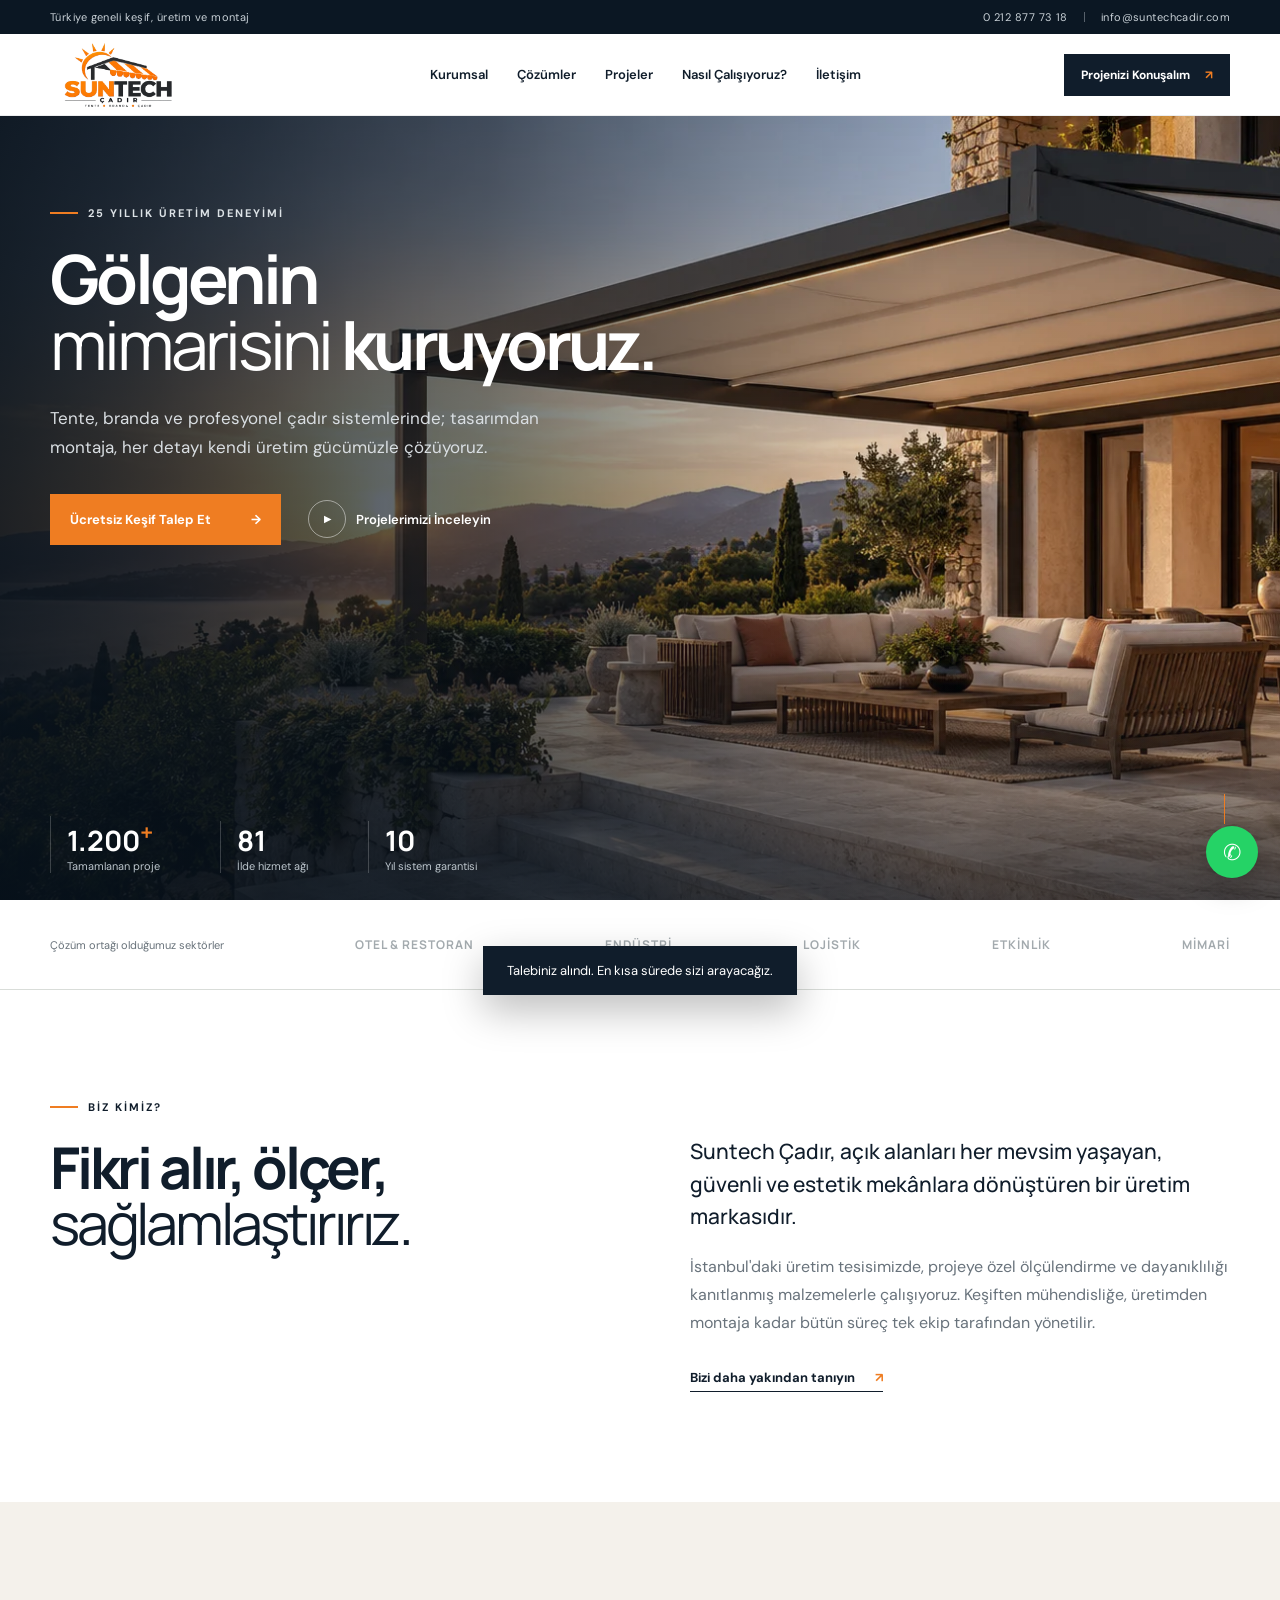
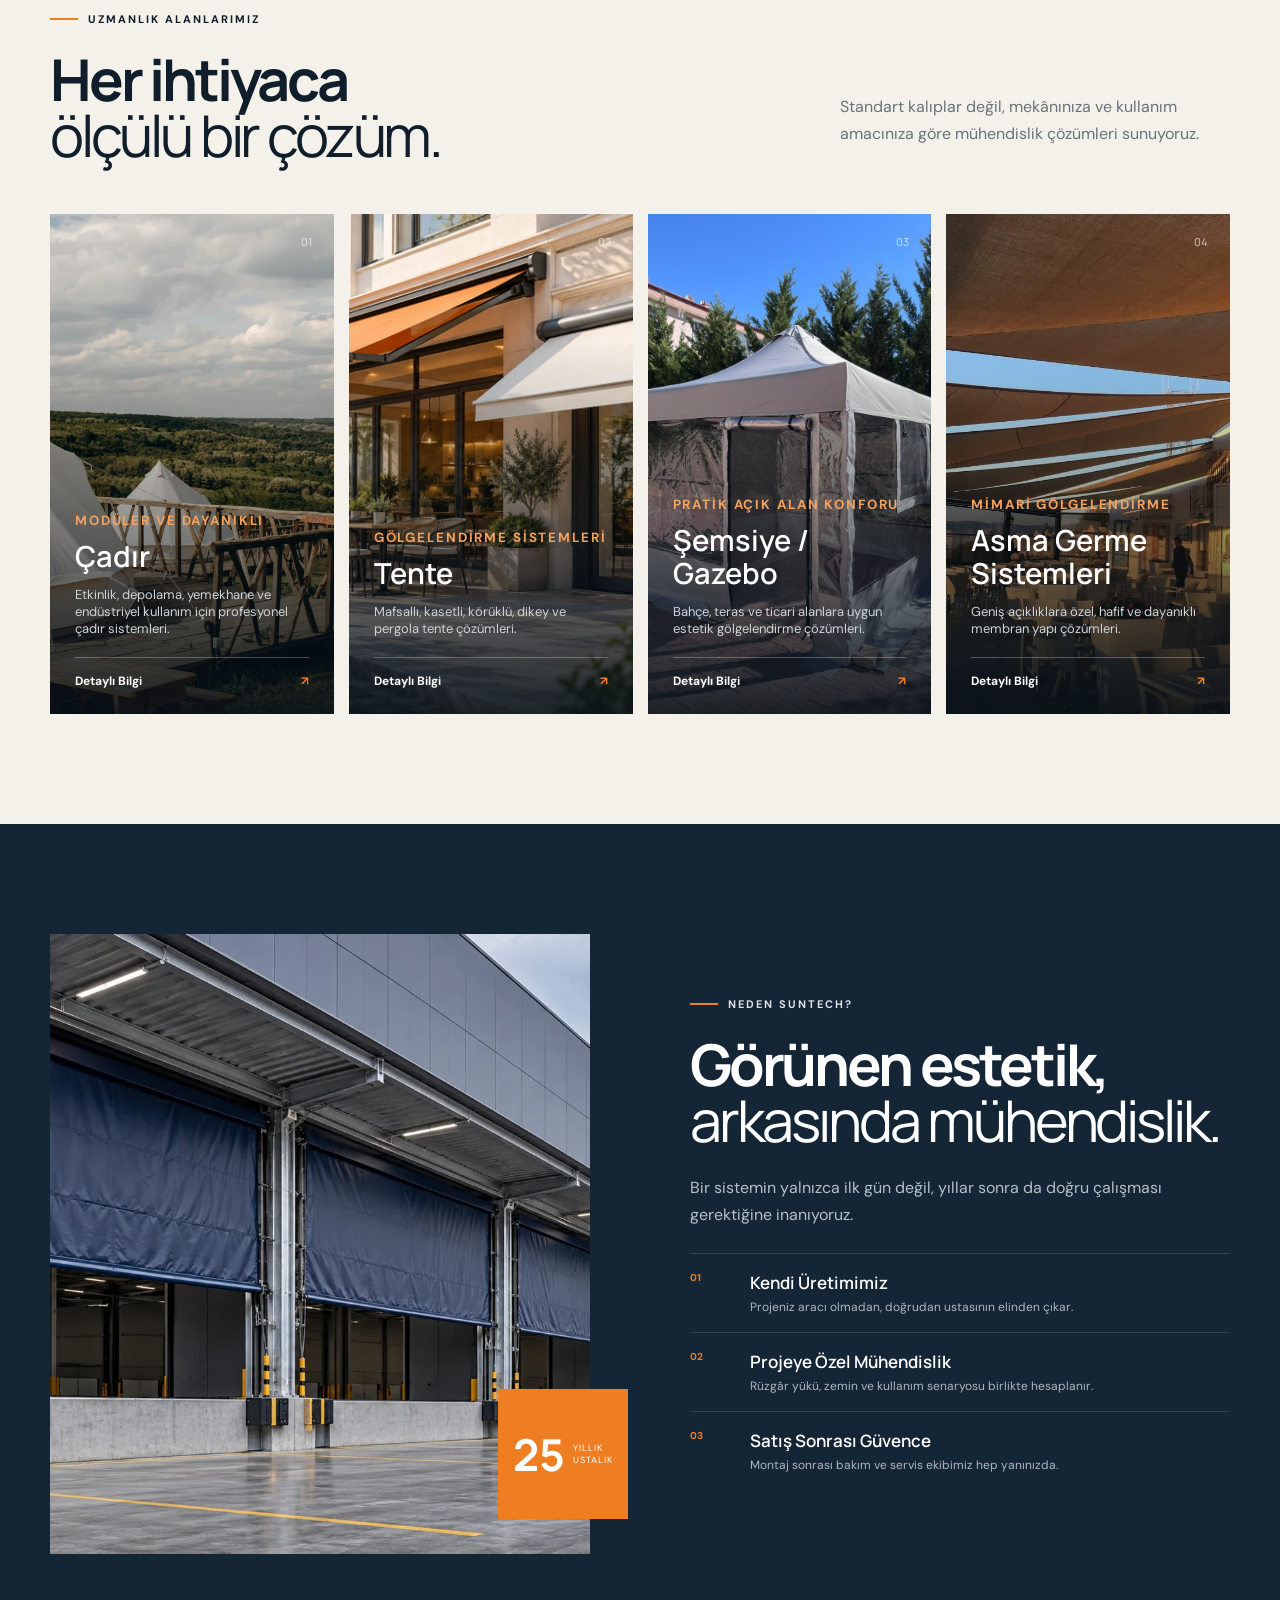
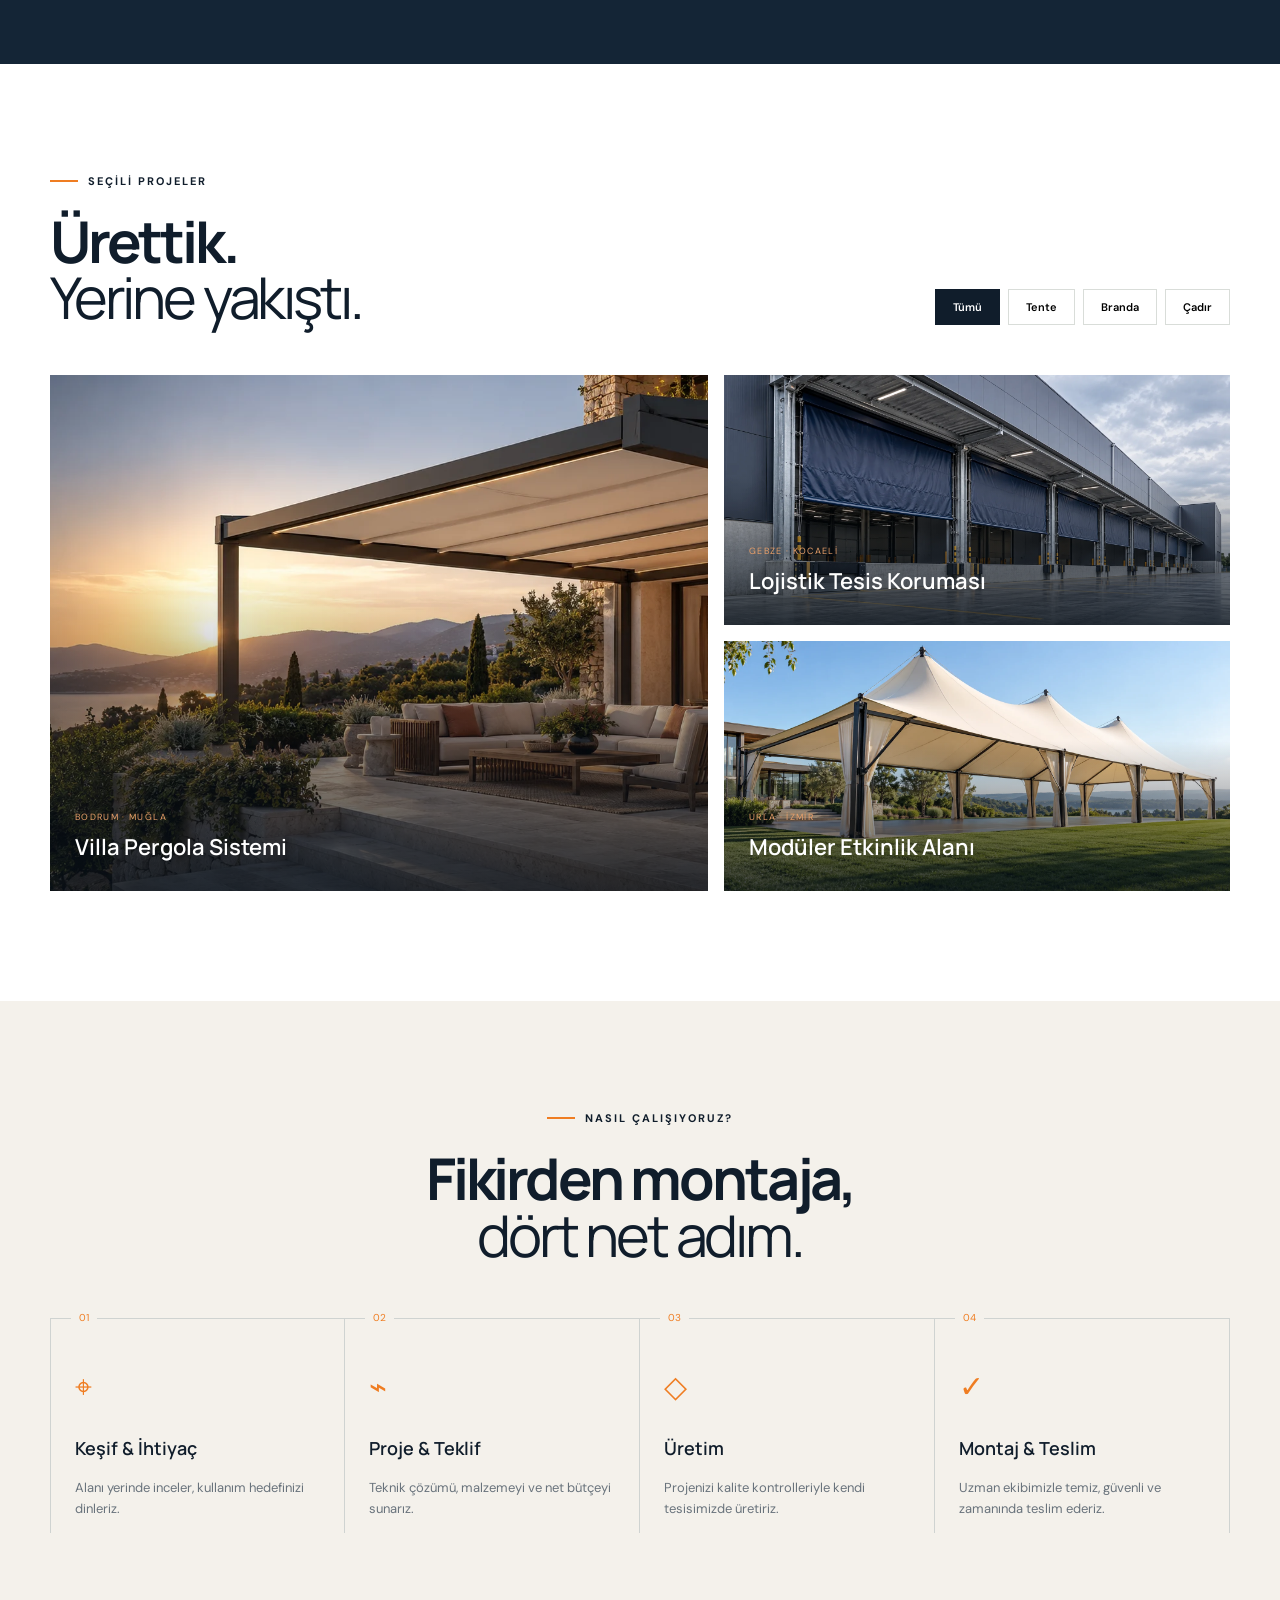
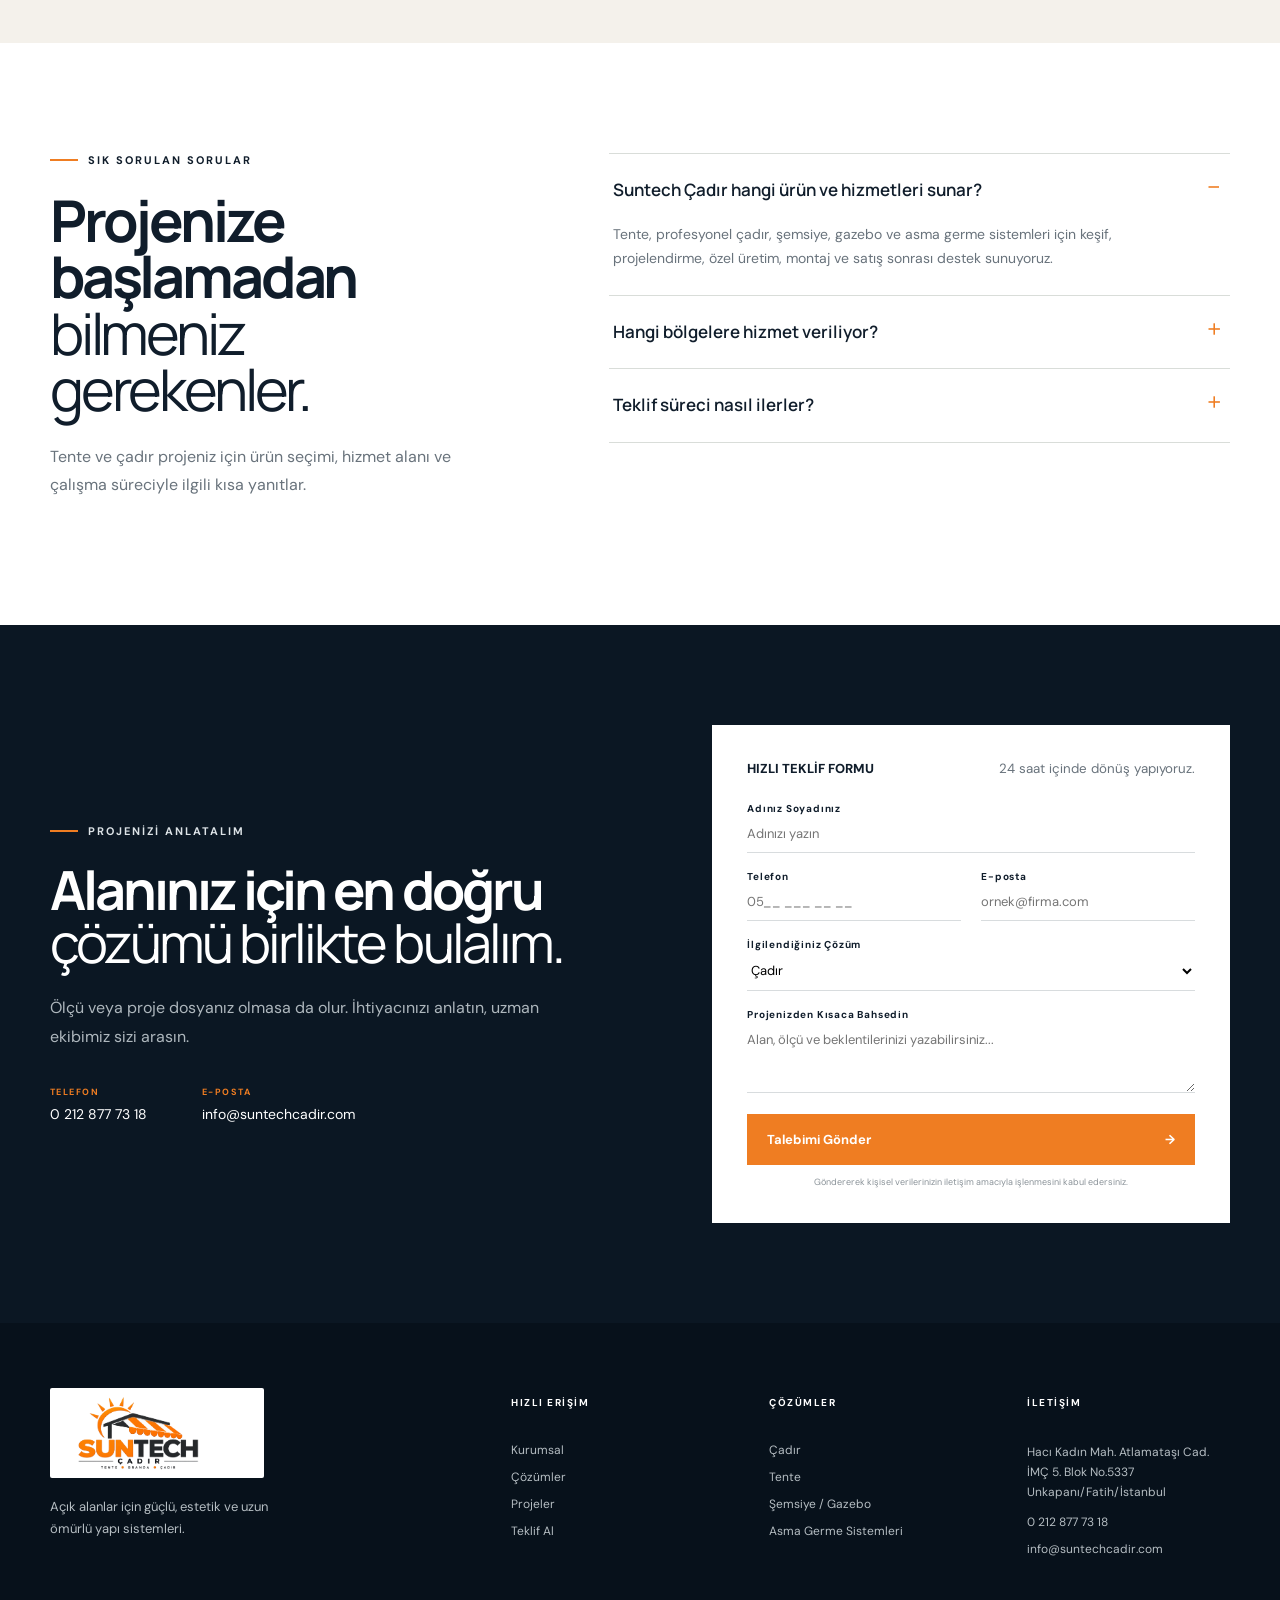
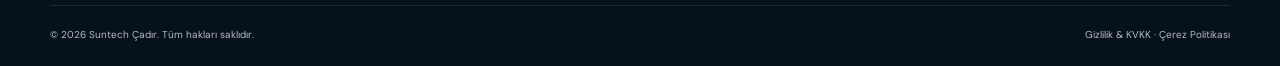
==== commit bde4a860: "Google Analytics etiketini ekle" ====
--- a/index.html
+++ b/index.html
@@ -1,6 +1,14 @@
 <!doctype html>
 <html lang="tr">
 <head>
+  <!-- Google tag (gtag.js) -->
+  <script async src="https://www.googletagmanager.com/gtag/js?id=G-REGQFMK2TZ"></script>
+  <script>
+    window.dataLayer = window.dataLayer || [];
+    function gtag(){dataLayer.push(arguments);}
+    gtag('js', new Date());
+    gtag('config', 'G-REGQFMK2TZ');
+  </script>
   <meta charset="UTF-8">
   <meta name="viewport" content="width=device-width, initial-scale=1.0">
   <title>Tente ve Çadır Sistemleri | Suntech Çadır İstanbul</title>
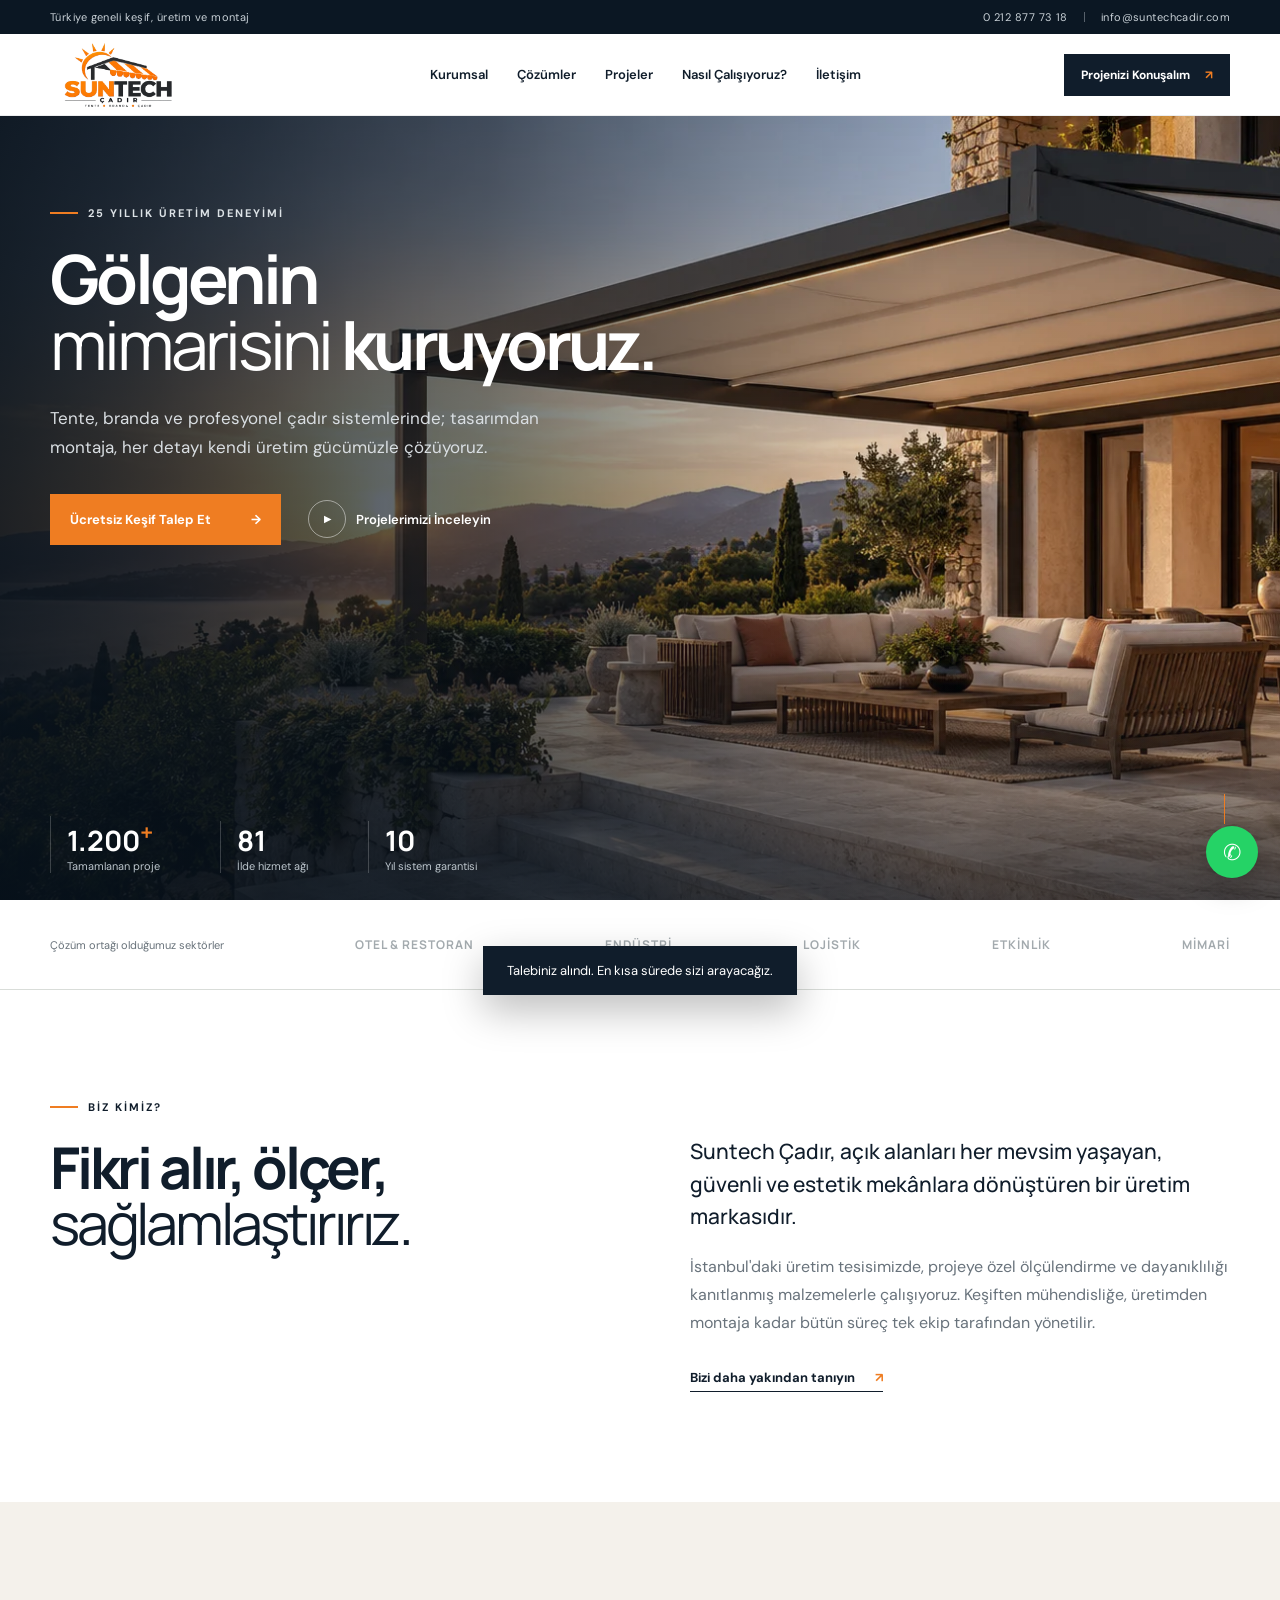
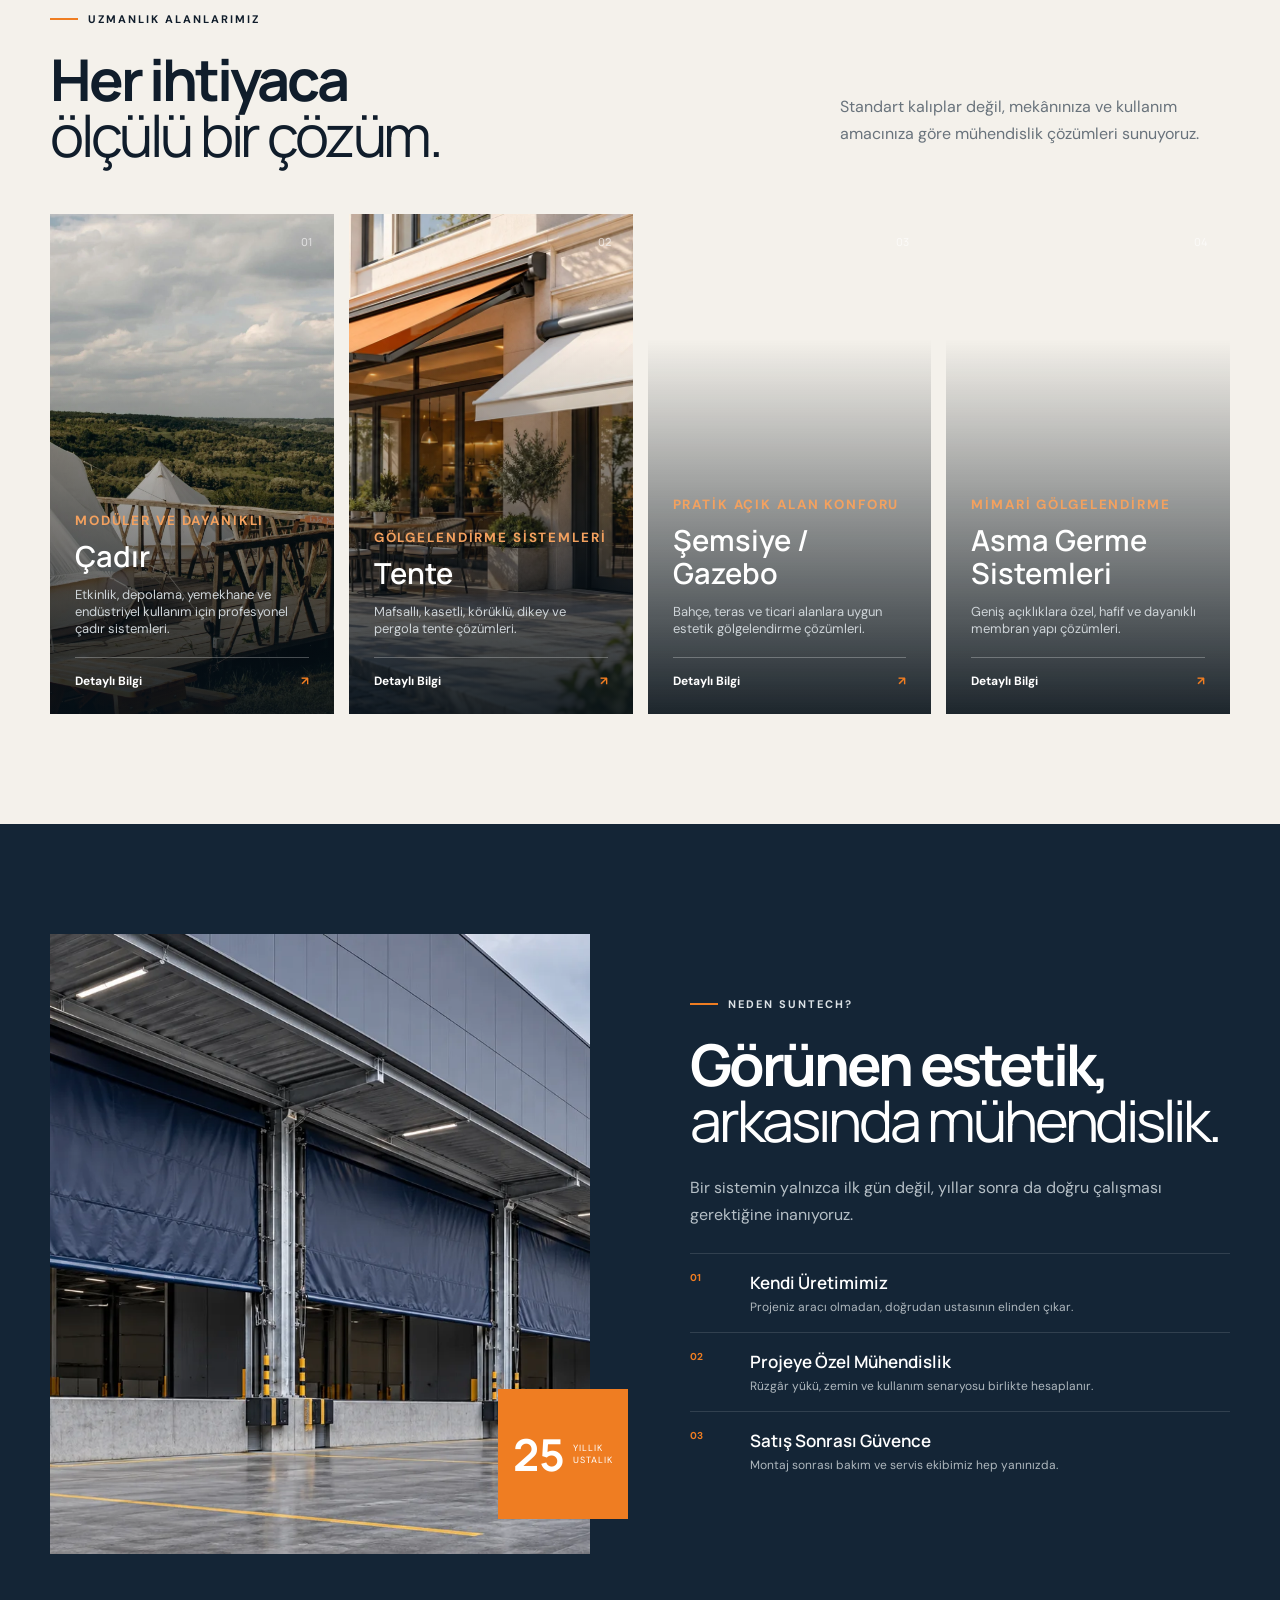
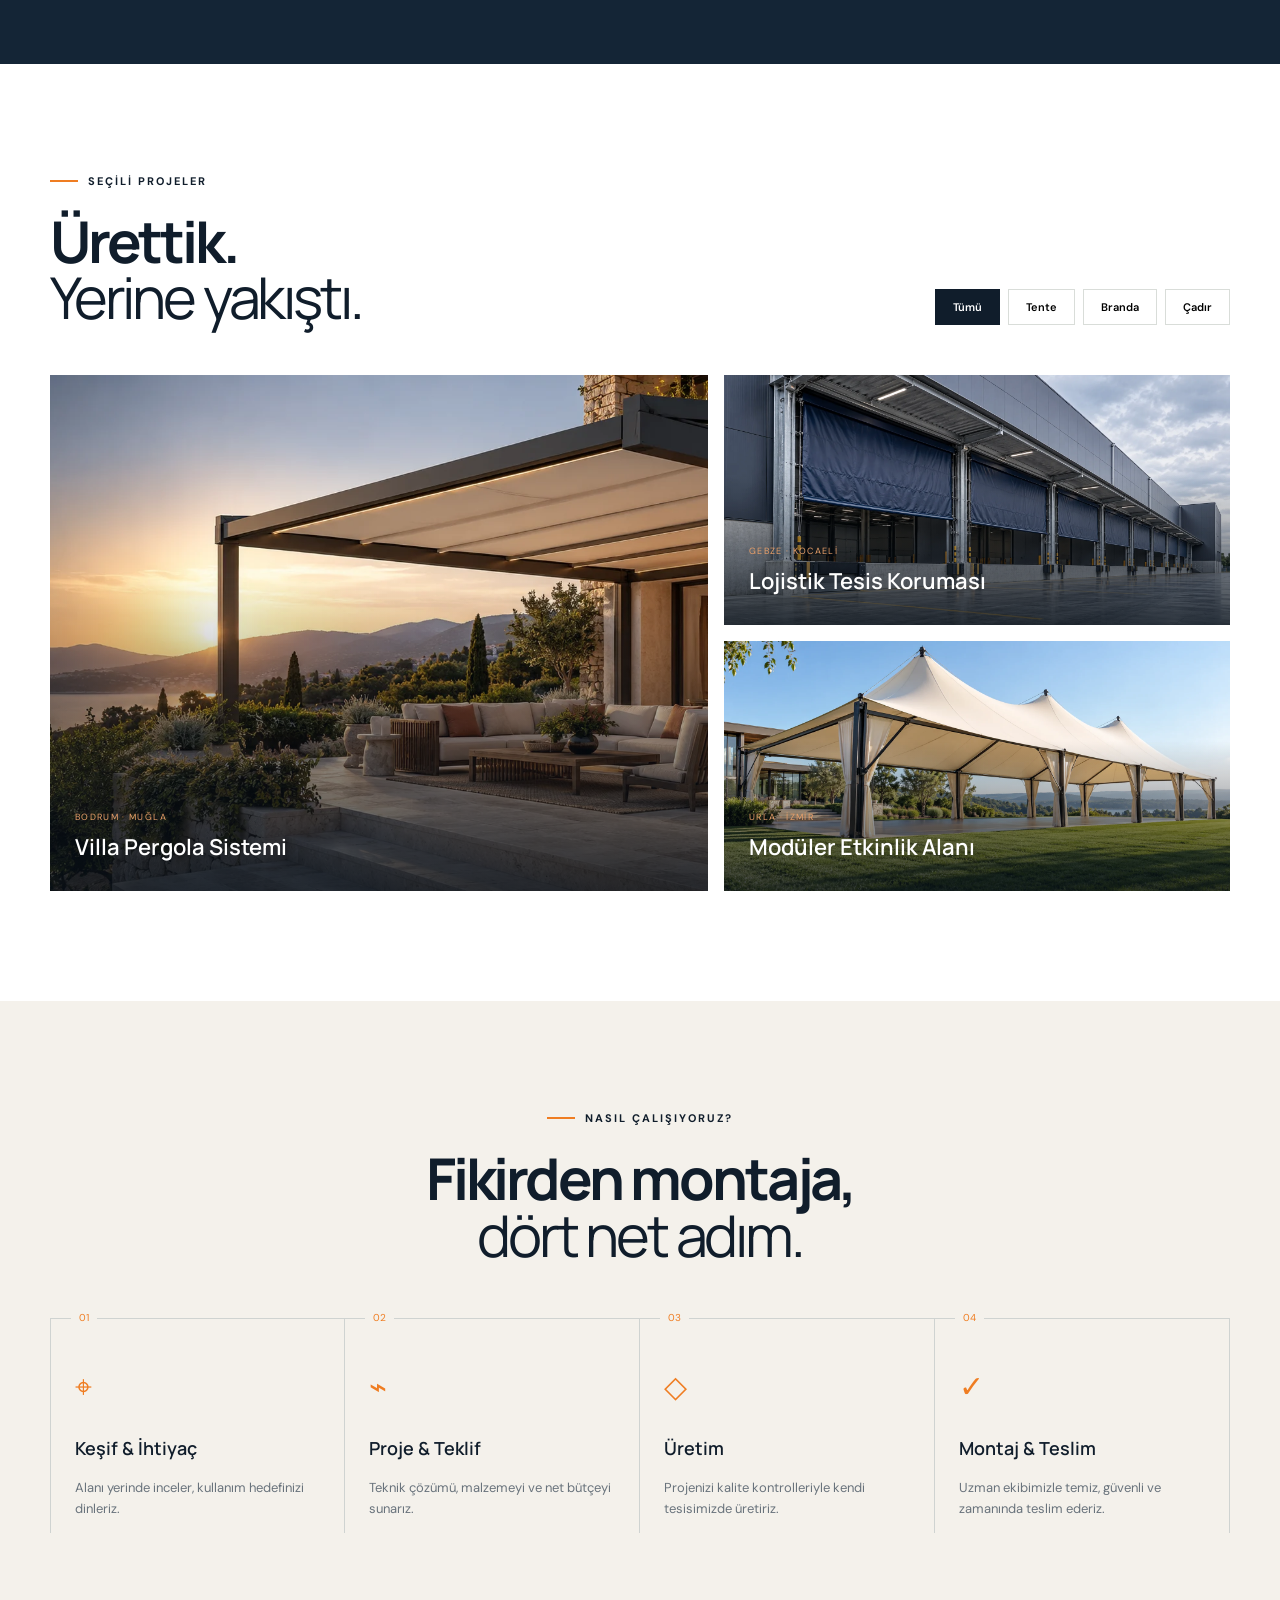
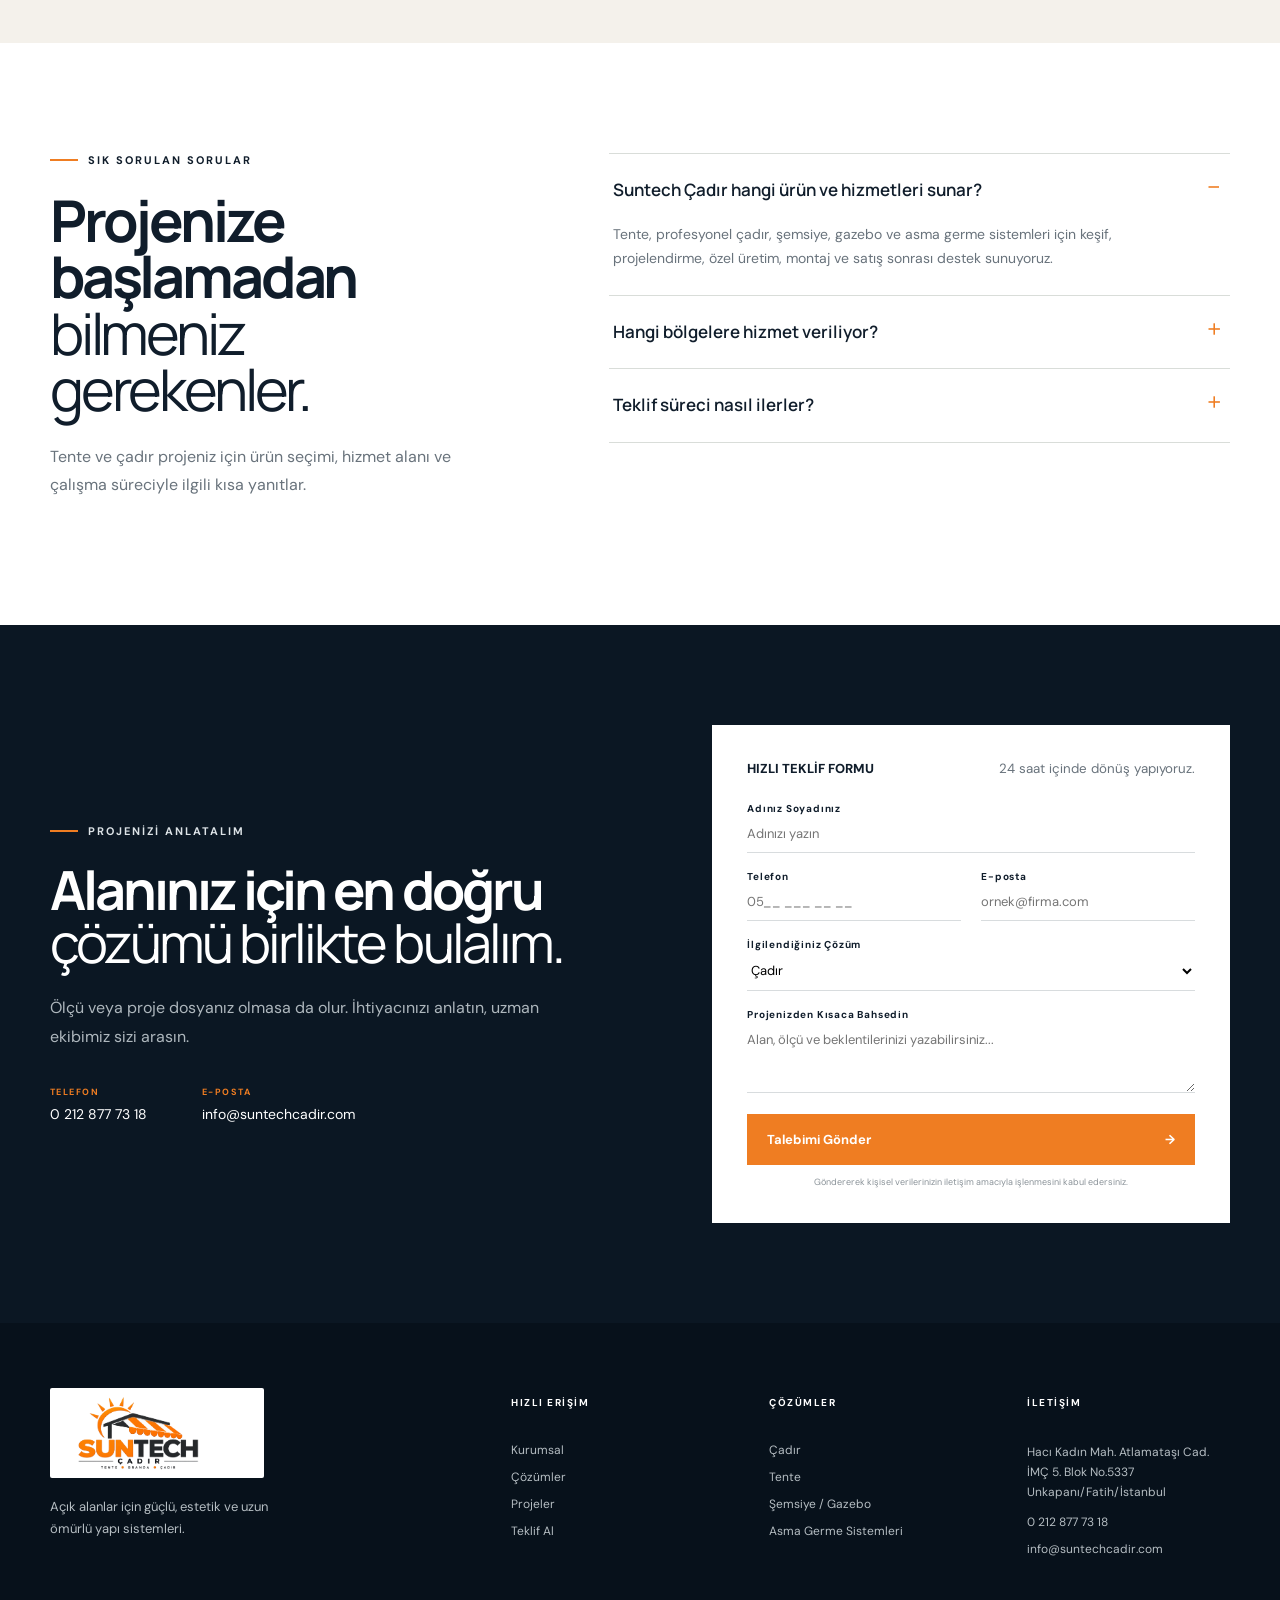
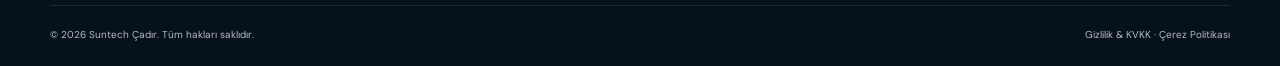
==== commit e69297a7: "Google Ads etiketini güncelle" ====
--- a/index.html
+++ b/index.html
@@ -2,12 +2,12 @@
 <html lang="tr">
 <head>
   <!-- Google tag (gtag.js) -->
-  <script async src="https://www.googletagmanager.com/gtag/js?id=G-REGQFMK2TZ"></script>
+  <script async src="https://www.googletagmanager.com/gtag/js?id=AW-18499594943"></script>
   <script>
     window.dataLayer = window.dataLayer || [];
     function gtag(){dataLayer.push(arguments);}
     gtag('js', new Date());
-    gtag('config', 'G-REGQFMK2TZ');
+    gtag('config', 'AW-18499594943');
   </script>
   <meta charset="UTF-8">
   <meta name="viewport" content="width=device-width, initial-scale=1.0">
